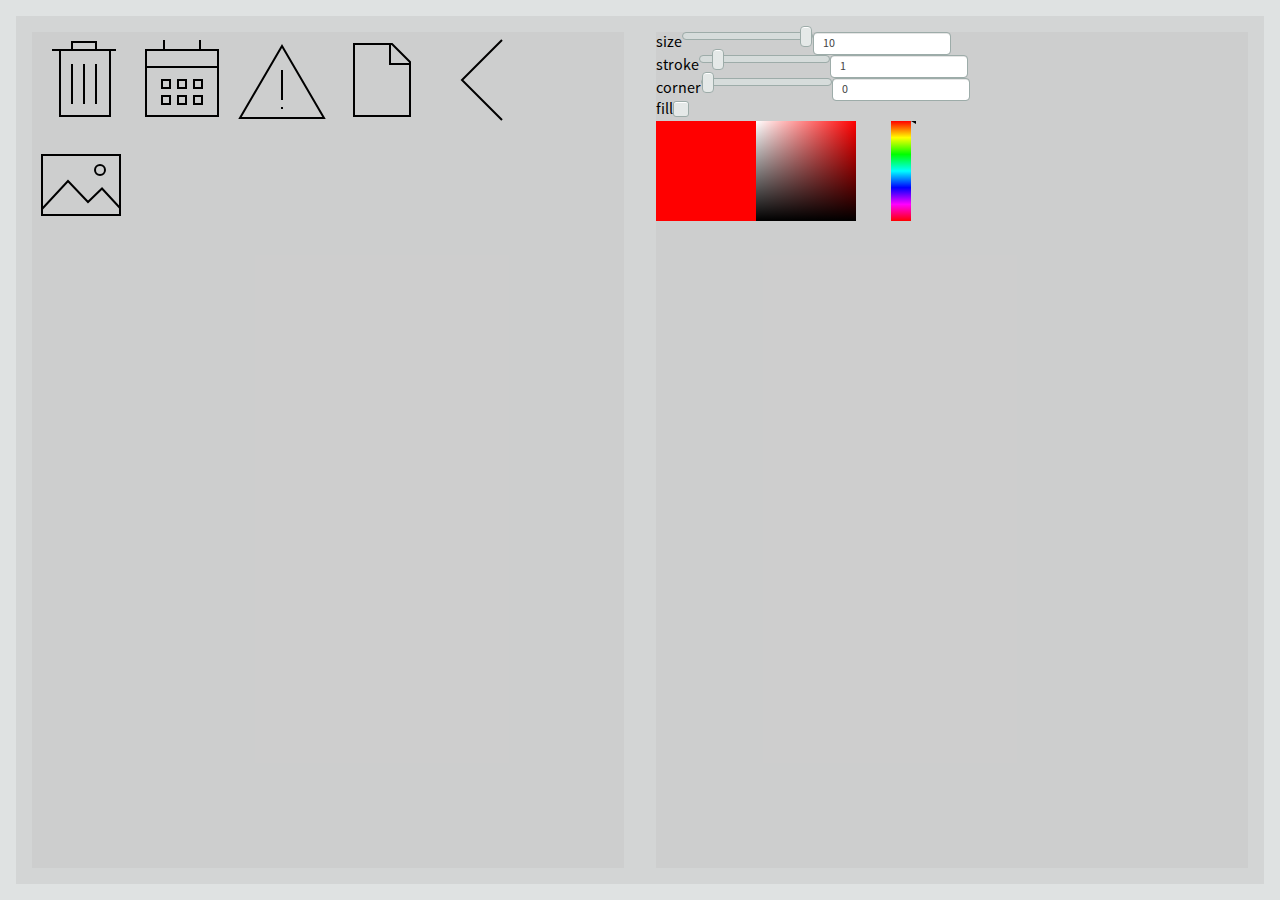
==== index.html @ 00be1177 "color picker tweaks" ====
<!doctype html>
<html>
<head>
<title>Icon Look Book</title>
<meta charset="utf-8">
<link rel="stylesheet" type="text/css" href="resources/topcoat-0.8.0/css/topcoat-desktop-light.css" />
<style>
html, body, .app {
    width: 100%;
    height: 100%;
    margin: 0;
}
.app {
    display: flex;
}
.preview {
    flex: 1;
    height: 100%;
}
.toolbar {
    flex: 1;
    height: 100%;
}
.app, .preview, .toolbar {
    box-sizing: border-box;
    background-clip: content-box;
    background-color: rgba(200, 200, 200, .5);
    padding: 1em;
}
svg {
    width: 100px;
    height: 100px;
}
</style>

<script src="resources/jqueryv2.1.1.min.js"></script>
<script src="resources/react-0.12.0/build/react.js"></script>
<script src="resources/react-0.12.0/build/JSXTransformer.js"></script>

</head>
<body>
<script src="path-utils.js"></script>
<script type="text/jsx;harmony=true" src="react-app.js"></script>
</body>
</html>
---- resources/topcoat-0.8.0/css/topcoat-desktop-light.css ----
/**
*
* Copyright 2012 Adobe Systems Inc.;
*
* Licensed under the Apache License, Version 2.0 (the "License");
* you may not use this file except in compliance with the License.
* You may obtain a copy of the License at
*
* http://www.apache.org/licenses/LICENSE-2.0
*
* Unless required by applicable law or agreed to in writing, software
* distributed under the License is distributed on an "AS IS" BASIS,
* WITHOUT WARRANTIES OR CONDITIONS OF ANY KIND, either express or implied.
* See the License for the specific language governing permissions and
* limitations under the License.
*
*/

.button-bar {
  display: table;
  table-layout: fixed;
  white-space: nowrap;
  margin: 0;
  padding: 0;
}

.button-bar__item {
  display: table-cell;
  width: auto;
  border-radius: 0;
}

.button-bar__item > input {
  position: absolute;
  overflow: hidden;
  padding: 0;
  border: 0;
  opacity: 0.001;
  z-index: 1;
  vertical-align: top;
  outline: none;
}

.button-bar__button {
  border-radius: inherit;
}

.button-bar__item:disabled {
  opacity: 0.3;
  cursor: default;
  pointer-events: none;
}

/**
*
* Copyright 2012 Adobe Systems Inc.;
*
* Licensed under the Apache License, Version 2.0 (the "License");
* you may not use this file except in compliance with the License.
* You may obtain a copy of the License at
*
* http://www.apache.org/licenses/LICENSE-2.0
*
* Unless required by applicable law or agreed to in writing, software
* distributed under the License is distributed on an "AS IS" BASIS,
* WITHOUT WARRANTIES OR CONDITIONS OF ANY KIND, either express or implied.
* See the License for the specific language governing permissions and
* limitations under the License.
*
*/

/**
*
* Copyright 2012 Adobe Systems Inc.;
*
* Licensed under the Apache License, Version 2.0 (the "License");
* you may not use this file except in compliance with the License.
* You may obtain a copy of the License at
*
* http://www.apache.org/licenses/LICENSE-2.0
*
* Unless required by applicable law or agreed to in writing, software
* distributed under the License is distributed on an "AS IS" BASIS,
* WITHOUT WARRANTIES OR CONDITIONS OF ANY KIND, either express or implied.
* See the License for the specific language governing permissions and
* limitations under the License.
*
*/

/**
*
* Copyright 2012 Adobe Systems Inc.;
*
* Licensed under the Apache License, Version 2.0 (the "License");
* you may not use this file except in compliance with the License.
* You may obtain a copy of the License at
*
* http://www.apache.org/licenses/LICENSE-2.0
*
* Unless required by applicable law or agreed to in writing, software
* distributed under the License is distributed on an "AS IS" BASIS,
* WITHOUT WARRANTIES OR CONDITIONS OF ANY KIND, either express or implied.
* See the License for the specific language governing permissions and
* limitations under the License.
*
*/

.button,
.topcoat-button,
.topcoat-button--quiet,
.topcoat-button--large,
.topcoat-button--large--quiet,
.topcoat-button--cta,
.topcoat-button--large--cta,
.topcoat-button-bar__button,
.topcoat-button-bar__button--large {
  position: relative;
  display: inline-block;
  vertical-align: top;
  -moz-box-sizing: border-box;
  box-sizing: border-box;
  background-clip: padding-box;
  padding: 0;
  margin: 0;
  font: inherit;
  color: inherit;
  background: transparent;
  border: none;
  cursor: default;
  -webkit-user-select: none;
  -moz-user-select: none;
  -ms-user-select: none;
  user-select: none;
  text-overflow: ellipsis;
  white-space: nowrap;
  overflow: hidden;
  text-decoration: none;
}

.button--quiet {
  background: transparent;
  border: 1px solid transparent;
  box-shadow: none;
}

.button--disabled,
.topcoat-button:disabled,
.topcoat-button--quiet:disabled,
.topcoat-button--large:disabled,
.topcoat-button--large--quiet:disabled,
.topcoat-button--cta:disabled,
.topcoat-button--large--cta:disabled,
.topcoat-button-bar__button:disabled,
.topcoat-button-bar__button--large:disabled {
  opacity: 0.3;
  cursor: default;
  pointer-events: none;
}

.topcoat-button,
.topcoat-button--quiet,
.topcoat-button--large,
.topcoat-button--large--quiet,
.topcoat-button--cta,
.topcoat-button--large--cta,
.topcoat-button-bar__button,
.topcoat-button-bar__button--large {
  padding: 0 0.563rem;
  font-size: 12px;
  line-height: 1.313rem;
  letter-spacing: 0;
  color: #454545;
  text-shadow: 0 1px #fff;
  vertical-align: top;
  background-color: #e5e9e8;
  box-shadow: inset 0 1px #fff;
  border: 1px solid #9daca9;
  border-radius: 4px;
}

.topcoat-button:hover,
.topcoat-button--quiet:hover,
.topcoat-button--large:hover,
.topcoat-button--large--quiet:hover,
.topcoat-button-bar__button:hover,
.topcoat-button-bar__button--large:hover {
  background-color: #eff1f1;
}

.topcoat-button:focus,
.topcoat-button--quiet:focus,
.topcoat-button--quiet:hover:focus,
.topcoat-button--large:focus,
.topcoat-button--large--quiet:focus,
.topcoat-button--large--quiet:hover:focus,
.topcoat-button--cta:focus,
.topcoat-button--large--cta:focus,
.topcoat-button-bar__button:focus,
.topcoat-button-bar__button--large:focus {
  border: 1px solid #0036ff;
  box-shadow: inset 0 1px rgba(255,255,255,0.36), 0 0 0 2px #6fb5f1;
  outline: 0;
}

.topcoat-button:active,
.topcoat-button--large:active,
.topcoat-button-bar__button:active,
.topcoat-button-bar__button--large:active,
:checked + .topcoat-button-bar__button {
  border: 1px solid #9daca9;
  background-color: #d2d6d6;
  box-shadow: inset 0 1px rgba(0,0,0,0.1);
}

.topcoat-button--quiet {
  background: transparent;
  border: 1px solid transparent;
  box-shadow: none;
}

.topcoat-button--quiet:hover,
.topcoat-button--large--quiet:hover {
  text-shadow: 0 1px #fff;
  border: 1px solid #9daca9;
  box-shadow: inset 0 1px #fff;
}

.topcoat-button--quiet:active,
.topcoat-button--quiet:focus:active,
.topcoat-button--large--quiet:active,
.topcoat-button--large--quiet:focus:active {
  color: #454545;
  text-shadow: 0 1px #fff;
  background-color: #d2d6d6;
  border: 1px solid #9daca9;
  box-shadow: inset 0 1px rgba(0,0,0,0.1);
}

.topcoat-button--large,
.topcoat-button--large--quiet,
.topcoat-button-bar__button--large {
  font-size: 0.875rem;
  font-weight: 600;
  line-height: 1.688rem;
  padding: 0 0.875rem;
}

.topcoat-button--large--quiet {
  background: transparent;
  border: 1px solid transparent;
  box-shadow: none;
}

.topcoat-button--cta,
.topcoat-button--large--cta {
  border: 1px solid #134f7f;
  background-color: #288edf;
  box-shadow: inset 0 1px rgba(255,255,255,0.36);
  color: #fff;
  font-weight: 500;
  text-shadow: 0 -1px rgba(0,0,0,0.36);
}

.topcoat-button--cta:hover,
.topcoat-button--large--cta:hover {
  background-color: #4ca1e4;
}

.topcoat-button--cta:active,
.topcoat-button--large--cta:active {
  background-color: #1e7dc8;
  box-shadow: inset 0 1px rgba(0,0,0,0.12);
}

.topcoat-button--large--cta {
  font-size: 0.875rem;
  font-weight: 600;
  line-height: 1.688rem;
  padding: 0 0.875rem;
}

.button-bar,
.topcoat-button-bar {
  display: table;
  table-layout: fixed;
  white-space: nowrap;
  margin: 0;
  padding: 0;
}

.button-bar__item,
.topcoat-button-bar__item {
  display: table-cell;
  width: auto;
  border-radius: 0;
}

.button-bar__item > input,
.topcoat-button-bar__item > input {
  position: absolute;
  overflow: hidden;
  padding: 0;
  border: 0;
  opacity: 0.001;
  z-index: 1;
  vertical-align: top;
  outline: none;
}

.button-bar__button {
  border-radius: inherit;
}

.button-bar__item:disabled {
  opacity: 0.3;
  cursor: default;
  pointer-events: none;
}

/* topdoc
  name: Button Bar
  description: Component of grouped buttons
  modifiers:
    :disabled: Disabled state
  markup:
    <div class="topcoat-button-bar">
      <div class="topcoat-button-bar__item">
        <button class="topcoat-button-bar__button">One</button>
      </div>
      <div class="topcoat-button-bar__item">
        <button class="topcoat-button-bar__button">Two</button>
      </div>
      <div class="topcoat-button-bar__item">
        <button class="topcoat-button-bar__button">Three</button>
      </div>
    </div>
  examples:
    mobile button bar: http://codepen.io/Topcoat/pen/kdKyg
  tags:
    - desktop
    - light
    - dark
    - mobile
    - button
    - group
    - bar
*/

.topcoat-button-bar > .topcoat-button-bar__item:first-child {
  border-top-left-radius: 4px;
  border-bottom-left-radius: 4px;
}

.topcoat-button-bar > .topcoat-button-bar__item:last-child {
  border-top-right-radius: 4px;
  border-bottom-right-radius: 4px;
}

.topcoat-button-bar__item:first-child > .topcoat-button-bar__button,
.topcoat-button-bar__item:first-child > .topcoat-button-bar__button--large {
  border-right: none;
}

.topcoat-button-bar__item:last-child > .topcoat-button-bar__button,
.topcoat-button-bar__item:last-child > .topcoat-button-bar__button--large {
  border-left: none;
}

.topcoat-button-bar__button {
  border-radius: inherit;
}

.topcoat-button-bar__button:focus,
.topcoat-button-bar__button--large:focus {
  z-index: 1;
}

/* topdoc
  name: Large Button Bar
  description: A button bar, only larger
  modifiers:
    :disabled: Disabled state
  markup:
    <div class="topcoat-button-bar">
      <div class="topcoat-button-bar__item">
        <button class="topcoat-button-bar__button--large">One</button>
      </div>
      <div class="topcoat-button-bar__item">
        <button class="topcoat-button-bar__button--large">Two</button>
      </div>
      <div class="topcoat-button-bar__item">
        <button class="topcoat-button-bar__button--large">Three</button>
      </div>
    </div>
  tags:
    - desktop
    - light
    - dark
    - mobile
    - button
    - group
    - bar
    - large
*/

.topcoat-button-bar__button--large {
  border-radius: inherit;
}

/**
*
* Copyright 2012 Adobe Systems Inc.;
*
* Licensed under the Apache License, Version 2.0 (the "License");
* you may not use this file except in compliance with the License.
* You may obtain a copy of the License at
*
* http://www.apache.org/licenses/LICENSE-2.0
*
* Unless required by applicable law or agreed to in writing, software
* distributed under the License is distributed on an "AS IS" BASIS,
* WITHOUT WARRANTIES OR CONDITIONS OF ANY KIND, either express or implied.
* See the License for the specific language governing permissions and
* limitations under the License.
*
*/

.button {
  position: relative;
  display: inline-block;
  vertical-align: top;
  -moz-box-sizing: border-box;
  box-sizing: border-box;
  background-clip: padding-box;
  padding: 0;
  margin: 0;
  font: inherit;
  color: inherit;
  background: transparent;
  border: none;
  cursor: default;
  -webkit-user-select: none;
  -moz-user-select: none;
  -ms-user-select: none;
  user-select: none;
  text-overflow: ellipsis;
  white-space: nowrap;
  overflow: hidden;
  text-decoration: none;
}

.button--quiet {
  background: transparent;
  border: 1px solid transparent;
  box-shadow: none;
}

.button--disabled {
  opacity: 0.3;
  cursor: default;
  pointer-events: none;
}

/**
*
* Copyright 2012 Adobe Systems Inc.;
*
* Licensed under the Apache License, Version 2.0 (the "License");
* you may not use this file except in compliance with the License.
* You may obtain a copy of the License at
*
* http://www.apache.org/licenses/LICENSE-2.0
*
* Unless required by applicable law or agreed to in writing, software
* distributed under the License is distributed on an "AS IS" BASIS,
* WITHOUT WARRANTIES OR CONDITIONS OF ANY KIND, either express or implied.
* See the License for the specific language governing permissions and
* limitations under the License.
*
*/

/**
*
* Copyright 2012 Adobe Systems Inc.;
*
* Licensed under the Apache License, Version 2.0 (the "License");
* you may not use this file except in compliance with the License.
* You may obtain a copy of the License at
*
* http://www.apache.org/licenses/LICENSE-2.0
*
* Unless required by applicable law or agreed to in writing, software
* distributed under the License is distributed on an "AS IS" BASIS,
* WITHOUT WARRANTIES OR CONDITIONS OF ANY KIND, either express or implied.
* See the License for the specific language governing permissions and
* limitations under the License.
*
*/

/**
*
* Copyright 2012 Adobe Systems Inc.;
*
* Licensed under the Apache License, Version 2.0 (the "License");
* you may not use this file except in compliance with the License.
* You may obtain a copy of the License at
*
* http://www.apache.org/licenses/LICENSE-2.0
*
* Unless required by applicable law or agreed to in writing, software
* distributed under the License is distributed on an "AS IS" BASIS,
* WITHOUT WARRANTIES OR CONDITIONS OF ANY KIND, either express or implied.
* See the License for the specific language governing permissions and
* limitations under the License.
*
*/

.button,
.topcoat-button,
.topcoat-button--quiet,
.topcoat-button--large,
.topcoat-button--large--quiet,
.topcoat-button--cta,
.topcoat-button--large--cta {
  position: relative;
  display: inline-block;
  vertical-align: top;
  -moz-box-sizing: border-box;
  box-sizing: border-box;
  background-clip: padding-box;
  padding: 0;
  margin: 0;
  font: inherit;
  color: inherit;
  background: transparent;
  border: none;
  cursor: default;
  -webkit-user-select: none;
  -moz-user-select: none;
  -ms-user-select: none;
  user-select: none;
  text-overflow: ellipsis;
  white-space: nowrap;
  overflow: hidden;
  text-decoration: none;
}

.button--quiet {
  background: transparent;
  border: 1px solid transparent;
  box-shadow: none;
}

.button--disabled,
.topcoat-button:disabled,
.topcoat-button--quiet:disabled,
.topcoat-button--large:disabled,
.topcoat-button--large--quiet:disabled,
.topcoat-button--cta:disabled,
.topcoat-button--large--cta:disabled {
  opacity: 0.3;
  cursor: default;
  pointer-events: none;
}

/* topdoc
  name: Button
  description: A simple button
  modifiers:
    :active: Active state
    :disabled: Disabled state
    :hover: Hover state
    :focus: Focused
  markup:
    <button class="topcoat-button">Button</button>
    <button class="topcoat-button" disabled>Button</button>
  examples:
    mobile button: http://codepen.io/Topcoat/pen/DpKtf
  tags:
    - desktop
    - light
    - mobile
    - button
*/

.topcoat-button,
.topcoat-button--quiet,
.topcoat-button--large,
.topcoat-button--large--quiet,
.topcoat-button--cta,
.topcoat-button--large--cta {
  padding: 0 0.563rem;
  font-size: 12px;
  line-height: 1.313rem;
  letter-spacing: 0;
  color: #454545;
  text-shadow: 0 1px #fff;
  vertical-align: top;
  background-color: #e5e9e8;
  box-shadow: inset 0 1px #fff;
  border: 1px solid #9daca9;
  border-radius: 4px;
}

.topcoat-button:hover,
.topcoat-button--quiet:hover,
.topcoat-button--large:hover,
.topcoat-button--large--quiet:hover {
  background-color: #eff1f1;
}

.topcoat-button:focus,
.topcoat-button--quiet:focus,
.topcoat-button--quiet:hover:focus,
.topcoat-button--large:focus,
.topcoat-button--large--quiet:focus,
.topcoat-button--large--quiet:hover:focus,
.topcoat-button--cta:focus,
.topcoat-button--large--cta:focus {
  border: 1px solid #0036ff;
  box-shadow: inset 0 1px rgba(255,255,255,0.36), 0 0 0 2px #6fb5f1;
  outline: 0;
}

.topcoat-button:active,
.topcoat-button--large:active {
  border: 1px solid #9daca9;
  background-color: #d2d6d6;
  box-shadow: inset 0 1px rgba(0,0,0,0.1);
}

/* topdoc
  name: Quiet Button
  description: A simple, yet quiet button
  modifiers:
    :active: Quiet button active state
    :disabled: Disabled state
    :hover: Hover state
    :focus: Focused
  markup:
    <button class="topcoat-button--quiet">Button</button>
    <button class="topcoat-button--quiet" disabled>Button</button>
  tags:
    - desktop
    - light
    - mobile
    - button
    - quiet
*/

.topcoat-button--quiet {
  background: transparent;
  border: 1px solid transparent;
  box-shadow: none;
}

.topcoat-button--quiet:hover,
.topcoat-button--large--quiet:hover {
  text-shadow: 0 1px #fff;
  border: 1px solid #9daca9;
  box-shadow: inset 0 1px #fff;
}

.topcoat-button--quiet:active,
.topcoat-button--quiet:focus:active,
.topcoat-button--large--quiet:active,
.topcoat-button--large--quiet:focus:active {
  color: #454545;
  text-shadow: 0 1px #fff;
  background-color: #d2d6d6;
  border: 1px solid #9daca9;
  box-shadow: inset 0 1px rgba(0,0,0,0.1);
}

/* topdoc
  name: Large Button
  description: A big ol button
  modifiers:
    :active: Active state
    :disabled: Disabled state
    :hover: Hover state
    :focus: Focused
  markup:
    <button class="topcoat-button--large" >Button</button>
    <button class="topcoat-button--large" disabled>Button</button>
  tags:
    - desktop
    - light
    - mobile
    - button
    - large
*/

.topcoat-button--large,
.topcoat-button--large--quiet {
  font-size: 0.875rem;
  font-weight: 600;
  line-height: 1.688rem;
  padding: 0 0.875rem;
}

/* topdoc
  name: Large Quiet Button
  description: A large, yet quiet button
  modifiers:
    :active: Active state
    :disabled: Disabled state
    :hover: Hover state
    :focus: Focused
  markup:
    <button class="topcoat-button--large--quiet" >Button</button>
    <button class="topcoat-button--large--quiet" disabled>Button</button>
  tags:
    - desktop
    - light
    - mobile
    - button
    - large
    - quiet
*/

.topcoat-button--large--quiet {
  background: transparent;
  border: 1px solid transparent;
  box-shadow: none;
}

/* topdoc
  name: Call To Action Button
  description: A CALL TO ARMS, er, ACTION!
  modifiers:
    :active: Active state
    :disabled: Disabled state
    :hover: Hover state
    :focus: Focused
  markup:
    <button class="topcoat-button--cta" >Button</button>
    <button class="topcoat-button--cta" disabled>Button</button>
  tags:
    - desktop
    - light
    - mobile
    - button
    - call to action
*/

.topcoat-button--cta,
.topcoat-button--large--cta {
  border: 1px solid #134f7f;
  background-color: #288edf;
  box-shadow: inset 0 1px rgba(255,255,255,0.36);
  color: #fff;
  font-weight: 500;
  text-shadow: 0 -1px rgba(0,0,0,0.36);
}

.topcoat-button--cta:hover,
.topcoat-button--large--cta:hover {
  background-color: #4ca1e4;
}

.topcoat-button--cta:active,
.topcoat-button--large--cta:active {
  background-color: #1e7dc8;
  box-shadow: inset 0 1px rgba(0,0,0,0.12);
}

/* topdoc
  name: Large Call To Action Button
  description: Like call to action, but bigger
  modifiers:
    :active: Active state
    :disabled: Disabled state
    :hover: Hover state
    :focus: Focused
  markup:
    <button class="topcoat-button--large--cta" >Button</button>
    <button class="topcoat-button--large--cta" disabled>Button</button>
  tags:
    - desktop
    - light
    - mobile
    - button
    - large
    - call to action
*/

.topcoat-button--large--cta {
  font-size: 0.875rem;
  font-weight: 600;
  line-height: 1.688rem;
  padding: 0 0.875rem;
}

/**
*
* Copyright 2012 Adobe Systems Inc.;
*
* Licensed under the Apache License, Version 2.0 (the "License");
* you may not use this file except in compliance with the License.
* You may obtain a copy of the License at
*
* http://www.apache.org/licenses/LICENSE-2.0
*
* Unless required by applicable law or agreed to in writing, software
* distributed under the License is distributed on an "AS IS" BASIS,
* WITHOUT WARRANTIES OR CONDITIONS OF ANY KIND, either express or implied.
* See the License for the specific language governing permissions and
* limitations under the License.
*
*/

input[type="checkbox"] {
  position: absolute;
  overflow: hidden;
  padding: 0;
  border: 0;
  opacity: 0.001;
  z-index: 1;
  vertical-align: top;
  outline: none;
}

.checkbox {
  -moz-box-sizing: border-box;
  box-sizing: border-box;
  background-clip: padding-box;
  position: relative;
  display: inline-block;
  vertical-align: top;
  cursor: default;
  -webkit-user-select: none;
  -moz-user-select: none;
  -ms-user-select: none;
  user-select: none;
}

.checkbox__label {
  position: relative;
  display: inline-block;
  vertical-align: top;
  cursor: default;
  -webkit-user-select: none;
  -moz-user-select: none;
  -ms-user-select: none;
  user-select: none;
}

.checkbox--disabled {
  opacity: 0.3;
  cursor: default;
  pointer-events: none;
}

.checkbox:before,
.checkbox:after {
  content: '';
  position: absolute;
}

.checkbox:before {
  -moz-box-sizing: border-box;
  box-sizing: border-box;
  background-clip: padding-box;
}

/**
*
* Copyright 2012 Adobe Systems Inc.;
*
* Licensed under the Apache License, Version 2.0 (the "License");
* you may not use this file except in compliance with the License.
* You may obtain a copy of the License at
*
* http://www.apache.org/licenses/LICENSE-2.0
*
* Unless required by applicable law or agreed to in writing, software
* distributed under the License is distributed on an "AS IS" BASIS,
* WITHOUT WARRANTIES OR CONDITIONS OF ANY KIND, either express or implied.
* See the License for the specific language governing permissions and
* limitations under the License.
*
*/

/**
*
* Copyright 2012 Adobe Systems Inc.;
*
* Licensed under the Apache License, Version 2.0 (the "License");
* you may not use this file except in compliance with the License.
* You may obtain a copy of the License at
*
* http://www.apache.org/licenses/LICENSE-2.0
*
* Unless required by applicable law or agreed to in writing, software
* distributed under the License is distributed on an "AS IS" BASIS,
* WITHOUT WARRANTIES OR CONDITIONS OF ANY KIND, either express or implied.
* See the License for the specific language governing permissions and
* limitations under the License.
*
*/

/**
*
* Copyright 2012 Adobe Systems Inc.;
*
* Licensed under the Apache License, Version 2.0 (the "License");
* you may not use this file except in compliance with the License.
* You may obtain a copy of the License at
*
* http://www.apache.org/licenses/LICENSE-2.0
*
* Unless required by applicable law or agreed to in writing, software
* distributed under the License is distributed on an "AS IS" BASIS,
* WITHOUT WARRANTIES OR CONDITIONS OF ANY KIND, either express or implied.
* See the License for the specific language governing permissions and
* limitations under the License.
*
*/

input[type="checkbox"] {
  position: absolute;
  overflow: hidden;
  padding: 0;
  border: 0;
  opacity: 0.001;
  z-index: 1;
  vertical-align: top;
  outline: none;
}

.checkbox,
.topcoat-checkbox__checkmark {
  -moz-box-sizing: border-box;
  box-sizing: border-box;
  background-clip: padding-box;
  position: relative;
  display: inline-block;
  vertical-align: top;
  cursor: default;
  -webkit-user-select: none;
  -moz-user-select: none;
  -ms-user-select: none;
  user-select: none;
}

.checkbox__label,
.topcoat-checkbox {
  position: relative;
  display: inline-block;
  vertical-align: top;
  cursor: default;
  -webkit-user-select: none;
  -moz-user-select: none;
  -ms-user-select: none;
  user-select: none;
}

.checkbox--disabled,
input[type="checkbox"]:disabled + .topcoat-checkbox__checkmark {
  opacity: 0.3;
  cursor: default;
  pointer-events: none;
}

.checkbox:before,
.checkbox:after,
.topcoat-checkbox__checkmark:before,
.topcoat-checkbox__checkmark:after {
  content: '';
  position: absolute;
}

.checkbox:before,
.topcoat-checkbox__checkmark:before {
  -moz-box-sizing: border-box;
  box-sizing: border-box;
  background-clip: padding-box;
}

/* topdoc
  name: Checkbox
  description: Default skin for Topcoat checkbox
  modifiers:
    :focus: Focus state
    :disabled: Disabled state
  markup:
    <label class="topcoat-checkbox">
      <input type="checkbox">
      <div class="topcoat-checkbox__checkmark"></div>
      Default
    </label>
    <br>
    <br>
    <label class="topcoat-checkbox">
      <input type="checkbox" disabled>
      <div class="topcoat-checkbox__checkmark"></div>
      Disabled
    </label>
  examples:
    mobile checkbox: http://codepen.io/Topcoat/pen/piHcs
  tags:
    - desktop
    - light
    - mobile
    - checkbox
*/

.topcoat-checkbox__checkmark {
  height: 1rem;
}

input[type="checkbox"] {
  height: 1rem;
  width: 1rem;
  margin-top: 0;
  margin-right: -1rem;
  margin-bottom: -1rem;
  margin-left: 0;
}

input[type="checkbox"]:checked + .topcoat-checkbox__checkmark:after {
  opacity: 1;
}

.topcoat-checkbox {
  line-height: 1rem;
}

.topcoat-checkbox__checkmark:before {
  width: 1rem;
  height: 1rem;
  background: #e5e9e8;
  border: 1px solid #9daca9;
  border-radius: 3px;
  box-shadow: inset 0 1px #fff;
}

.topcoat-checkbox__checkmark {
  width: 1rem;
  height: 1rem;
}

.topcoat-checkbox__checkmark:after {
  top: 2px;
  left: 1px;
  opacity: 0;
  width: 14px;
  height: 4px;
  background: transparent;
  border: 7px solid #454545;
  border-width: 3px;
  border-top: none;
  border-right: none;
  border-radius: 1px;
  -webkit-transform: rotate(-50deg);
  -ms-transform: rotate(-50deg);
  transform: rotate(-50deg);
}

input[type="checkbox"]:focus + .topcoat-checkbox__checkmark:before {
  border: 1px solid #0036ff;
  box-shadow: inset 0 1px rgba(255,255,255,0.36), 0 0 0 2px #6fb5f1;
}

input[type="checkbox"]:active + .topcoat-checkbox__checkmark:before {
  border: 1px solid #9daca9;
  background-color: #d2d6d6;
  box-shadow: inset 0 1px rgba(0,0,0,0.1);
}

input[type="checkbox"]:disabled:active + .topcoat-checkbox__checkmark:before {
  border: 1px solid #9daca9;
  background: #e5e9e8;
  box-shadow: inset 0 1px #fff;
}

/**
*
* Copyright 2012 Adobe Systems Inc.;
*
* Licensed under the Apache License, Version 2.0 (the "License");
* you may not use this file except in compliance with the License.
* You may obtain a copy of the License at
*
* http://www.apache.org/licenses/LICENSE-2.0
*
* Unless required by applicable law or agreed to in writing, software
* distributed under the License is distributed on an "AS IS" BASIS,
* WITHOUT WARRANTIES OR CONDITIONS OF ANY KIND, either express or implied.
* See the License for the specific language governing permissions and
* limitations under the License.
*
*/

/**
*
* Copyright 2012 Adobe Systems Inc.;
*
* Licensed under the Apache License, Version 2.0 (the "License");
* you may not use this file except in compliance with the License.
* You may obtain a copy of the License at
*
* http://www.apache.org/licenses/LICENSE-2.0
*
* Unless required by applicable law or agreed to in writing, software
* distributed under the License is distributed on an "AS IS" BASIS,
* WITHOUT WARRANTIES OR CONDITIONS OF ANY KIND, either express or implied.
* See the License for the specific language governing permissions and
* limitations under the License.
*
*/

.button,
.topcoat-icon-button,
.topcoat-icon-button--quiet,
.topcoat-icon-button--large,
.topcoat-icon-button--large--quiet {
  position: relative;
  display: inline-block;
  vertical-align: top;
  -moz-box-sizing: border-box;
  box-sizing: border-box;
  background-clip: padding-box;
  padding: 0;
  margin: 0;
  font: inherit;
  color: inherit;
  background: transparent;
  border: none;
  cursor: default;
  -webkit-user-select: none;
  -moz-user-select: none;
  -ms-user-select: none;
  user-select: none;
  text-overflow: ellipsis;
  white-space: nowrap;
  overflow: hidden;
  text-decoration: none;
}

.button--quiet {
  background: transparent;
  border: 1px solid transparent;
  box-shadow: none;
}

.button--disabled,
.topcoat-icon-button:disabled,
.topcoat-icon-button--quiet:disabled,
.topcoat-icon-button--large:disabled,
.topcoat-icon-button--large--quiet:disabled {
  opacity: 0.3;
  cursor: default;
  pointer-events: none;
}

/* topdoc
  name: Icon Button
  description: Like button, but it has an icon.
  modifiers:
    :active: Active state
    :disabled: Disabled state
    :hover: Hover state
    :focus: Focused
  markup:
    <button class="topcoat-icon-button">
      <span class="topcoat-icon" style="background-color:#A5A7A7;"></span>
    </button>
    <button class="topcoat-icon-button" disabled>
      <span class="topcoat-icon" style="background-color:#A5A7A7;"></span>
    </button>
  tags:
    - desktop
    - light
    - mobile
    - button
    - icon
*/

.topcoat-icon-button,
.topcoat-icon-button--quiet,
.topcoat-icon-button--large,
.topcoat-icon-button--large--quiet {
  padding: 0 0.25rem;
  line-height: 1.313rem;
  letter-spacing: 0;
  color: #454545;
  text-shadow: 0 1px #fff;
  vertical-align: baseline;
  background-color: #e5e9e8;
  box-shadow: inset 0 1px #fff;
  border: 1px solid #9daca9;
  border-radius: 4px;
}

.topcoat-icon-button:hover,
.topcoat-icon-button--quiet:hover,
.topcoat-icon-button--large:hover,
.topcoat-icon-button--large--quiet:hover {
  background-color: #eff1f1;
}

.topcoat-icon-button:focus,
.topcoat-icon-button--quiet:focus,
.topcoat-icon-button--quiet:hover:focus,
.topcoat-icon-button--large:focus,
.topcoat-icon-button--large--quiet:focus,
.topcoat-icon-button--large--quiet:hover:focus {
  border: 1px solid #0036ff;
  box-shadow: inset 0 1px rgba(255,255,255,0.36), 0 0 0 2px #6fb5f1;
  outline: 0;
}

.topcoat-icon-button:active,
.topcoat-icon-button--large:active {
  border: 1px solid #9daca9;
  background-color: #d2d6d6;
  box-shadow: inset 0 1px rgba(0,0,0,0.1);
}

/* topdoc
  name: Quiet Icon Button
  description: Like quiet button, but it has an icon.
  modifiers:
    :active: Active state
    :disabled: Disabled state
    :hover: Hover state
    :focus: Focused
  markup:
    <button class="topcoat-icon-button--quiet">
      <span class="topcoat-icon" style="background-color:#A5A7A7;"></span>
    </button>
    <button class="topcoat-icon-button--quiet" disabled>
      <span class="topcoat-icon" style="background-color:#A5A7A7;"></span>
    </button>
  tags:
    - desktop
    - light
    - mobile
    - button
    - icon
    - quiet
*/

.topcoat-icon-button--quiet {
  background: transparent;
  border: 1px solid transparent;
  box-shadow: none;
}

.topcoat-icon-button--quiet:hover,
.topcoat-icon-button--large--quiet:hover {
  text-shadow: 0 1px #fff;
  border: 1px solid #9daca9;
  box-shadow: inset 0 1px #fff;
}

.topcoat-icon-button--quiet:active,
.topcoat-icon-button--quiet:focus:active,
.topcoat-icon-button--large--quiet:active,
.topcoat-icon-button--large--quiet:focus:active {
  color: #454545;
  text-shadow: 0 1px #fff;
  background-color: #d2d6d6;
  border: 1px solid #9daca9;
  box-shadow: inset 0 1px rgba(0,0,0,0.1);
}

/* topdoc
  name: Large Icon Button
  description: Like large button, but it has an icon.
  modifiers:
    :active: Active state
    :disabled: Disabled state
    :hover: Hover state
    :focus: Focused
  markup:
    <button class="topcoat-icon-button--large">
      <span class="topcoat-icon--large" style="background-color:#A5A7A7;"></span>
    </button>
    <button class="topcoat-icon-button--large" disabled>
      <span class="topcoat-icon--large" style="background-color:#A5A7A7;"></span>
    </button>
  tags:
    - desktop
    - light
    - mobile
    - button
    - icon
    - large
*/

.topcoat-icon-button--large,
.topcoat-icon-button--large--quiet {
  width: 1.688rem;
  height: 1.688rem;
  line-height: 1.688rem;
}

/* topdoc
  name: Large Quiet Icon Button
  description: Like large button, but it has an icon and this one is quiet.
  modifiers:
    :active: Active state
    :disabled: Disabled state
    :hover: Hover state
  markup:
    <button class="topcoat-icon-button--large--quiet">
      <span class="topcoat-icon--large" style="background-color:#A5A7A7;"></span>
    </button>
    <button class="topcoat-icon-button--large--quiet" disabled>
      <span class="topcoat-icon--large" style="background-color:#A5A7A7;"></span>
    </button>
  tags:
    - desktop
    - light
    - mobile
    - button
    - icon
    - large
    - quiet
*/

.topcoat-icon-button--large--quiet {
  background: transparent;
  border: 1px solid transparent;
  box-shadow: none;
}

.topcoat-icon,
.topcoat-icon--large {
  position: relative;
  display: inline-block;
  vertical-align: top;
  overflow: hidden;
  width: 0.81406rem;
  height: 0.81406rem;
  vertical-align: middle;
  top: -1px;
}

.topcoat-icon--large {
  width: 1.06344rem;
  height: 1.06344rem;
  top: -2px;
}

/**
*
* Copyright 2012 Adobe Systems Inc.;
*
* Licensed under the Apache License, Version 2.0 (the "License");
* you may not use this file except in compliance with the License.
* You may obtain a copy of the License at
*
* http://www.apache.org/licenses/LICENSE-2.0
*
* Unless required by applicable law or agreed to in writing, software
* distributed under the License is distributed on an "AS IS" BASIS,
* WITHOUT WARRANTIES OR CONDITIONS OF ANY KIND, either express or implied.
* See the License for the specific language governing permissions and
* limitations under the License.
*
*/

/**
*
* Copyright 2012 Adobe Systems Inc.;
*
* Licensed under the Apache License, Version 2.0 (the "License");
* you may not use this file except in compliance with the License.
* You may obtain a copy of the License at
*
* http://www.apache.org/licenses/LICENSE-2.0
*
* Unless required by applicable law or agreed to in writing, software
* distributed under the License is distributed on an "AS IS" BASIS,
* WITHOUT WARRANTIES OR CONDITIONS OF ANY KIND, either express or implied.
* See the License for the specific language governing permissions and
* limitations under the License.
*
*/

.input {
  padding: 0;
  margin: 0;
  font: inherit;
  color: inherit;
  background: transparent;
  border: none;
  -moz-box-sizing: border-box;
  box-sizing: border-box;
  background-clip: padding-box;
  vertical-align: top;
  outline: none;
}

.input:disabled {
  opacity: 0.3;
  cursor: default;
  pointer-events: none;
}

/**
*
* Copyright 2012 Adobe Systems Inc.;
*
* Licensed under the Apache License, Version 2.0 (the "License");
* you may not use this file except in compliance with the License.
* You may obtain a copy of the License at
*
* http://www.apache.org/licenses/LICENSE-2.0
*
* Unless required by applicable law or agreed to in writing, software
* distributed under the License is distributed on an "AS IS" BASIS,
* WITHOUT WARRANTIES OR CONDITIONS OF ANY KIND, either express or implied.
* See the License for the specific language governing permissions and
* limitations under the License.
*
*/

/**
*
* Copyright 2012 Adobe Systems Inc.;
*
* Licensed under the Apache License, Version 2.0 (the "License");
* you may not use this file except in compliance with the License.
* You may obtain a copy of the License at
*
* http://www.apache.org/licenses/LICENSE-2.0
*
* Unless required by applicable law or agreed to in writing, software
* distributed under the License is distributed on an "AS IS" BASIS,
* WITHOUT WARRANTIES OR CONDITIONS OF ANY KIND, either express or implied.
* See the License for the specific language governing permissions and
* limitations under the License.
*
*/

.list {
  padding: 0;
  margin: 0;
  font: inherit;
  color: inherit;
  background: transparent;
  border: none;
  cursor: default;
  -webkit-user-select: none;
  -moz-user-select: none;
  -ms-user-select: none;
  user-select: none;
  overflow: auto;
  -webkit-overflow-scrolling: touch;
}

.list__header {
  margin: 0;
}

.list__container {
  padding: 0;
  margin: 0;
  list-style-type: none;
}

.list__item {
  margin: 0;
  padding: 0;
}

/**
*
* Copyright 2012 Adobe Systems Inc.;
*
* Licensed under the Apache License, Version 2.0 (the "License");
* you may not use this file except in compliance with the License.
* You may obtain a copy of the License at
*
* http://www.apache.org/licenses/LICENSE-2.0
*
* Unless required by applicable law or agreed to in writing, software
* distributed under the License is distributed on an "AS IS" BASIS,
* WITHOUT WARRANTIES OR CONDITIONS OF ANY KIND, either express or implied.
* See the License for the specific language governing permissions and
* limitations under the License.
*
*/

/**
*
* Copyright 2012 Adobe Systems Inc.;
*
* Licensed under the Apache License, Version 2.0 (the "License");
* you may not use this file except in compliance with the License.
* You may obtain a copy of the License at
*
* http://www.apache.org/licenses/LICENSE-2.0
*
* Unless required by applicable law or agreed to in writing, software
* distributed under the License is distributed on an "AS IS" BASIS,
* WITHOUT WARRANTIES OR CONDITIONS OF ANY KIND, either express or implied.
* See the License for the specific language governing permissions and
* limitations under the License.
*
*/

.navigation-bar {
  -moz-box-sizing: border-box;
  box-sizing: border-box;
  background-clip: padding-box;
  white-space: nowrap;
  overflow: hidden;
  word-spacing: 0;
  padding: 0;
  margin: 0;
  font: inherit;
  color: inherit;
  background: transparent;
  border: none;
  cursor: default;
  -webkit-user-select: none;
  -moz-user-select: none;
  -ms-user-select: none;
  user-select: none;
}

.navigation-bar__item {
  -moz-box-sizing: border-box;
  box-sizing: border-box;
  background-clip: padding-box;
  position: relative;
  display: inline-block;
  vertical-align: top;
  padding: 0;
  margin: 0;
  font: inherit;
  color: inherit;
  background: transparent;
  border: none;
}

.navigation-bar__title {
  padding: 0;
  margin: 0;
  font: inherit;
  color: inherit;
  background: transparent;
  border: none;
  text-overflow: ellipsis;
  white-space: nowrap;
  overflow: hidden;
}

/*
Copyright 2012 Adobe Systems Inc.;
Licensed under the Apache License, Version 2.0 (the "License");
you may not use this file except in compliance with the License.
You may obtain a copy of the License at

http://www.apache.org/licenses/LICENSE-2.0

Unless required by applicable law or agreed to in writing, software
distributed under the License is distributed on an "AS IS" BASIS,
WITHOUT WARRANTIES OR CONDITIONS OF ANY KIND, either express or implied.
See the License for the specific language governing permissions and
limitations under the License.
*/

/**
*
* Copyright 2012 Adobe Systems Inc.;
*
* Licensed under the Apache License, Version 2.0 (the "License");
* you may not use this file except in compliance with the License.
* You may obtain a copy of the License at
*
* http://www.apache.org/licenses/LICENSE-2.0
*
* Unless required by applicable law or agreed to in writing, software
* distributed under the License is distributed on an "AS IS" BASIS,
* WITHOUT WARRANTIES OR CONDITIONS OF ANY KIND, either express or implied.
* See the License for the specific language governing permissions and
* limitations under the License.
*
*/

.notification {
  position: relative;
  display: inline-block;
  vertical-align: top;
  -moz-box-sizing: border-box;
  box-sizing: border-box;
  background-clip: padding-box;
  padding: 0;
  margin: 0;
  font: inherit;
  color: inherit;
  background: transparent;
  border: none;
  cursor: default;
  -webkit-user-select: none;
  -moz-user-select: none;
  -ms-user-select: none;
  user-select: none;
  text-overflow: ellipsis;
  white-space: nowrap;
  overflow: hidden;
  text-decoration: none;
}

/*
Copyright 2012 Adobe Systems Inc.;
Licensed under the Apache License, Version 2.0 (the "License");
you may not use this file except in compliance with the License.
You may obtain a copy of the License at

http://www.apache.org/licenses/LICENSE-2.0

Unless required by applicable law or agreed to in writing, software
distributed under the License is distributed on an "AS IS" BASIS,
WITHOUT WARRANTIES OR CONDITIONS OF ANY KIND, either express or implied.
See the License for the specific language governing permissions and
limitations under the License.
*/

/**
*
* Copyright 2012 Adobe Systems Inc.;
*
* Licensed under the Apache License, Version 2.0 (the "License");
* you may not use this file except in compliance with the License.
* You may obtain a copy of the License at
*
* http://www.apache.org/licenses/LICENSE-2.0
*
* Unless required by applicable law or agreed to in writing, software
* distributed under the License is distributed on an "AS IS" BASIS,
* WITHOUT WARRANTIES OR CONDITIONS OF ANY KIND, either express or implied.
* See the License for the specific language governing permissions and
* limitations under the License.
*
*/

.notification,
.topcoat-notification {
  position: relative;
  display: inline-block;
  vertical-align: top;
  -moz-box-sizing: border-box;
  box-sizing: border-box;
  background-clip: padding-box;
  padding: 0;
  margin: 0;
  font: inherit;
  color: inherit;
  background: transparent;
  border: none;
  cursor: default;
  -webkit-user-select: none;
  -moz-user-select: none;
  -ms-user-select: none;
  user-select: none;
  text-overflow: ellipsis;
  white-space: nowrap;
  overflow: hidden;
  text-decoration: none;
}

/* topdoc
  name: Notification
  description: Notification badge
  markup:
    <span class="topcoat-notification">1</span>
  tags:
    - desktop
    - light
    - mobile
    - notification
*/

.topcoat-notification {
  padding: 0.15em 0.5em 0.2em;
  border-radius: 2px;
  background-color: #ec514e;
  color: #fff;
}

/**
*
* Copyright 2012 Adobe Systems Inc.;
*
* Licensed under the Apache License, Version 2.0 (the "License");
* you may not use this file except in compliance with the License.
* You may obtain a copy of the License at
*
* http://www.apache.org/licenses/LICENSE-2.0
*
* Unless required by applicable law or agreed to in writing, software
* distributed under the License is distributed on an "AS IS" BASIS,
* WITHOUT WARRANTIES OR CONDITIONS OF ANY KIND, either express or implied.
* See the License for the specific language governing permissions and
* limitations under the License.
*
*/

/**
*
* Copyright 2012 Adobe Systems Inc.;
*
* Licensed under the Apache License, Version 2.0 (the "License");
* you may not use this file except in compliance with the License.
* You may obtain a copy of the License at
*
* http://www.apache.org/licenses/LICENSE-2.0
*
* Unless required by applicable law or agreed to in writing, software
* distributed under the License is distributed on an "AS IS" BASIS,
* WITHOUT WARRANTIES OR CONDITIONS OF ANY KIND, either express or implied.
* See the License for the specific language governing permissions and
* limitations under the License.
*
*/

input[type="radio"] {
  position: absolute;
  overflow: hidden;
  padding: 0;
  border: 0;
  opacity: 0.001;
  z-index: 1;
  vertical-align: top;
  outline: none;
}

.radio-button {
  -moz-box-sizing: border-box;
  box-sizing: border-box;
  background-clip: padding-box;
  position: relative;
  display: inline-block;
  vertical-align: top;
  cursor: default;
  -webkit-user-select: none;
  -moz-user-select: none;
  -ms-user-select: none;
  user-select: none;
}

.radio-button__label {
  position: relative;
  display: inline-block;
  vertical-align: top;
  cursor: default;
  -webkit-user-select: none;
  -moz-user-select: none;
  -ms-user-select: none;
  user-select: none;
}

.radio-button:before,
.radio-button:after {
  content: '';
  position: absolute;
  border-radius: 100%;
}

.radio-button:after {
  top: 50%;
  left: 50%;
  -webkit-transform: translate(-50%, -50%);
  -ms-transform: translate(-50%, -50%);
  transform: translate(-50%, -50%);
}

.radio-button:before {
  -moz-box-sizing: border-box;
  box-sizing: border-box;
  background-clip: padding-box;
}

.radio-button--disabled {
  opacity: 0.3;
  cursor: default;
  pointer-events: none;
}

/**
*
* Copyright 2012 Adobe Systems Inc.;
*
* Licensed under the Apache License, Version 2.0 (the "License");
* you may not use this file except in compliance with the License.
* You may obtain a copy of the License at
*
* http://www.apache.org/licenses/LICENSE-2.0
*
* Unless required by applicable law or agreed to in writing, software
* distributed under the License is distributed on an "AS IS" BASIS,
* WITHOUT WARRANTIES OR CONDITIONS OF ANY KIND, either express or implied.
* See the License for the specific language governing permissions and
* limitations under the License.
*
*/

/**
*
* Copyright 2012 Adobe Systems Inc.;
*
* Licensed under the Apache License, Version 2.0 (the "License");
* you may not use this file except in compliance with the License.
* You may obtain a copy of the License at
*
* http://www.apache.org/licenses/LICENSE-2.0
*
* Unless required by applicable law or agreed to in writing, software
* distributed under the License is distributed on an "AS IS" BASIS,
* WITHOUT WARRANTIES OR CONDITIONS OF ANY KIND, either express or implied.
* See the License for the specific language governing permissions and
* limitations under the License.
*
*/

input[type="radio"] {
  position: absolute;
  overflow: hidden;
  padding: 0;
  border: 0;
  opacity: 0.001;
  z-index: 1;
  vertical-align: top;
  outline: none;
}

.radio-button,
.topcoat-radio-button__checkmark {
  -moz-box-sizing: border-box;
  box-sizing: border-box;
  background-clip: padding-box;
  position: relative;
  display: inline-block;
  vertical-align: top;
  cursor: default;
  -webkit-user-select: none;
  -moz-user-select: none;
  -ms-user-select: none;
  user-select: none;
}

.radio-button__label,
.topcoat-radio-button {
  position: relative;
  display: inline-block;
  vertical-align: top;
  cursor: default;
  -webkit-user-select: none;
  -moz-user-select: none;
  -ms-user-select: none;
  user-select: none;
}

.radio-button:before,
.radio-button:after,
.topcoat-radio-button__checkmark:before,
.topcoat-radio-button__checkmark:after {
  content: '';
  position: absolute;
  border-radius: 100%;
}

.radio-button:after,
.topcoat-radio-button__checkmark:after {
  top: 50%;
  left: 50%;
  -webkit-transform: translate(-50%, -50%);
  -ms-transform: translate(-50%, -50%);
  transform: translate(-50%, -50%);
}

.radio-button:before,
.topcoat-radio-button__checkmark:before {
  -moz-box-sizing: border-box;
  box-sizing: border-box;
  background-clip: padding-box;
}

.radio-button--disabled,
input[type="radio"]:disabled + .topcoat-radio-button__checkmark {
  opacity: 0.3;
  cursor: default;
  pointer-events: none;
}

/* topdoc
  name: Radio Button
  description: A button that can play music, but usually just plays ads.
  modifiers:
  markup:
    <!-- NO LABEL -->
    <label class="topcoat-radio-button">
      <input type="radio" name="topcoat">
      <div class="topcoat-radio-button__checkmark"></div>
    </label>
    <br>
    <br>
    <!-- LEFT LABEL -->
    <label class="topcoat-radio-button">
      Left label
      <input type="radio" name="topcoat">
      <div class="topcoat-radio-button__checkmark"></div>
    </label>
    <br>
    <br>
    <!-- RIGHT LABEL -->
    <label class="topcoat-radio-button">
      <input type="radio" name="topcoat">
      <div class="topcoat-radio-button__checkmark"></div>
      Right label
    </label>
    <br>
    <br>
    <!-- DISABLED -->
    <label class="topcoat-radio-button">
      <input type="radio" name="topcoat" Disabled>
      <div class="topcoat-radio-button__checkmark"></div>
      Disabled
    </label>
  examples:
    Mobile Radio Button: http://codepen.io/Topcoat/pen/HDcJj
  tags:
    - desktop
    - light
    - mobile
    - Radio
*/

input[type="radio"] {
  height: 1.063rem;
  width: 1.063rem;
  margin-top: 0;
  margin-right: -1.063rem;
  margin-bottom: -1.063rem;
  margin-left: 0;
}

input[type="radio"]:checked + .topcoat-radio-button__checkmark:after {
  opacity: 1;
}

.topcoat-radio-button {
  color: #454545;
  line-height: 1.063rem;
}

.topcoat-radio-button__checkmark:before {
  width: 1.063rem;
  height: 1.063rem;
  background: #e5e9e8;
  border: 1px solid #9daca9;
  box-shadow: inset 0 1px #fff;
}

.topcoat-radio-button__checkmark {
  position: relative;
  width: 1.063rem;
  height: 1.063rem;
}

.topcoat-radio-button__checkmark:after {
  opacity: 0;
  width: 0.313rem;
  height: 0.313rem;
  background: #454545;
  border: 1px solid rgba(0,0,0,0.1);
  box-shadow: 0 1px rgba(255,255,255,0.5);
  -webkit-transform: none;
  -ms-transform: none;
  transform: none;
  top: 0.313rem;
  left: 0.313rem;
}

input[type="radio"]:focus + .topcoat-radio-button__checkmark:before {
  border: 1px solid #0036ff;
  box-shadow: inset 0 1px rgba(255,255,255,0.36), 0 0 0 2px #6fb5f1;
}

input[type="radio"]:active + .topcoat-radio-button__checkmark:before {
  border: 1px solid #9daca9;
  background-color: #d2d6d6;
  box-shadow: inset 0 1px rgba(0,0,0,0.1);
}

input[type="radio"]:disabled:active + .topcoat-radio-button__checkmark:before {
  border: 1px solid #9daca9;
  background: #e5e9e8;
  box-shadow: inset 0 1px #fff;
}

/*
Copyright 2012 Adobe Systems Inc.;
Licensed under the Apache License, Version 2.0 (the "License");
you may not use this file except in compliance with the License.
You may obtain a copy of the License at

http://www.apache.org/licenses/LICENSE-2.0

Unless required by applicable law or agreed to in writing, software
distributed under the License is distributed on an "AS IS" BASIS,
WITHOUT WARRANTIES OR CONDITIONS OF ANY KIND, either express or implied.
See the License for the specific language governing permissions and
limitations under the License.
*/

/*
Copyright 2012 Adobe Systems Inc.;
Licensed under the Apache License, Version 2.0 (the "License");
you may not use this file except in compliance with the License.
You may obtain a copy of the License at

http://www.apache.org/licenses/LICENSE-2.0

Unless required by applicable law or agreed to in writing, software
distributed under the License is distributed on an "AS IS" BASIS,
WITHOUT WARRANTIES OR CONDITIONS OF ANY KIND, either express or implied.
See the License for the specific language governing permissions and
limitations under the License.
*/

.range {
  padding: 0;
  margin: 0;
  font: inherit;
  color: inherit;
  background: transparent;
  border: none;
  -moz-box-sizing: border-box;
  box-sizing: border-box;
  background-clip: padding-box;
  vertical-align: top;
  outline: none;
  -webkit-appearance: none;
}

.range__thumb {
  cursor: pointer;
}

.range__thumb--webkit {
  cursor: pointer;
  -webkit-appearance: none;
}

.range:disabled {
  opacity: 0.3;
  cursor: default;
  pointer-events: none;
}

/*
Copyright 2012 Adobe Systems Inc.;
Licensed under the Apache License, Version 2.0 (the "License");
you may not use this file except in compliance with the License.
You may obtain a copy of the License at

http://www.apache.org/licenses/LICENSE-2.0

Unless required by applicable law or agreed to in writing, software
distributed under the License is distributed on an "AS IS" BASIS,
WITHOUT WARRANTIES OR CONDITIONS OF ANY KIND, either express or implied.
See the License for the specific language governing permissions and
limitations under the License.
*/

/*
Copyright 2012 Adobe Systems Inc.;
Licensed under the Apache License, Version 2.0 (the "License");
you may not use this file except in compliance with the License.
You may obtain a copy of the License at

http://www.apache.org/licenses/LICENSE-2.0

Unless required by applicable law or agreed to in writing, software
distributed under the License is distributed on an "AS IS" BASIS,
WITHOUT WARRANTIES OR CONDITIONS OF ANY KIND, either express or implied.
See the License for the specific language governing permissions and
limitations under the License.
*/

.range,
.topcoat-range {
  padding: 0;
  margin: 0;
  font: inherit;
  color: inherit;
  background: transparent;
  border: none;
  -moz-box-sizing: border-box;
  box-sizing: border-box;
  background-clip: padding-box;
  vertical-align: top;
  outline: none;
  -webkit-appearance: none;
}

.range__thumb,
.topcoat-range::-moz-range-thumb {
  cursor: pointer;
}

.range__thumb--webkit,
.topcoat-range::-webkit-slider-thumb {
  cursor: pointer;
  -webkit-appearance: none;
}

.range:disabled,
.topcoat-range:disabled {
  opacity: 0.3;
  cursor: default;
  pointer-events: none;
}

/* topdoc
  name: Range
  description: Range input
  modifiers:
    :active: Active state
    :disabled: Disabled state
    :hover: Hover state
    :focus: Focused
  markup:
    <input type="range" class="topcoat-range">
    <input type="range" class="topcoat-range" disabled>
  examples:
    mobile range: http://codepen.io/Topcoat/pen/BskEn
  tags:
    - desktop
    - mobile
    - range
*/

.topcoat-range {
  border-radius: 4px;
  border: 1px solid #9daca9;
  background-color: #d6dcdb;
  height: 0.5rem;
  border-radius: 15px;
}

.topcoat-range::-moz-range-track {
  border-radius: 4px;
  border: 1px solid #9daca9;
  background-color: #d6dcdb;
  height: 0.5rem;
  border-radius: 15px;
}

.topcoat-range::-webkit-slider-thumb {
  height: 1.313rem;
  width: 0.75rem;
  background-color: #e5e9e8;
  border: 1px solid #9daca9;
  border-radius: 4px;
  box-shadow: inset 0 1px #fff;
}

.topcoat-range::-moz-range-thumb {
  height: 1.313rem;
  width: 0.75rem;
  background-color: #e5e9e8;
  border: 1px solid #9daca9;
  border-radius: 4px;
  box-shadow: inset 0 1px #fff;
}

.topcoat-range:focus::-webkit-slider-thumb {
  border: 1px solid #0036ff;
  box-shadow: inset 0 1px rgba(255,255,255,0.36), 0 0 0 2px #6fb5f1;
}

.topcoat-range:focus::-moz-range-thumb {
  border: 1px solid #0036ff;
  box-shadow: inset 0 1px rgba(255,255,255,0.36), 0 0 0 2px #6fb5f1;
}

.topcoat-range:active::-webkit-slider-thumb {
  border: 1px solid #9daca9;
  box-shadow: inset 0 1px #fff;
}

.topcoat-range:active::-moz-range-thumb {
  border: 1px solid #9daca9;
  box-shadow: inset 0 1px #fff;
}

/**
*
* Copyright 2012 Adobe Systems Inc.;
*
* Licensed under the Apache License, Version 2.0 (the "License");
* you may not use this file except in compliance with the License.
* You may obtain a copy of the License at
*
* http://www.apache.org/licenses/LICENSE-2.0
*
* Unless required by applicable law or agreed to in writing, software
* distributed under the License is distributed on an "AS IS" BASIS,
* WITHOUT WARRANTIES OR CONDITIONS OF ANY KIND, either express or implied.
* See the License for the specific language governing permissions and
* limitations under the License.
*
*/

/**
*
* Copyright 2012 Adobe Systems Inc.;
*
* Licensed under the Apache License, Version 2.0 (the "License");
* you may not use this file except in compliance with the License.
* You may obtain a copy of the License at
*
* http://www.apache.org/licenses/LICENSE-2.0
*
* Unless required by applicable law or agreed to in writing, software
* distributed under the License is distributed on an "AS IS" BASIS,
* WITHOUT WARRANTIES OR CONDITIONS OF ANY KIND, either express or implied.
* See the License for the specific language governing permissions and
* limitations under the License.
*
*/

.search-input {
  padding: 0;
  margin: 0;
  font: inherit;
  color: inherit;
  background: transparent;
  border: none;
  -moz-box-sizing: border-box;
  box-sizing: border-box;
  background-clip: padding-box;
  vertical-align: top;
  outline: none;
  -webkit-appearance: none;
}

input[type="search"]::-webkit-search-cancel-button {
  -webkit-appearance: none;
}

.search-input:disabled {
  opacity: 0.3;
  cursor: default;
  pointer-events: none;
}

/**
*
* Copyright 2012 Adobe Systems Inc.;
*
* Licensed under the Apache License, Version 2.0 (the "License");
* you may not use this file except in compliance with the License.
* You may obtain a copy of the License at
*
* http://www.apache.org/licenses/LICENSE-2.0
*
* Unless required by applicable law or agreed to in writing, software
* distributed under the License is distributed on an "AS IS" BASIS,
* WITHOUT WARRANTIES OR CONDITIONS OF ANY KIND, either express or implied.
* See the License for the specific language governing permissions and
* limitations under the License.
*
*/

/**
*
* Copyright 2012 Adobe Systems Inc.;
*
* Licensed under the Apache License, Version 2.0 (the "License");
* you may not use this file except in compliance with the License.
* You may obtain a copy of the License at
*
* http://www.apache.org/licenses/LICENSE-2.0
*
* Unless required by applicable law or agreed to in writing, software
* distributed under the License is distributed on an "AS IS" BASIS,
* WITHOUT WARRANTIES OR CONDITIONS OF ANY KIND, either express or implied.
* See the License for the specific language governing permissions and
* limitations under the License.
*
*/

.search-input,
.topcoat-search-input,
.topcoat-search-input--large {
  padding: 0;
  margin: 0;
  font: inherit;
  color: inherit;
  background: transparent;
  border: none;
  -moz-box-sizing: border-box;
  box-sizing: border-box;
  background-clip: padding-box;
  vertical-align: top;
  outline: none;
  -webkit-appearance: none;
}

input[type="search"]::-webkit-search-cancel-button {
  -webkit-appearance: none;
}

.search-input:disabled,
.topcoat-search-input:disabled,
.topcoat-search-input--large:disabled {
  opacity: 0.3;
  cursor: default;
  pointer-events: none;
}

/* topdoc
  name: Search Input
  description: A text input designed for searching.
  modifiers:
    :disabled: Disabled state
  markup:
    <input type="search" value="" placeholder="search" class="topcoat-search-input">
    <input type="search" value="" placeholder="search" class="topcoat-search-input" disabled>
  tags:
    - desktop
    - light
    - mobile
    - text
    - input
    - search
    - form
*/

.topcoat-search-input,
.topcoat-search-input--large {
  line-height: 1.313rem;
  height: 1.313rem;
  font-size: 12px;
  border: 1px solid #9daca9;
  background-color: #fff;
  box-shadow: inset 0 1px 0 rgba(0,0,0,0.23);
  color: #454545;
  padding: 0 0 0 1.3rem;
  border-radius: 15px;
  background-image: url("../img/search.svg");
  background-position: 1rem center;
  background-repeat: no-repeat;
  background-size: 12px;
}

.topcoat-search-input:focus,
.topcoat-search-input--large:focus {
  background-color: #fff;
  color: #454545;
  border: 1px solid #0036ff;
  box-shadow: inset 0 1px 0 rgba(0,0,0,0.23), 0 0 0 2px #6fb5f1;
}

.topcoat-search-input::-webkit-search-cancel-button,
.topcoat-search-input::-webkit-search-decoration,
.topcoat-search-input--large::-webkit-search-cancel-button,
.topcoat-search-input--large::-webkit-search-decoration {
  margin-right: 5px;
}

.topcoat-search-input:focus::-webkit-input-placeholder,
.topcoat-search-input:focus::-webkit-input-placeholder {
  color: #c6c8c8;
}

.topcoat-search-input:disabled::-webkit-input-placeholder {
  color: #454545;
}

.topcoat-search-input:disabled::-moz-placeholder {
  color: #454545;
}

.topcoat-search-input:disabled:-ms-input-placeholder {
  color: #454545;
}

/* topdoc
  name: Large Search Input
  description: A large text input designed for searching.
  modifiers:
    :disabled: Disabled state
  markup:
    <input type="search" value="" placeholder="search" class="topcoat-search-input--large">
    <input type="search" value="" placeholder="search" class="topcoat-search-input--large" disabled>
  tags:
    - desktop
    - light
    - mobile
    - text
    - input
    - search
    - form
    - large
*/

.topcoat-search-input--large {
  line-height: 1.688rem;
  height: 1.688rem;
  font-size: 0.875rem;
  font-weight: 400;
  padding: 0 0 0 1.8rem;
  border-radius: 25px;
  background-position: 1.2rem center;
  background-size: 0.875rem;
}

.topcoat-search-input--large:disabled {
  color: #454545;
}

.topcoat-search-input--large:disabled::-webkit-input-placeholder {
  color: #454545;
}

.topcoat-search-input--large:disabled::-moz-placeholder {
  color: #454545;
}

.topcoat-search-input--large:disabled:-ms-input-placeholder {
  color: #454545;
}

/**
*
* Copyright 2012 Adobe Systems Inc.;
*
* Licensed under the Apache License, Version 2.0 (the "License");
* you may not use this file except in compliance with the License.
* You may obtain a copy of the License at
*
* http://www.apache.org/licenses/LICENSE-2.0
*
* Unless required by applicable law or agreed to in writing, software
* distributed under the License is distributed on an "AS IS" BASIS,
* WITHOUT WARRANTIES OR CONDITIONS OF ANY KIND, either express or implied.
* See the License for the specific language governing permissions and
* limitations under the License.
*
*/

/**
*
* Copyright 2012 Adobe Systems Inc.;
*
* Licensed under the Apache License, Version 2.0 (the "License");
* you may not use this file except in compliance with the License.
* You may obtain a copy of the License at
*
* http://www.apache.org/licenses/LICENSE-2.0
*
* Unless required by applicable law or agreed to in writing, software
* distributed under the License is distributed on an "AS IS" BASIS,
* WITHOUT WARRANTIES OR CONDITIONS OF ANY KIND, either express or implied.
* See the License for the specific language governing permissions and
* limitations under the License.
*
*/

.switch {
  position: relative;
  display: inline-block;
  vertical-align: top;
  -moz-box-sizing: border-box;
  box-sizing: border-box;
  background-clip: padding-box;
}

.switch__input {
  position: absolute;
  overflow: hidden;
  padding: 0;
  border: 0;
  opacity: 0.001;
  z-index: 1;
  vertical-align: top;
  outline: none;
}

.switch__toggle {
  position: relative;
  display: inline-block;
  vertical-align: top;
  -moz-box-sizing: border-box;
  box-sizing: border-box;
  background-clip: padding-box;
  padding: 0;
  margin: 0;
  font: inherit;
  color: inherit;
  background: transparent;
  border: none;
  cursor: default;
  -webkit-user-select: none;
  -moz-user-select: none;
  -ms-user-select: none;
  user-select: none;
}

.switch__toggle:before,
.switch__toggle:after {
  content: '';
  position: absolute;
  z-index: -1;
  -moz-box-sizing: border-box;
  box-sizing: border-box;
  background-clip: padding-box;
}

.switch--disabled {
  opacity: 0.3;
  cursor: default;
  pointer-events: none;
}

/**
*
* Copyright 2012 Adobe Systems Inc.;
*
* Licensed under the Apache License, Version 2.0 (the "License");
* you may not use this file except in compliance with the License.
* You may obtain a copy of the License at
*
* http://www.apache.org/licenses/LICENSE-2.0
*
* Unless required by applicable law or agreed to in writing, software
* distributed under the License is distributed on an "AS IS" BASIS,
* WITHOUT WARRANTIES OR CONDITIONS OF ANY KIND, either express or implied.
* See the License for the specific language governing permissions and
* limitations under the License.
*
*/

/**
*
* Copyright 2012 Adobe Systems Inc.;
*
* Licensed under the Apache License, Version 2.0 (the "License");
* you may not use this file except in compliance with the License.
* You may obtain a copy of the License at
*
* http://www.apache.org/licenses/LICENSE-2.0
*
* Unless required by applicable law or agreed to in writing, software
* distributed under the License is distributed on an "AS IS" BASIS,
* WITHOUT WARRANTIES OR CONDITIONS OF ANY KIND, either express or implied.
* See the License for the specific language governing permissions and
* limitations under the License.
*
*/

.switch,
.topcoat-switch {
  position: relative;
  display: inline-block;
  vertical-align: top;
  -moz-box-sizing: border-box;
  box-sizing: border-box;
  background-clip: padding-box;
}

.switch__input,
.topcoat-switch__input {
  position: absolute;
  overflow: hidden;
  padding: 0;
  border: 0;
  opacity: 0.001;
  z-index: 1;
  vertical-align: top;
  outline: none;
}

.switch__toggle,
.topcoat-switch__toggle {
  position: relative;
  display: inline-block;
  vertical-align: top;
  -moz-box-sizing: border-box;
  box-sizing: border-box;
  background-clip: padding-box;
  padding: 0;
  margin: 0;
  font: inherit;
  color: inherit;
  background: transparent;
  border: none;
  cursor: default;
  -webkit-user-select: none;
  -moz-user-select: none;
  -ms-user-select: none;
  user-select: none;
}

.switch__toggle:before,
.switch__toggle:after,
.topcoat-switch__toggle:before,
.topcoat-switch__toggle:after {
  content: '';
  position: absolute;
  z-index: -1;
  -moz-box-sizing: border-box;
  box-sizing: border-box;
  background-clip: padding-box;
}

.switch--disabled,
.topcoat-switch__input:disabled + .topcoat-switch__toggle {
  opacity: 0.3;
  cursor: default;
  pointer-events: none;
}

/* topdoc
  name: Switch
  description: Default skin for Topcoat switch
  modifiers:
    :focus: Focus state
    :disabled: Disabled state
  markup:
    <label class="topcoat-switch">
      <input type="checkbox" class="topcoat-switch__input">
      <div class="topcoat-switch__toggle"></div>
    </label>
    <br>
    <br>
    <label class="topcoat-switch">
      <input type="checkbox" class="topcoat-switch__input" checked>
      <div class="topcoat-switch__toggle"></div>
    </label>
    <br>
    <br>
    <label class="topcoat-switch">
      <input type="checkbox" class="topcoat-switch__input" disabled>
      <div class="topcoat-switch__toggle"></div>
    </label>
  examples:
    mobile switch: http://codepen.io/Topcoat/pen/upxds
  tags:
    - desktop
    - light
    - mobile
    - switch
*/

.topcoat-switch {
  font-size: 12px;
  padding: 0 0.563rem;
  border-radius: 4px;
  border: 1px solid #9daca9;
  overflow: hidden;
  width: 3.5rem;
}

.topcoat-switch__toggle:before,
.topcoat-switch__toggle:after {
  top: -1px;
  width: 2.6rem;
}

.topcoat-switch__toggle:before {
  content: 'ON';
  color: #288edf;
  background-color: #e5f1fb;
  right: 0.8rem;
  padding-left: 0.75rem;
}

.topcoat-switch__toggle {
  line-height: 1.313rem;
  height: 1.313rem;
  width: 1rem;
  border-radius: 4px;
  color: #454545;
  text-shadow: 0 1px #fff;
  background-color: #e5e9e8;
  border: 1px solid #9daca9;
  margin-left: -0.6rem;
  margin-bottom: -1px;
  margin-top: -1px;
  box-shadow: inset 0 1px #fff;
  -webkit-transition: margin-left 0.05s ease-in-out;
  transition: margin-left 0.05s ease-in-out;
}

.topcoat-switch__toggle:after {
  content: 'OFF';
  background-color: #d2d6d6;
  left: 0.8rem;
  padding-left: 0.6rem;
}

.topcoat-switch__input:checked + .topcoat-switch__toggle {
  margin-left: 1.85rem;
}

.topcoat-switch__input:active + .topcoat-switch__toggle {
  border: 1px solid #9daca9;
  box-shadow: inset 0 1px #fff;
}

.topcoat-switch__input:focus + .topcoat-switch__toggle {
  border: 1px solid #0036ff;
  box-shadow: 0 0 0 2px #6fb5f1;
}

.topcoat-switch__input:disabled + .topcoat-switch__toggle:after,
.topcoat-switch__input:disabled + .topcoat-switch__toggle:before {
  background: transparent;
}

/**
*
* Copyright 2012 Adobe Systems Inc.;
*
* Licensed under the Apache License, Version 2.0 (the "License");
* you may not use this file except in compliance with the License.
* You may obtain a copy of the License at
*
* http://www.apache.org/licenses/LICENSE-2.0
*
* Unless required by applicable law or agreed to in writing, software
* distributed under the License is distributed on an "AS IS" BASIS,
* WITHOUT WARRANTIES OR CONDITIONS OF ANY KIND, either express or implied.
* See the License for the specific language governing permissions and
* limitations under the License.
*
*/

/**
*
* Copyright 2012 Adobe Systems Inc.;
*
* Licensed under the Apache License, Version 2.0 (the "License");
* you may not use this file except in compliance with the License.
* You may obtain a copy of the License at
*
* http://www.apache.org/licenses/LICENSE-2.0
*
* Unless required by applicable law or agreed to in writing, software
* distributed under the License is distributed on an "AS IS" BASIS,
* WITHOUT WARRANTIES OR CONDITIONS OF ANY KIND, either express or implied.
* See the License for the specific language governing permissions and
* limitations under the License.
*
*/

.button,
.topcoat-tab-bar__button {
  position: relative;
  display: inline-block;
  vertical-align: top;
  -moz-box-sizing: border-box;
  box-sizing: border-box;
  background-clip: padding-box;
  padding: 0;
  margin: 0;
  font: inherit;
  color: inherit;
  background: transparent;
  border: none;
  cursor: default;
  -webkit-user-select: none;
  -moz-user-select: none;
  -ms-user-select: none;
  user-select: none;
  text-overflow: ellipsis;
  white-space: nowrap;
  overflow: hidden;
  text-decoration: none;
}

.button--quiet {
  background: transparent;
  border: 1px solid transparent;
  box-shadow: none;
}

.button--disabled,
.topcoat-tab-bar__button:disabled {
  opacity: 0.3;
  cursor: default;
  pointer-events: none;
}

.button-bar,
.topcoat-tab-bar {
  display: table;
  table-layout: fixed;
  white-space: nowrap;
  margin: 0;
  padding: 0;
}

.button-bar__item,
.topcoat-tab-bar__item {
  display: table-cell;
  width: auto;
  border-radius: 0;
}

.button-bar__item > input,
.topcoat-tab-bar__item > input {
  position: absolute;
  overflow: hidden;
  padding: 0;
  border: 0;
  opacity: 0.001;
  z-index: 1;
  vertical-align: top;
  outline: none;
}

.button-bar__button {
  border-radius: inherit;
}

.button-bar__item:disabled {
  opacity: 0.3;
  cursor: default;
  pointer-events: none;
}

/* topdoc
  name: Tab Bar
  description: Component of tab buttons
  modifiers:
    :disabled: Disabled state
  markup:
    <div class="topcoat-tab-bar">
      <label class="topcoat-tab-bar__item">
        <input type="radio" name="tab-bar">
        <button class="topcoat-tab-bar__button">One</button>
      </label>
      <label class="topcoat-tab-bar__item">
        <input type="radio" name="tab-bar">
        <button class="topcoat-tab-bar__button">Two</button>
      </label>
      <label class="topcoat-tab-bar__item">
        <input type="radio" name="tab-bar">
        <button class="topcoat-tab-bar__button">Three</button>
      </label>
    </div>
  examples:
    mobile tab bar: http://codepen.io/Topcoat/pen/rJICF
  tags:
    - desktop
    - light
    - dark
    - mobile
    - tab
    - group
    - bar
*/

.topcoat-tab-bar__button {
  padding: 0 0.563rem;
  height: 1.313rem;
  line-height: 1.313rem;
  letter-spacing: 0;
  color: #454545;
  text-shadow: 0 1px #fff;
  vertical-align: top;
  background-color: #e5e9e8;
  box-shadow: inset 0 1px #fff;
  border-top: 1px solid #9daca9;
}

.topcoat-tab-bar__button:active,
.topcoat-tab-bar__button--large:active,
:checked + .topcoat-tab-bar__button {
  color: #288edf;
  background-color: #e5f1fb;
  box-shadow: inset 0 0 1px rgba(0,0,0,0.1);
}

.topcoat-tab-bar__button:focus,
.topcoat-tab-bar__button--large:focus {
  z-index: 1;
  box-shadow: inset 0 1px rgba(255,255,255,0.36), 0 0 0 2px #6fb5f1;
  outline: 0;
}

/**
*
* Copyright 2012 Adobe Systems Inc.;
*
* Licensed under the Apache License, Version 2.0 (the "License");
* you may not use this file except in compliance with the License.
* You may obtain a copy of the License at
*
* http://www.apache.org/licenses/LICENSE-2.0
*
* Unless required by applicable law or agreed to in writing, software
* distributed under the License is distributed on an "AS IS" BASIS,
* WITHOUT WARRANTIES OR CONDITIONS OF ANY KIND, either express or implied.
* See the License for the specific language governing permissions and
* limitations under the License.
*
*/

/**
*
* Copyright 2012 Adobe Systems Inc.;
*
* Licensed under the Apache License, Version 2.0 (the "License");
* you may not use this file except in compliance with the License.
* You may obtain a copy of the License at
*
* http://www.apache.org/licenses/LICENSE-2.0
*
* Unless required by applicable law or agreed to in writing, software
* distributed under the License is distributed on an "AS IS" BASIS,
* WITHOUT WARRANTIES OR CONDITIONS OF ANY KIND, either express or implied.
* See the License for the specific language governing permissions and
* limitations under the License.
*
*/

.input,
.topcoat-text-input,
.topcoat-text-input--large {
  padding: 0;
  margin: 0;
  font: inherit;
  color: inherit;
  background: transparent;
  border: none;
  -moz-box-sizing: border-box;
  box-sizing: border-box;
  background-clip: padding-box;
  vertical-align: top;
  outline: none;
}

.input:disabled,
.topcoat-text-input:disabled,
.topcoat-text-input--large:disabled {
  opacity: 0.3;
  cursor: default;
  pointer-events: none;
}

/* topdoc
  name: Text input
  description: Topdoc text input
  modifiers:
    :disabled: Disabled state
    :focus: Focused
    :invalid: Hover state
  markup:
    <input type="text" class="topcoat-text-input" placeholder="text" value="">
    <br>
    <br>
    <input type="text" class="topcoat-text-input" placeholder="text" value="" disabled>
    <br>
    <br>
    <input type="text" class="topcoat-text-input" placeholder="text" value="fail" pattern="not-fail">
  tags:
    - desktop
    - mobile
    - text
    - input
*/

.topcoat-text-input,
.topcoat-text-input--large {
  line-height: 1.313rem;
  font-size: 12px;
  letter-spacing: 0;
  padding: 0 0.563rem;
  border: 1px solid #9daca9;
  border-radius: 4px;
  background-color: #fff;
  box-shadow: inset 0 1px rgba(0,0,0,0.1);
  color: #454545;
  vertical-align: top;
}

.topcoat-text-input:focus,
.topcoat-text-input--large:focus {
  background-color: #fff;
  color: #454545;
  border: 1px solid #0036ff;
  box-shadow: 0 0 0 2px #6fb5f1;
}

.topcoat-text-input:disabled::-webkit-input-placeholder {
  color: #454545;
}

.topcoat-text-input:disabled::-moz-placeholder {
  color: #454545;
}

.topcoat-text-input:disabled:-ms-input-placeholder {
  color: #454545;
}

.topcoat-text-input:invalid {
  border: 1px solid #ec514e;
}

/* topdoc
  name: Large Text Input
  description: A bigger input, still for text.
  modifiers:
    :disabled: Disabled state
    :focus: Focused
    :invalid: Hover state
  markup:
    <input type="text" class="topcoat-text-input--large" value="" placeholder="text">
    <br>
    <br>
    <input type="text" class="topcoat-text-input--large" value="" placeholder="text" disabled>
    <br>
    <br>
    <input type="text" class="topcoat-text-input--large" placeholder="text" value="fail" pattern="not-fail">
  tags:
    - desktop
    - light
    - mobile
    - form
    - input
    - large
*/

.topcoat-text-input--large {
  line-height: 1.688rem;
  font-size: 0.875rem;
}

.topcoat-text-input--large:disabled {
  color: #454545;
}

.topcoat-text-input--large:disabled::-webkit-input-placeholder {
  color: #454545;
}

.topcoat-text-input--large:disabled::-moz-placeholder {
  color: #454545;
}

.topcoat-text-input--large:disabled:-ms-input-placeholder {
  color: #454545;
}

.topcoat-text-input--large:invalid {
  border: 1px solid #ec514e;
}

/**
*
* Copyright 2012 Adobe Systems Inc.;
*
* Licensed under the Apache License, Version 2.0 (the "License");
* you may not use this file except in compliance with the License.
* You may obtain a copy of the License at
*
* http://www.apache.org/licenses/LICENSE-2.0
*
* Unless required by applicable law or agreed to in writing, software
* distributed under the License is distributed on an "AS IS" BASIS,
* WITHOUT WARRANTIES OR CONDITIONS OF ANY KIND, either express or implied.
* See the License for the specific language governing permissions and
* limitations under the License.
*
*/

/**
*
* Copyright 2012 Adobe Systems Inc.;
*
* Licensed under the Apache License, Version 2.0 (the "License");
* you may not use this file except in compliance with the License.
* You may obtain a copy of the License at
*
* http://www.apache.org/licenses/LICENSE-2.0
*
* Unless required by applicable law or agreed to in writing, software
* distributed under the License is distributed on an "AS IS" BASIS,
* WITHOUT WARRANTIES OR CONDITIONS OF ANY KIND, either express or implied.
* See the License for the specific language governing permissions and
* limitations under the License.
*
*/

.textarea {
  -moz-box-sizing: border-box;
  box-sizing: border-box;
  background-clip: padding-box;
  padding: 0;
  margin: 0;
  font: inherit;
  color: inherit;
  background: transparent;
  border: none;
  vertical-align: top;
  resize: none;
  outline: none;
}

.textarea:disabled {
  opacity: 0.3;
  cursor: default;
  pointer-events: none;
}

/**
*
* Copyright 2012 Adobe Systems Inc.;
*
* Licensed under the Apache License, Version 2.0 (the "License");
* you may not use this file except in compliance with the License.
* You may obtain a copy of the License at
*
* http://www.apache.org/licenses/LICENSE-2.0
*
* Unless required by applicable law or agreed to in writing, software
* distributed under the License is distributed on an "AS IS" BASIS,
* WITHOUT WARRANTIES OR CONDITIONS OF ANY KIND, either express or implied.
* See the License for the specific language governing permissions and
* limitations under the License.
*
*/

/**
*
* Copyright 2012 Adobe Systems Inc.;
*
* Licensed under the Apache License, Version 2.0 (the "License");
* you may not use this file except in compliance with the License.
* You may obtain a copy of the License at
*
* http://www.apache.org/licenses/LICENSE-2.0
*
* Unless required by applicable law or agreed to in writing, software
* distributed under the License is distributed on an "AS IS" BASIS,
* WITHOUT WARRANTIES OR CONDITIONS OF ANY KIND, either express or implied.
* See the License for the specific language governing permissions and
* limitations under the License.
*
*/

.textarea,
.topcoat-textarea,
.topcoat-textarea--large {
  -moz-box-sizing: border-box;
  box-sizing: border-box;
  background-clip: padding-box;
  padding: 0;
  margin: 0;
  font: inherit;
  color: inherit;
  background: transparent;
  border: none;
  vertical-align: top;
  resize: none;
  outline: none;
}

.textarea:disabled,
.topcoat-textarea:disabled,
.topcoat-textarea--large:disabled {
  opacity: 0.3;
  cursor: default;
  pointer-events: none;
}

/* topdoc
  name: Textarea
  description: A whole area, just for text.
  modifiers:
    :disabled: Disabled state
  markup:
    <textarea class="topcoat-textarea" rows="6" cols="36" placeholder="Textarea"></textarea>
    <br>
    <br>
    <textarea class="topcoat-textarea" rows="6" cols="36" placeholder="Textarea" disabled></textarea>
  tags:
    - desktop
    - light
    - mobile
    - form
    - input
    - textarea
*/

.topcoat-textarea,
.topcoat-textarea--large {
  padding: 1rem;
  font-size: 1rem;
  font-weight: 400;
  border-radius: 4px;
  line-height: 1.313rem;
  border: 1px solid #9daca9;
  background-color: #fff;
  box-shadow: inset 0 1px rgba(0,0,0,0.1);
  color: #454545;
  letter-spacing: 0;
}

.topcoat-textarea:focus,
.topcoat-textarea--large:focus {
  background-color: #fff;
  color: #454545;
  border: 1px solid #0036ff;
  box-shadow: 0 0 0 2px #6fb5f1;
}

.topcoat-textarea:disabled::-webkit-input-placeholder {
  color: #454545;
}

.topcoat-textarea:disabled::-moz-placeholder {
  color: #454545;
}

.topcoat-textarea:disabled:-ms-input-placeholder {
  color: #454545;
}

/* topdoc
  name: Large Textarea
  description: A whole area, just for text; now available in large.
  modifiers:
    :disabled: Disabled state
  markup:
    <textarea class="topcoat-textarea--large" rows="6" cols="36" placeholder="Textarea"></textarea>
    <br>
    <br>
    <textarea class="topcoat-textarea--large" rows="6" cols="36" placeholder="Textarea" disabled></textarea>
  tags:
    - desktop
    - light
    - mobile
    - form
    - input
    - textarea
*/

.topcoat-textarea--large {
  font-size: 1.3rem;
  line-height: 1.688rem;
}

.topcoat-textarea--large:disabled {
  color: #454545;
}

.topcoat-textarea--large:disabled::-webkit-input-placeholder {
  color: #454545;
}

.topcoat-textarea--large:disabled::-moz-placeholder {
  color: #454545;
}

.topcoat-textarea--large:disabled:-ms-input-placeholder {
  color: #454545;
}

@font-face {
  font-family: "Source Sans";
  src: url("../font/SourceSansPro-Regular.otf");
}

@font-face {
  font-family: "Source Sans";
  src: url("../font/SourceSansPro-Light.otf");
  font-weight: 200;
}

@font-face {
  font-family: "Source Sans";
  src: url("../font/SourceSansPro-Semibold.otf");
  font-weight: 600;
}

body {
  margin: 0;
  padding: 0;
  background: #dfe2e2;
  color: #000;
  font: 16px "Source Sans", helvetica, arial, sans-serif;
  font-weight: 400;
}

:focus {
  outline-color: transparent;
  outline-style: none;
}

.topcoat-icon--menu-stack {
  background: url("../img/hamburger_dark.svg") no-repeat;
  background-size: cover;
}

.quarter {
  width: 25%;
}

.half {
  width: 50%;
}

.three-quarters {
  width: 75%;
}

.third {
  width: 33.333%;
}

.two-thirds {
  width: 66.666%;
}

.full {
  width: 100%;
}

.left {
  text-align: left;
}

.center {
  text-align: center;
}

.right {
  text-align: right;
}

.reset-ui {
  -moz-box-sizing: border-box;
  box-sizing: border-box;
  background-clip: padding-box;
  position: relative;
  display: inline-block;
  vertical-align: top;
  padding: 0;
  margin: 0;
  font: inherit;
  color: inherit;
  background: transparent;
  border: none;
  cursor: default;
  -webkit-user-select: none;
  -moz-user-select: none;
  -ms-user-select: none;
  user-select: none;
  text-overflow: ellipsis;
  white-space: nowrap;
  overflow: hidden;
}

/* This file should include color and image variables corresponding to the dark theme */

/* ---------- colors ---------- */

/* ---------- darken ---------- */

/* ---------- lighten ---------- */

/* ---------- alphas ---------- */

/* ---------- thickness ---------- */

/* ---------- shadows ---------- */

/* Icons */

/* Navigation Bar */

/* Text Input */

/* List */

/* Overlay */

/* Progress bar */

/* Checkbox */

/* Range input */

/* Radio Button */

/* Tab bar */

/* Switch */

/* Icon Button */

/* Navigation bar */

/* List */

/* Search Input */

/* Textarea */

/* Checkbox */

/* Radio */

/* Range input */

/* Search Input */

/* Switch */

/* This file should include color and image variables corresponding to the light theme */

/* ---------- colors ---------- */

/* ---------- darken ---------- */

/* ---------- lighten ---------- */

/* ---------- alphas ---------- */

/* ---------- thickness ---------- */

/* ---------- shadows ---------- */

/* Secondary colors (based on colors above)

Everything below this line should be calculated using the variables above. This area is for people that want to totally customize everything. Have fun, bros!

*/

/* Icons */

/* Navigation Bar */

/* Text Input */

/* List */

/* Overlay */

/* Progress bar */

/* Checkbox */

/* Range input */

/* Radio Button */

/* Tab bar */

/* Switch */

/* Containers */

/* Icon Button */

/* Navigation bar */

/* List */

/* Search Input */

/* Text Area */

/* Checkbox */

/* Radio */

/* Range input */

/* Search Input */

/* Switch */

/* Call To Action */

/* Text Input */

/* Radio input */

/* Overlay */

/* Textarea */

/* Progress bar container */

/* Progress bar progress */

/* Switch */

/* Notification */

/* Search */
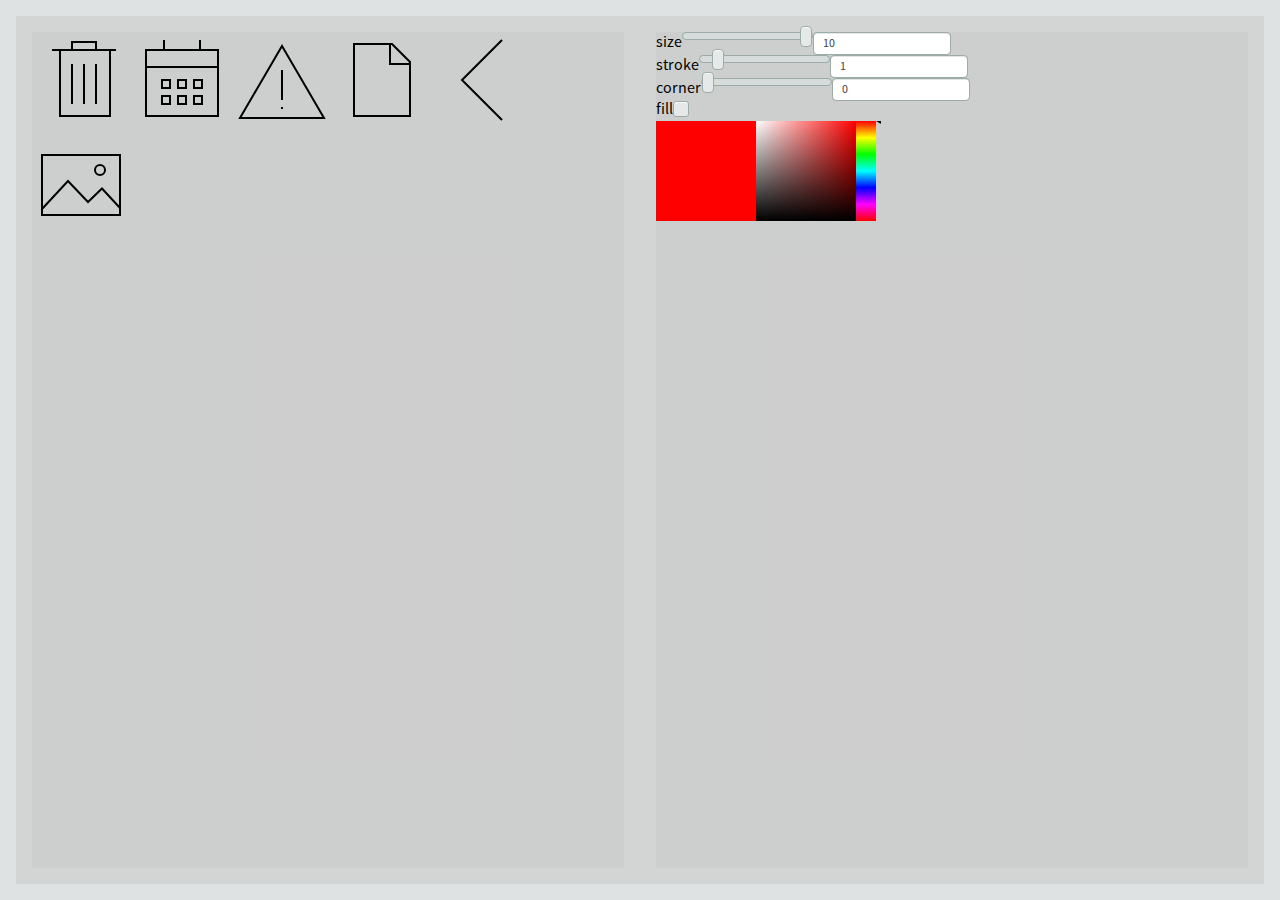
==== commit 5c94c745: "color dragging" ====
--- a/index.html
+++ b/index.html
@@ -27,8 +27,11 @@
     background-color: rgba(200, 200, 200, .5);
     padding: 1em;
 }
-svg {
+.preview svg {
     width: 100px;
+    height: 100px;
+}
+.toolbar svg {
     height: 100px;
 }
 </style>
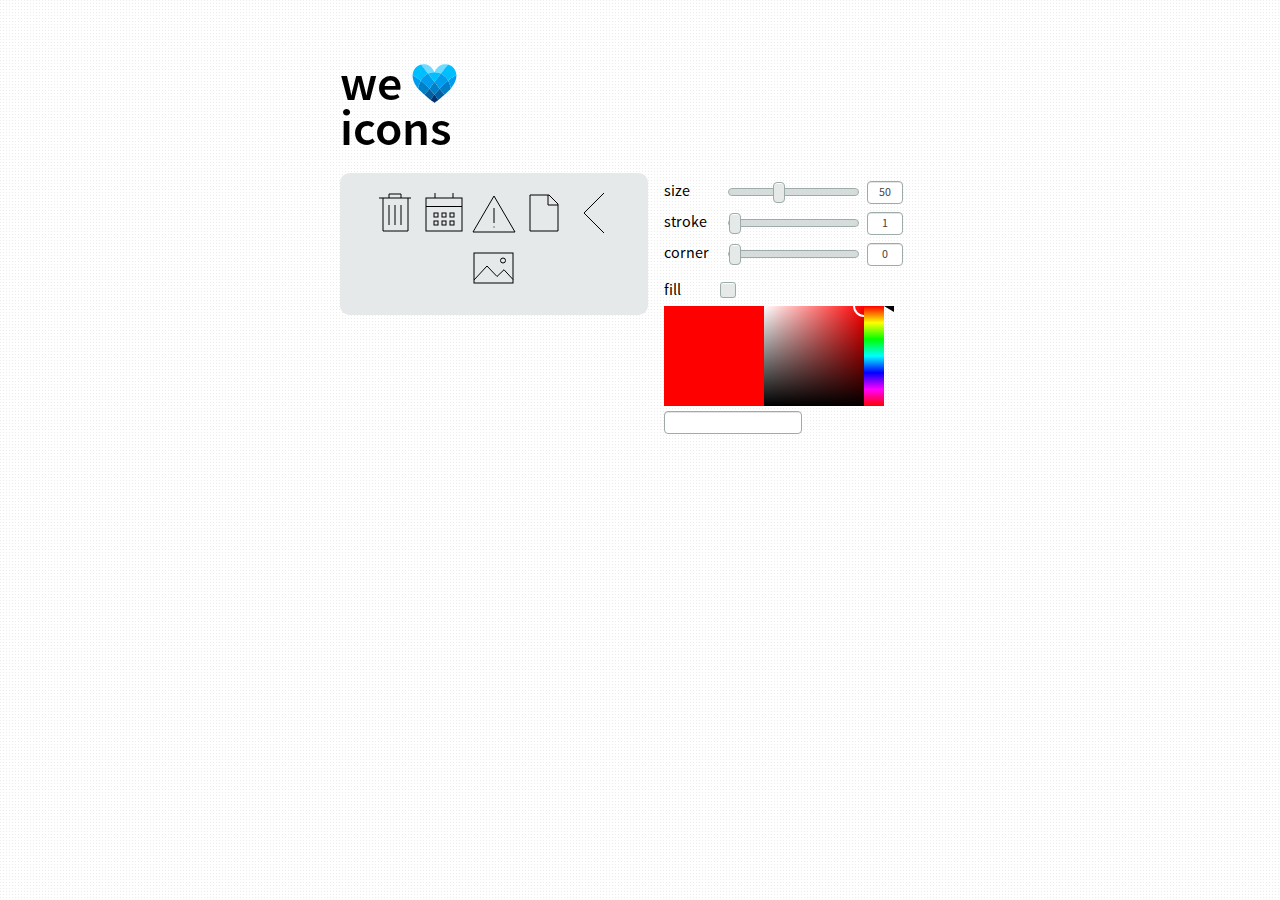
==== commit 3b78cf89: "Skinning prototype" ====
--- a/index.html
+++ b/index.html
@@ -4,36 +4,9 @@
 <title>Icon Look Book</title>
 <meta charset="utf-8">
 <link rel="stylesheet" type="text/css" href="resources/topcoat-0.8.0/css/topcoat-desktop-light.css" />
+<link rel="stylesheet" type="text/css" href="css/main.css" />
 <style>
-html, body, .app {
-    width: 100%;
-    height: 100%;
-    margin: 0;
-}
-.app {
-    display: flex;
-}
-.preview {
-    flex: 1;
-    height: 100%;
-}
-.toolbar {
-    flex: 1;
-    height: 100%;
-}
-.app, .preview, .toolbar {
-    box-sizing: border-box;
-    background-clip: content-box;
-    background-color: rgba(200, 200, 200, .5);
-    padding: 1em;
-}
-.preview svg {
-    width: 100px;
-    height: 100px;
-}
-.toolbar svg {
-    height: 100px;
-}
+
 </style>
 
 <script src="resources/jqueryv2.1.1.min.js"></script>
@@ -42,6 +15,16 @@
 
 </head>
 <body>
+
+<div class='container'>
+    <div class='header'>
+        <h1>we <img class="logo" src="resources/logo.svg" /><br/>
+            icons</h1>
+    </div>
+    <div class='app-container'></div>
+    <div class='footer'></div>
+</div>
+
 <script src="path-utils.js"></script>
 <script type="text/jsx;harmony=true" src="react-app.js"></script>
 </body>
--- a/css/main.css
+++ b/css/main.css
@@ -0,0 +1,71 @@
+html, body {
+  width: 100%;
+  height: 100%;
+  margin: 0;
+  background-color: transparent; }
+
+html {
+  background-image: url(../resources/subtle_dots_@2X.png);
+  background-size: 27px 15px; }
+
+.container {
+  max-width: 600px;
+  height: 100%;
+  margin: auto; }
+
+.header {
+  padding-top: 60px;
+  padding-bottom: 20px; }
+  .header h1 {
+    margin: 0;
+    font-size: 50px;
+    line-height: 0.9;
+    font-weight: regular;
+    font-style: normal; }
+  .header .logo {
+    height: .9em;
+    width: .9em;
+    margin-bottom: -.1em; }
+
+.app-container, .app {
+  width: 100%; }
+
+.app {
+  display: flex; }
+
+.preview, .toolbar {
+  box-sizing: border-box; }
+
+.preview {
+  flex: 1;
+  padding: 1em;
+  border-radius: .6em;
+  height: 100%;
+  text-align: center;
+  background-color: #e5e9e9; }
+  .preview svg {
+    width: 100px;
+    height: 100px; }
+
+.toolbar {
+  flex: 1;
+  margin-left: 1em;
+  height: 100%; }
+  .toolbar svg {
+    height: 100px; }
+
+.slider-widget, .checkbox-widget {
+  margin-top: 0.5em;
+  margin-bottom: 0.5em; }
+  .slider-widget input[type="text"], .checkbox-widget input[type="text"] {
+    width: 3em;
+    text-align: center; }
+  .slider-widget input[type="range"], .checkbox-widget input[type="range"] {
+    vertical-align: middle;
+    margin-left: 0.5em;
+    margin-right: 0.5em; }
+  .slider-widget .label, .checkbox-widget .label {
+    display: inline-block;
+    width: 3.5em; }
+
+/*# sourceMappingURL=main.css.map */
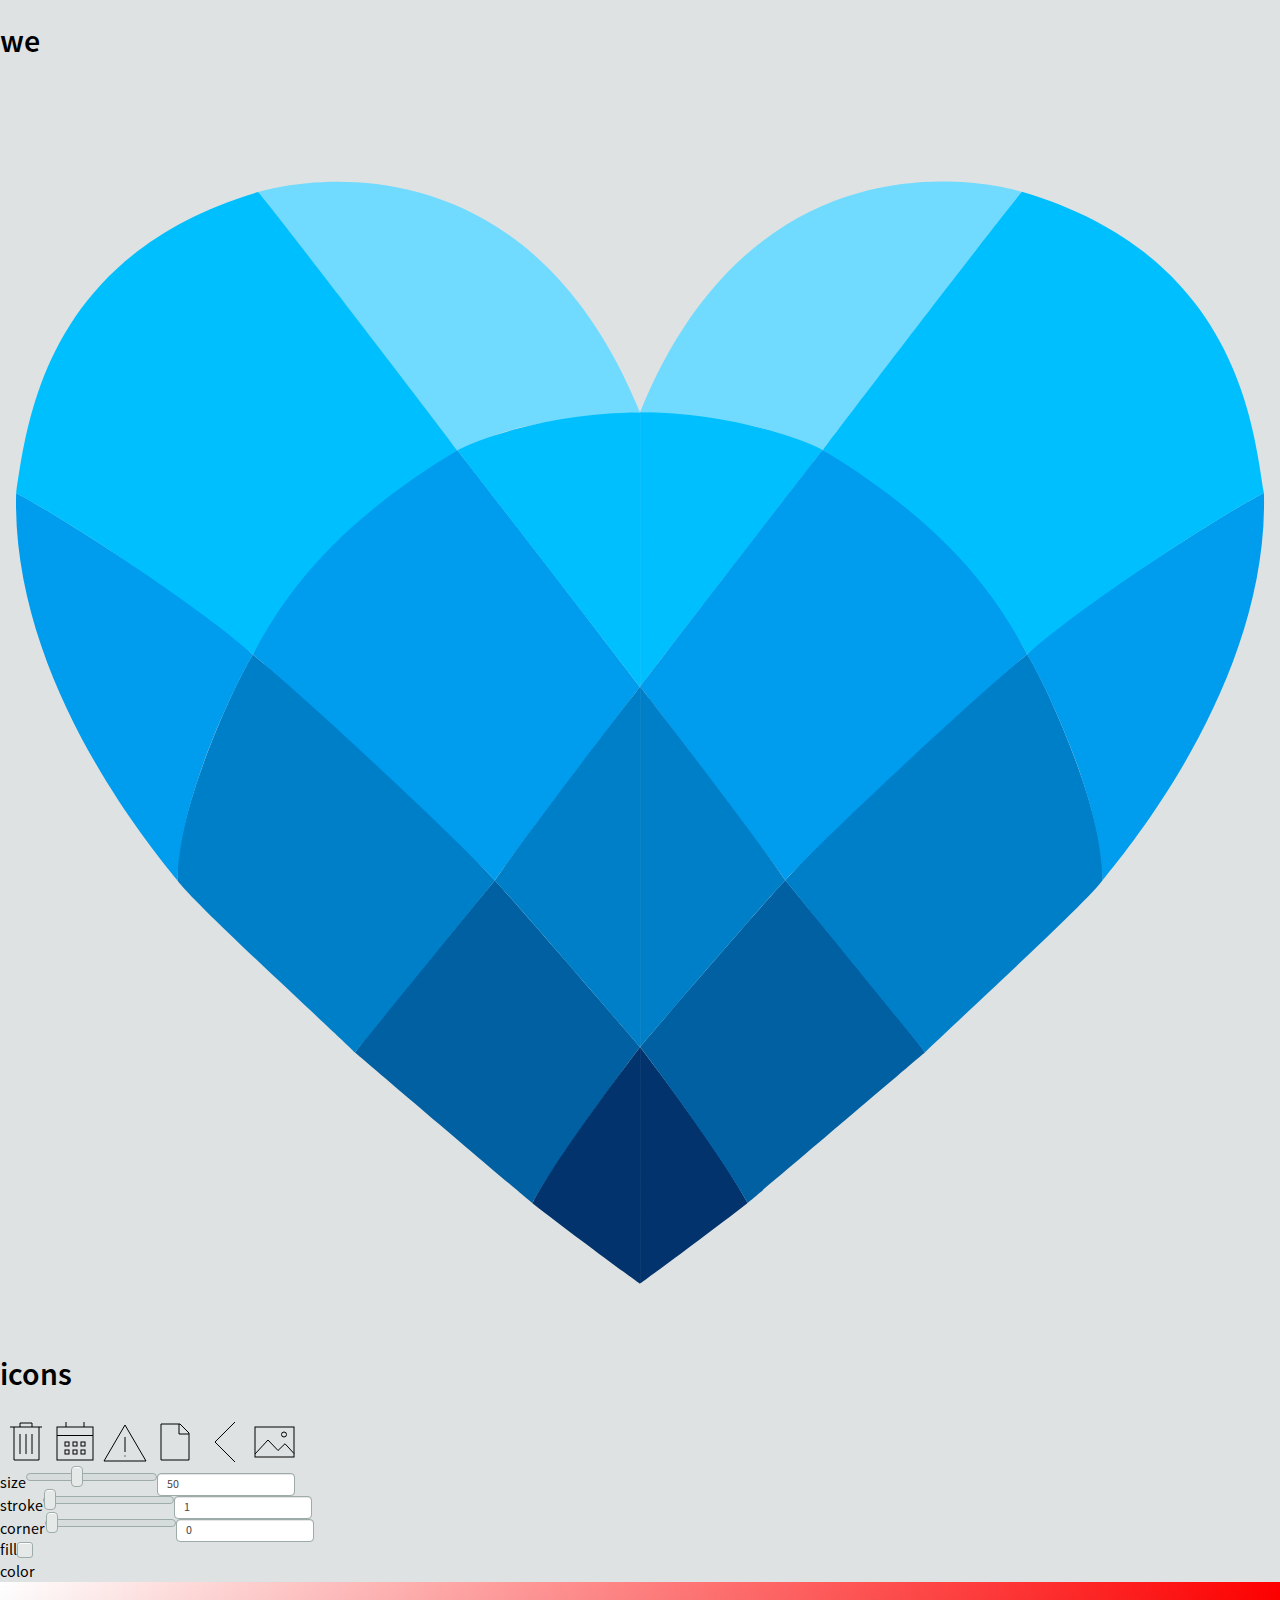
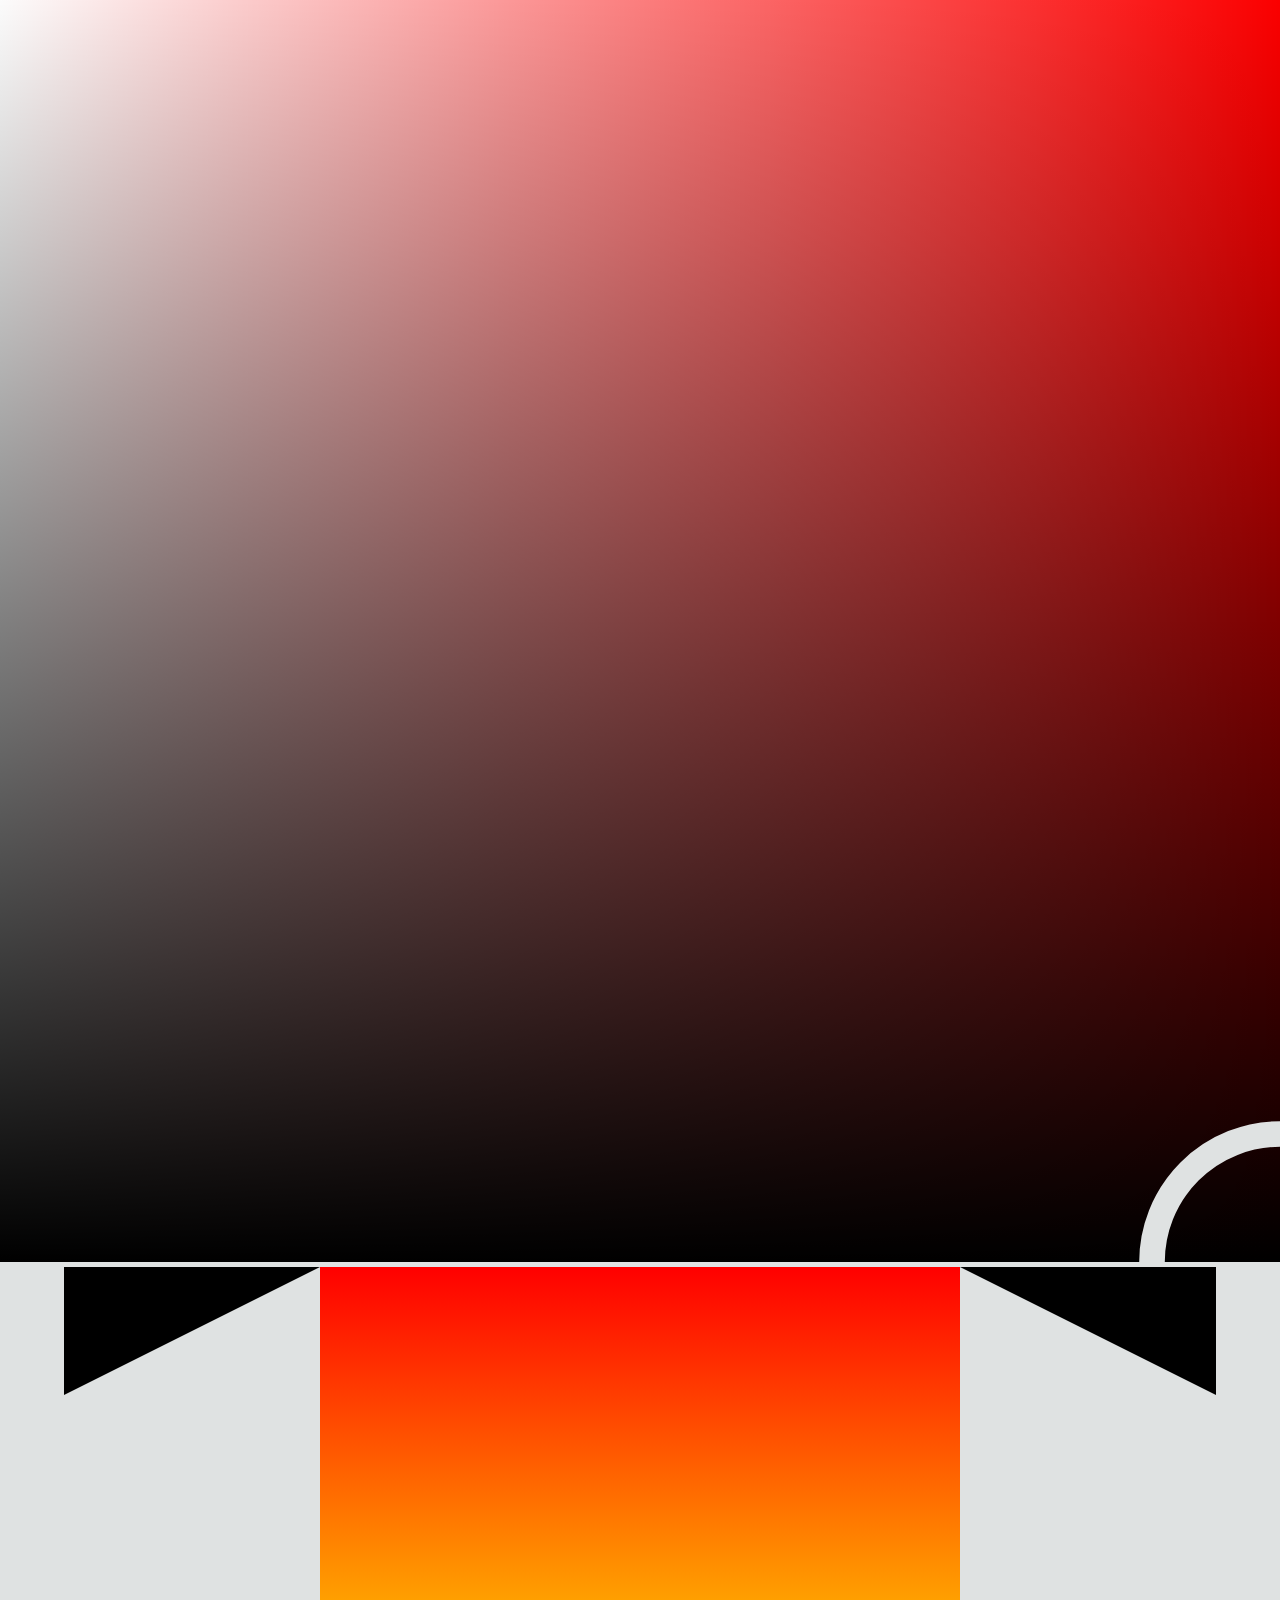
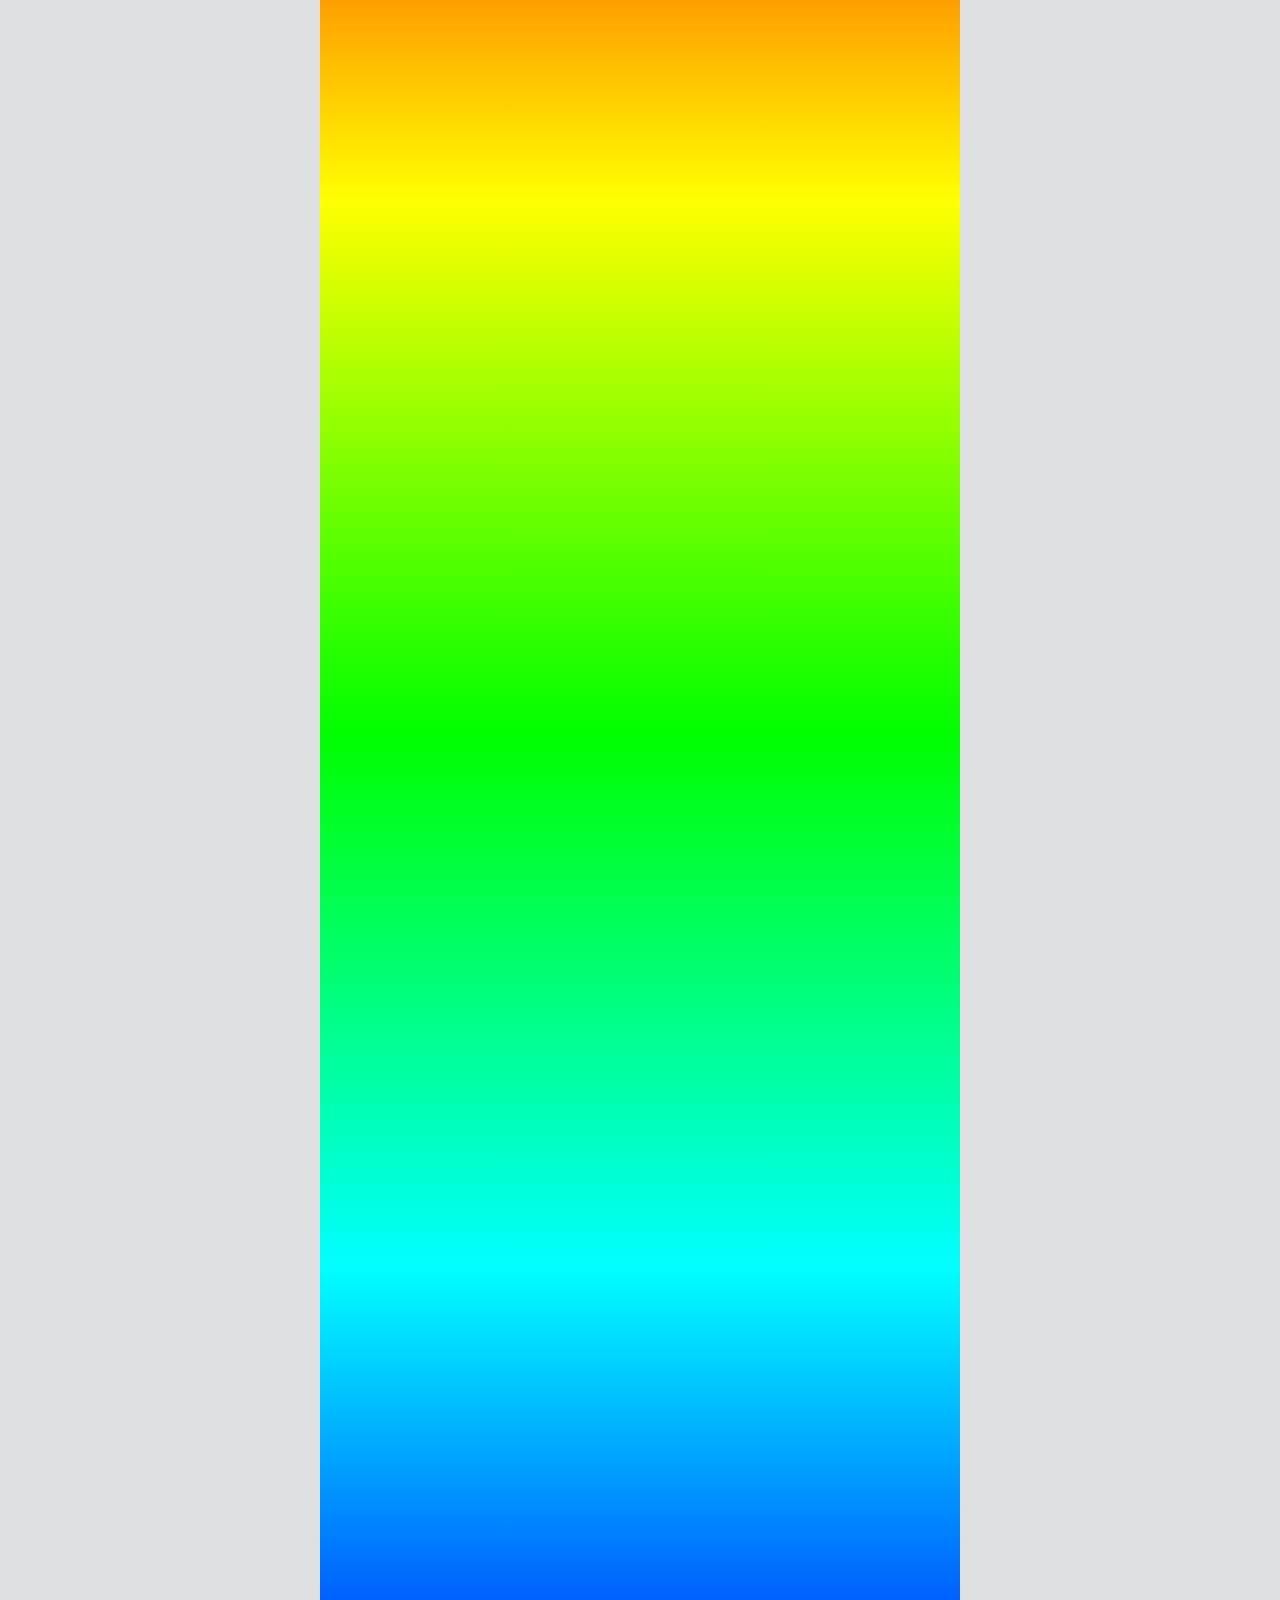
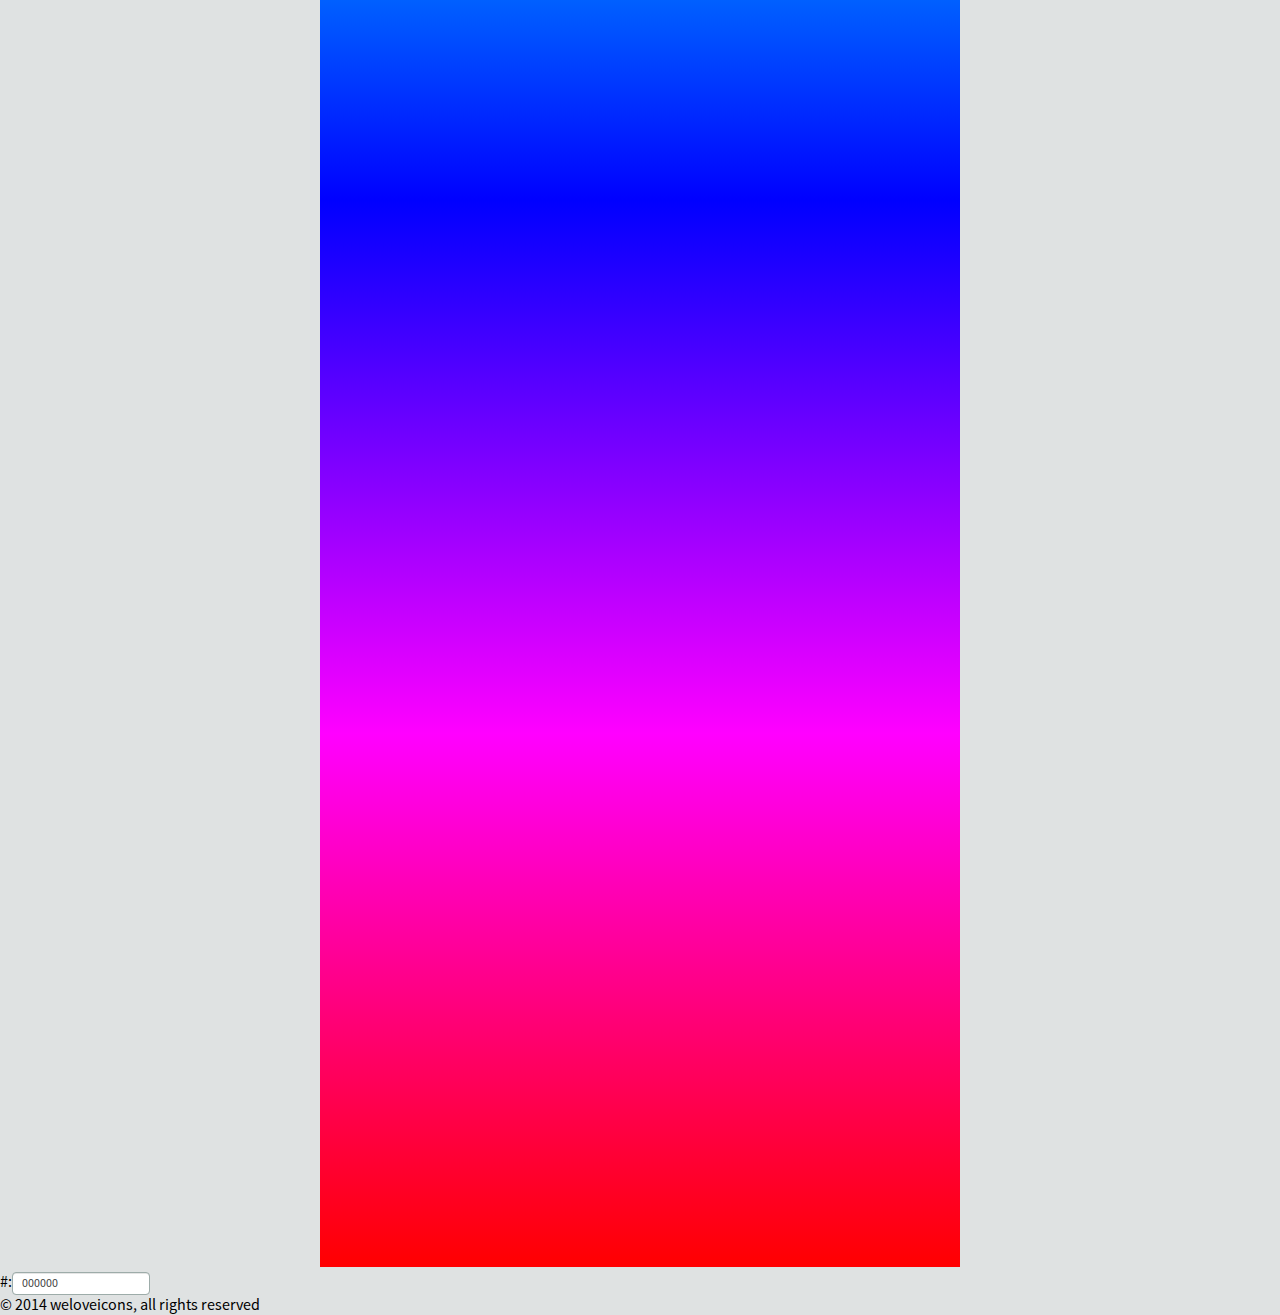
==== commit 740aa110: "fixing color picker" ====
--- a/index.html
+++ b/index.html
@@ -22,8 +22,8 @@
             icons</h1>
     </div>
     <div class='app-container'></div>
-    <div class='footer'></div>
 </div>
+<div class='footer'>&copy; 2014 weloveicons, all rights reserved</div>
 
 <script src="path-utils.js"></script>
 <script type="text/jsx;harmony=true" src="react-app.js"></script>
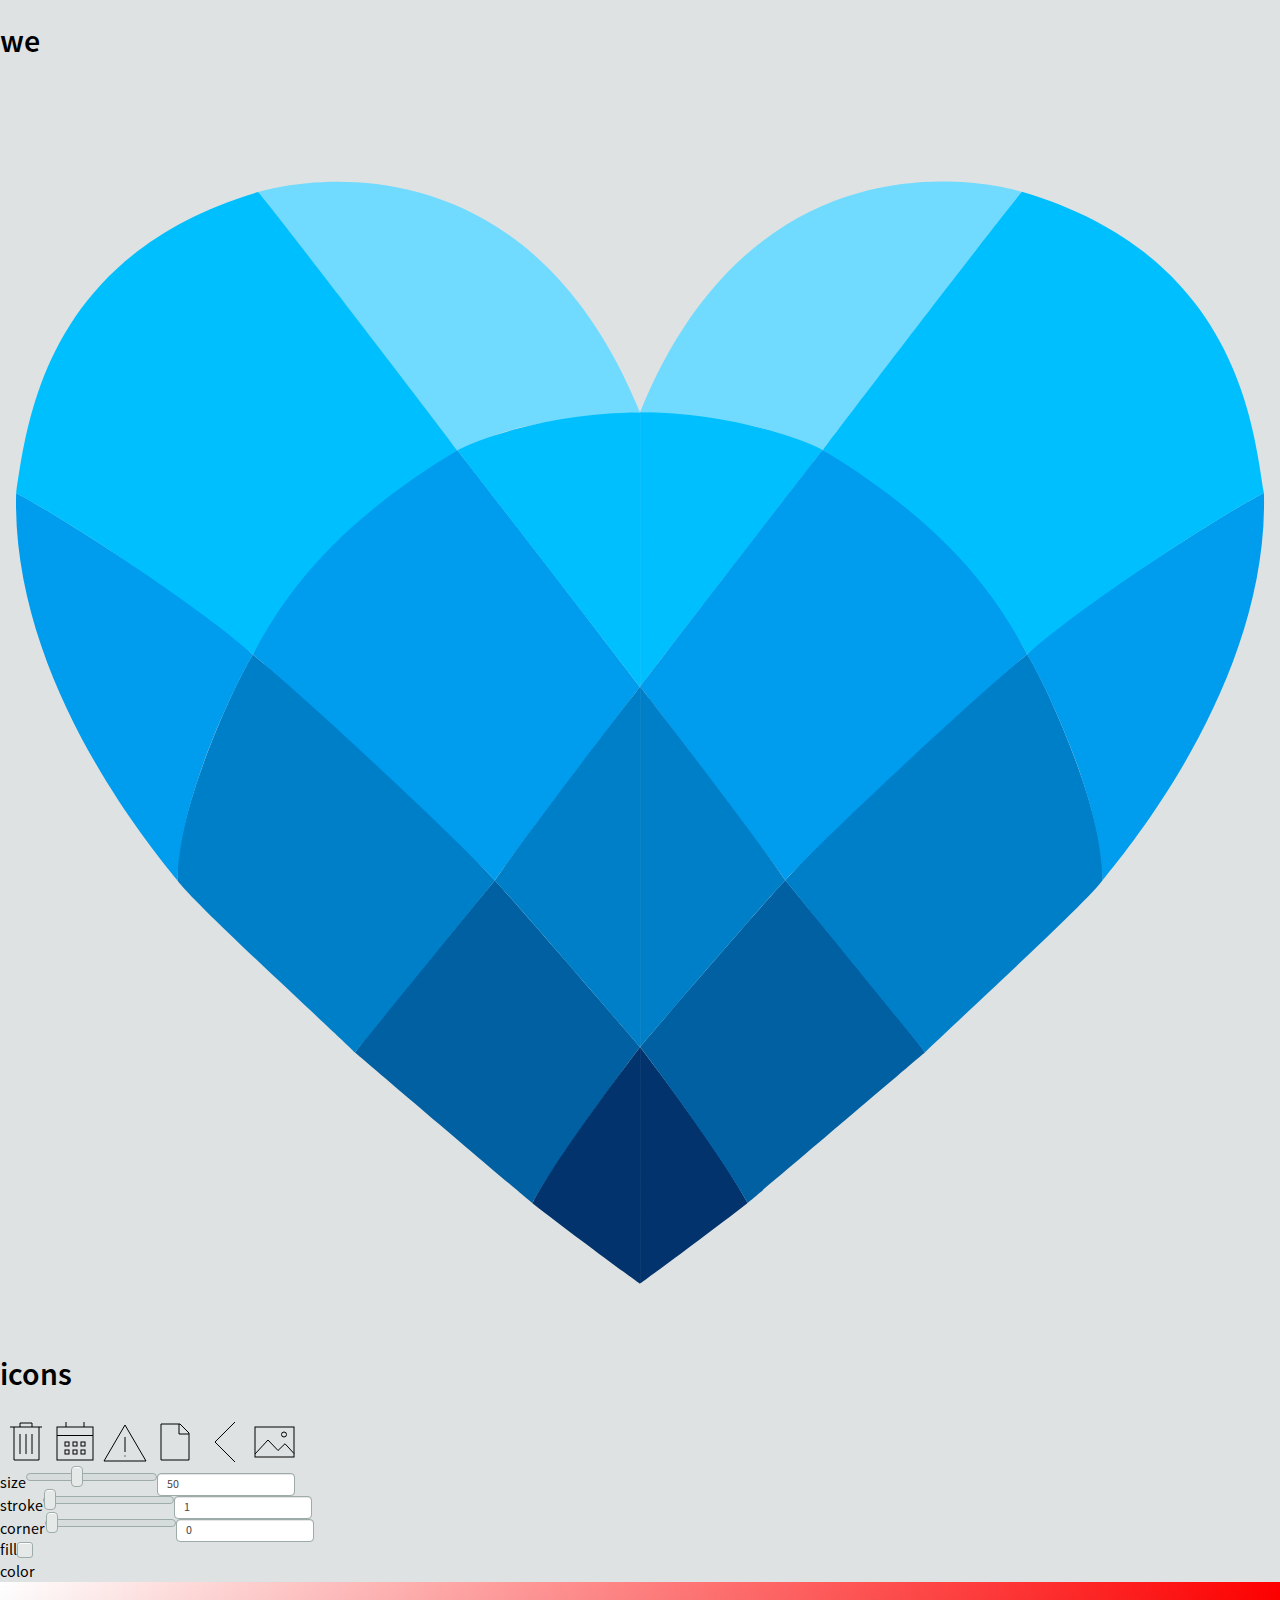
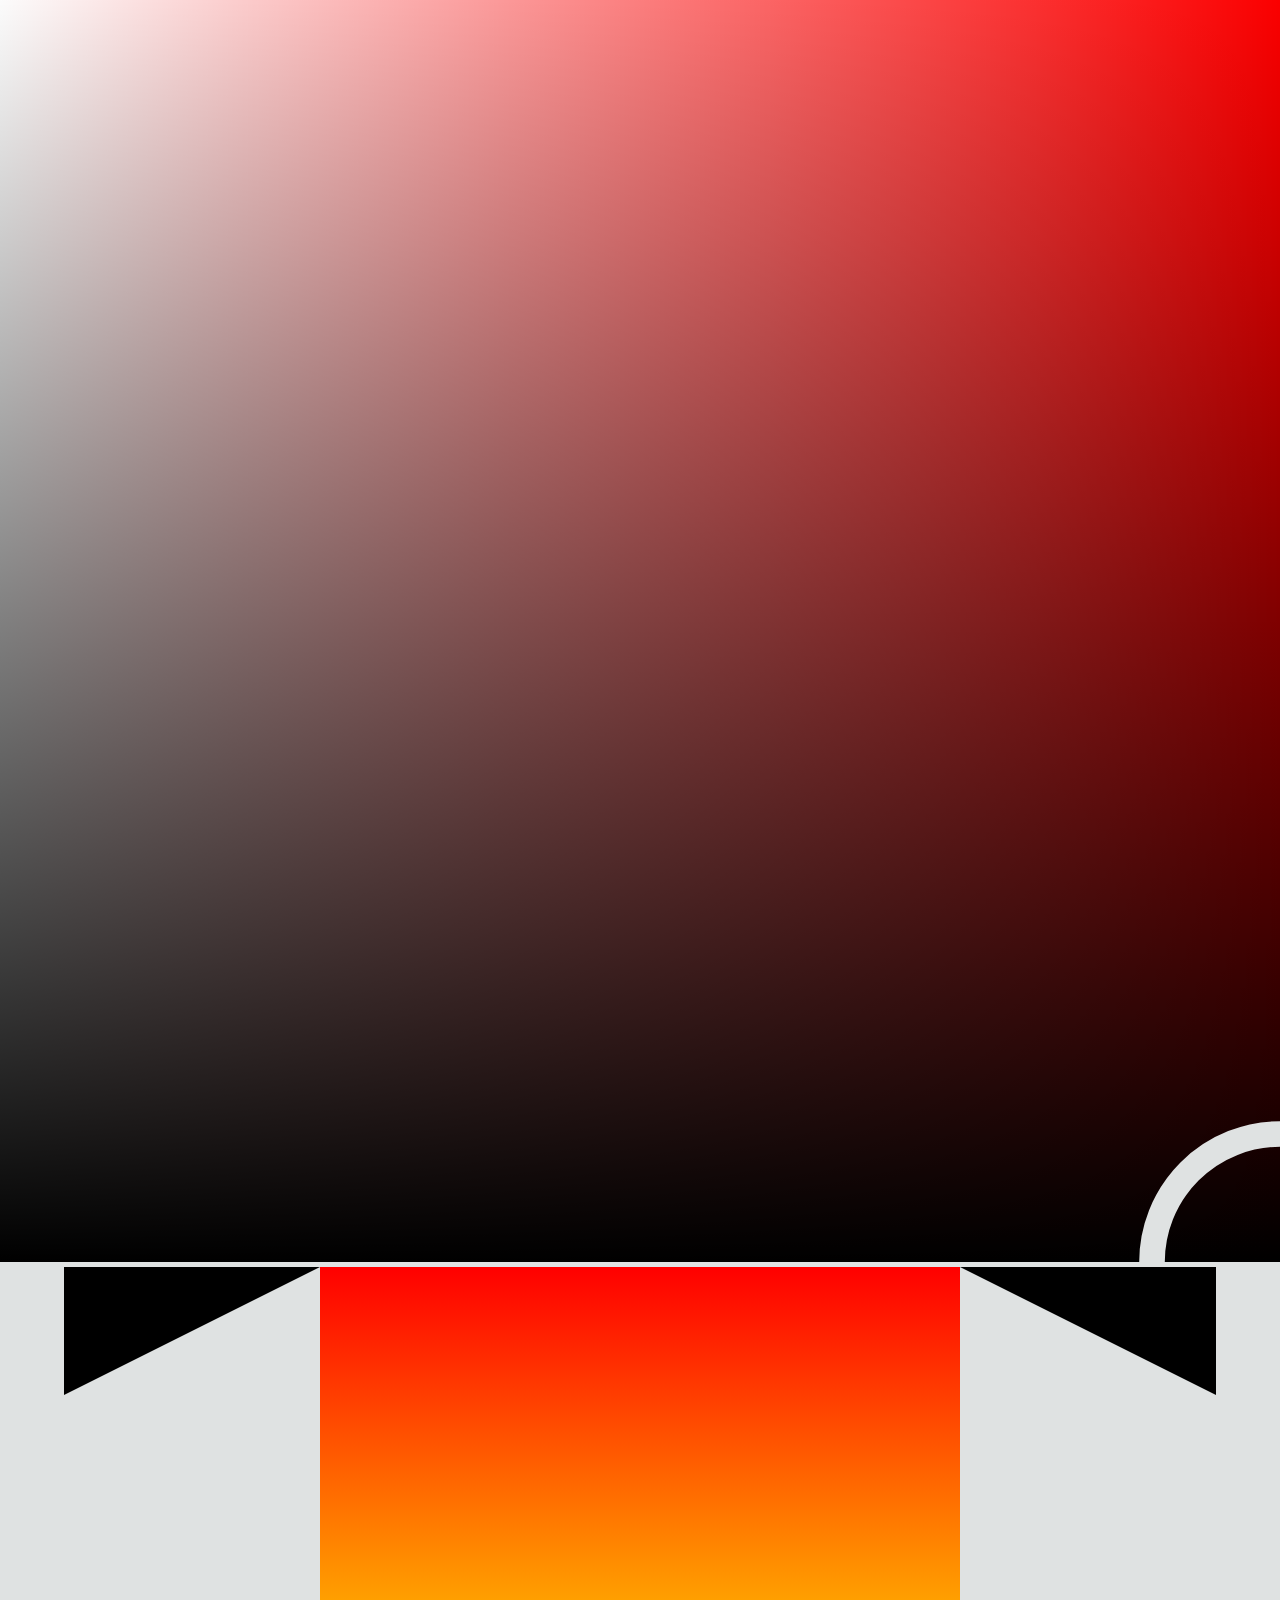
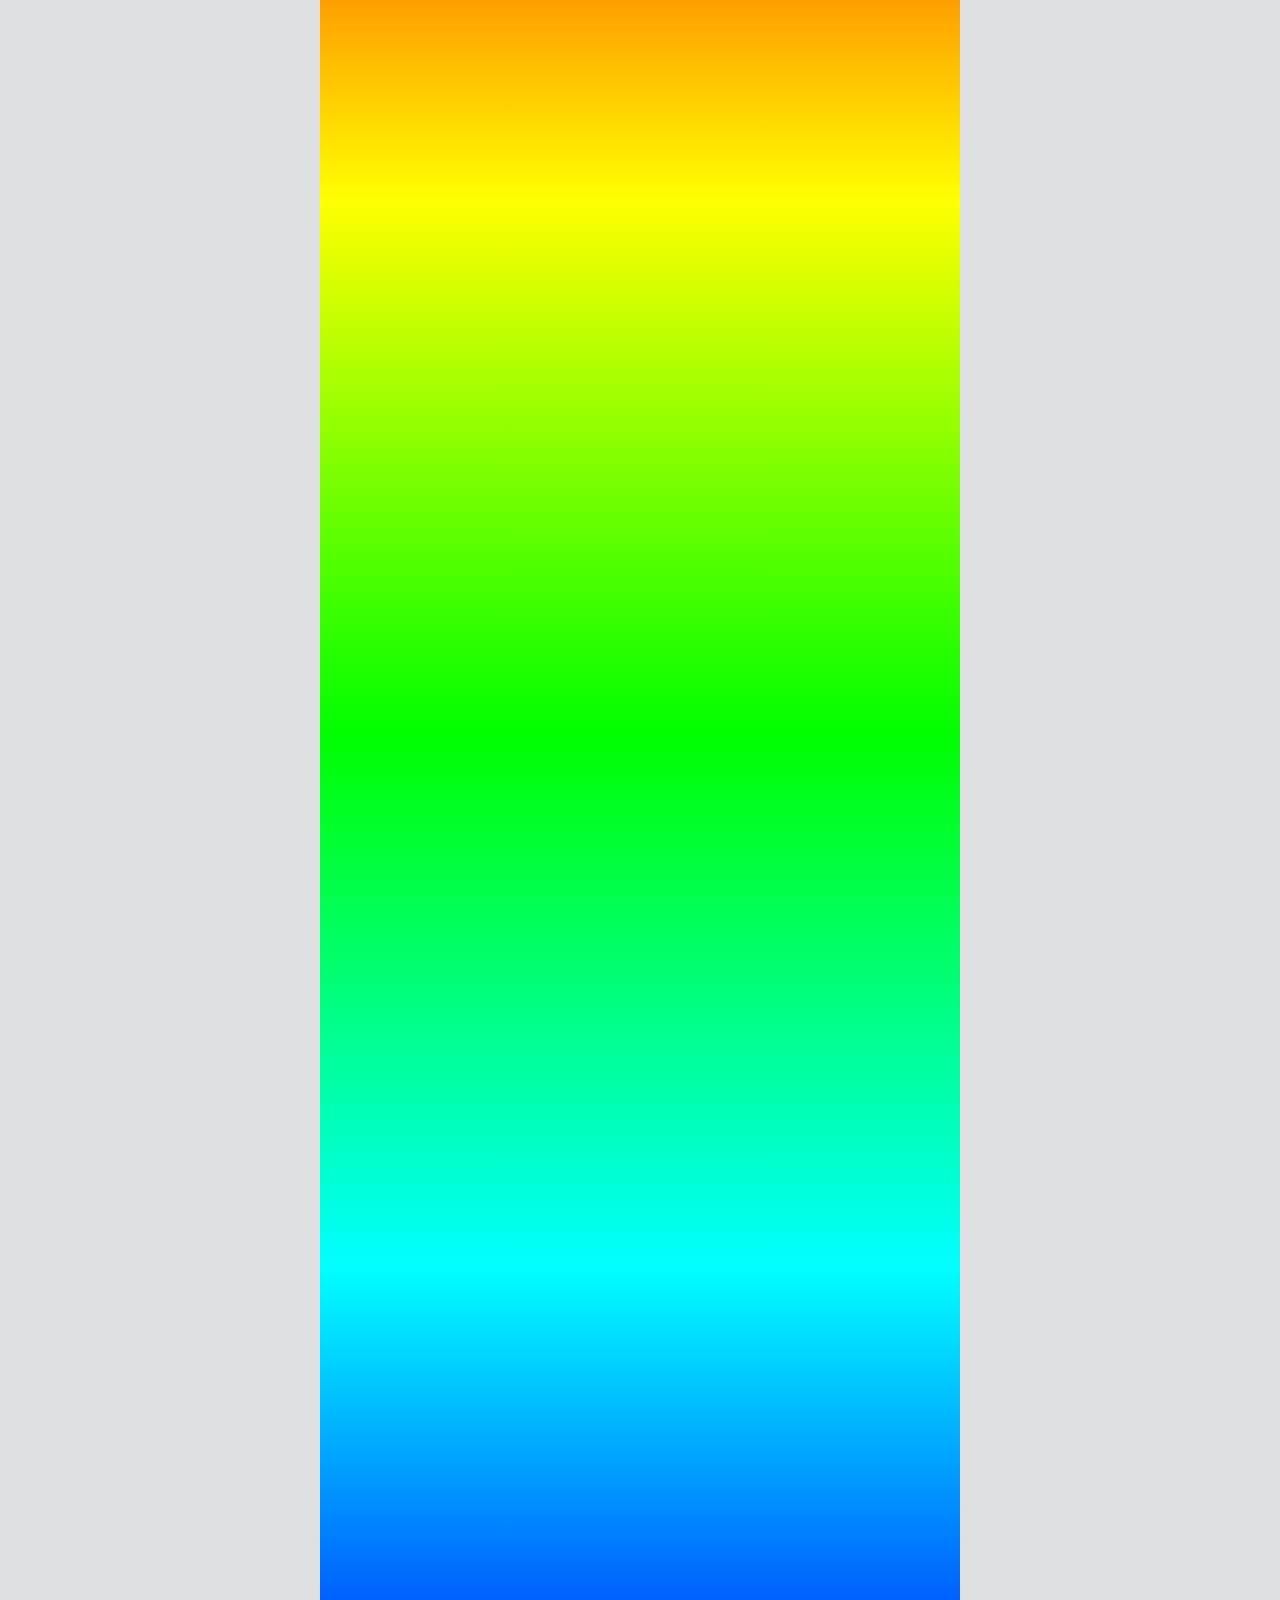
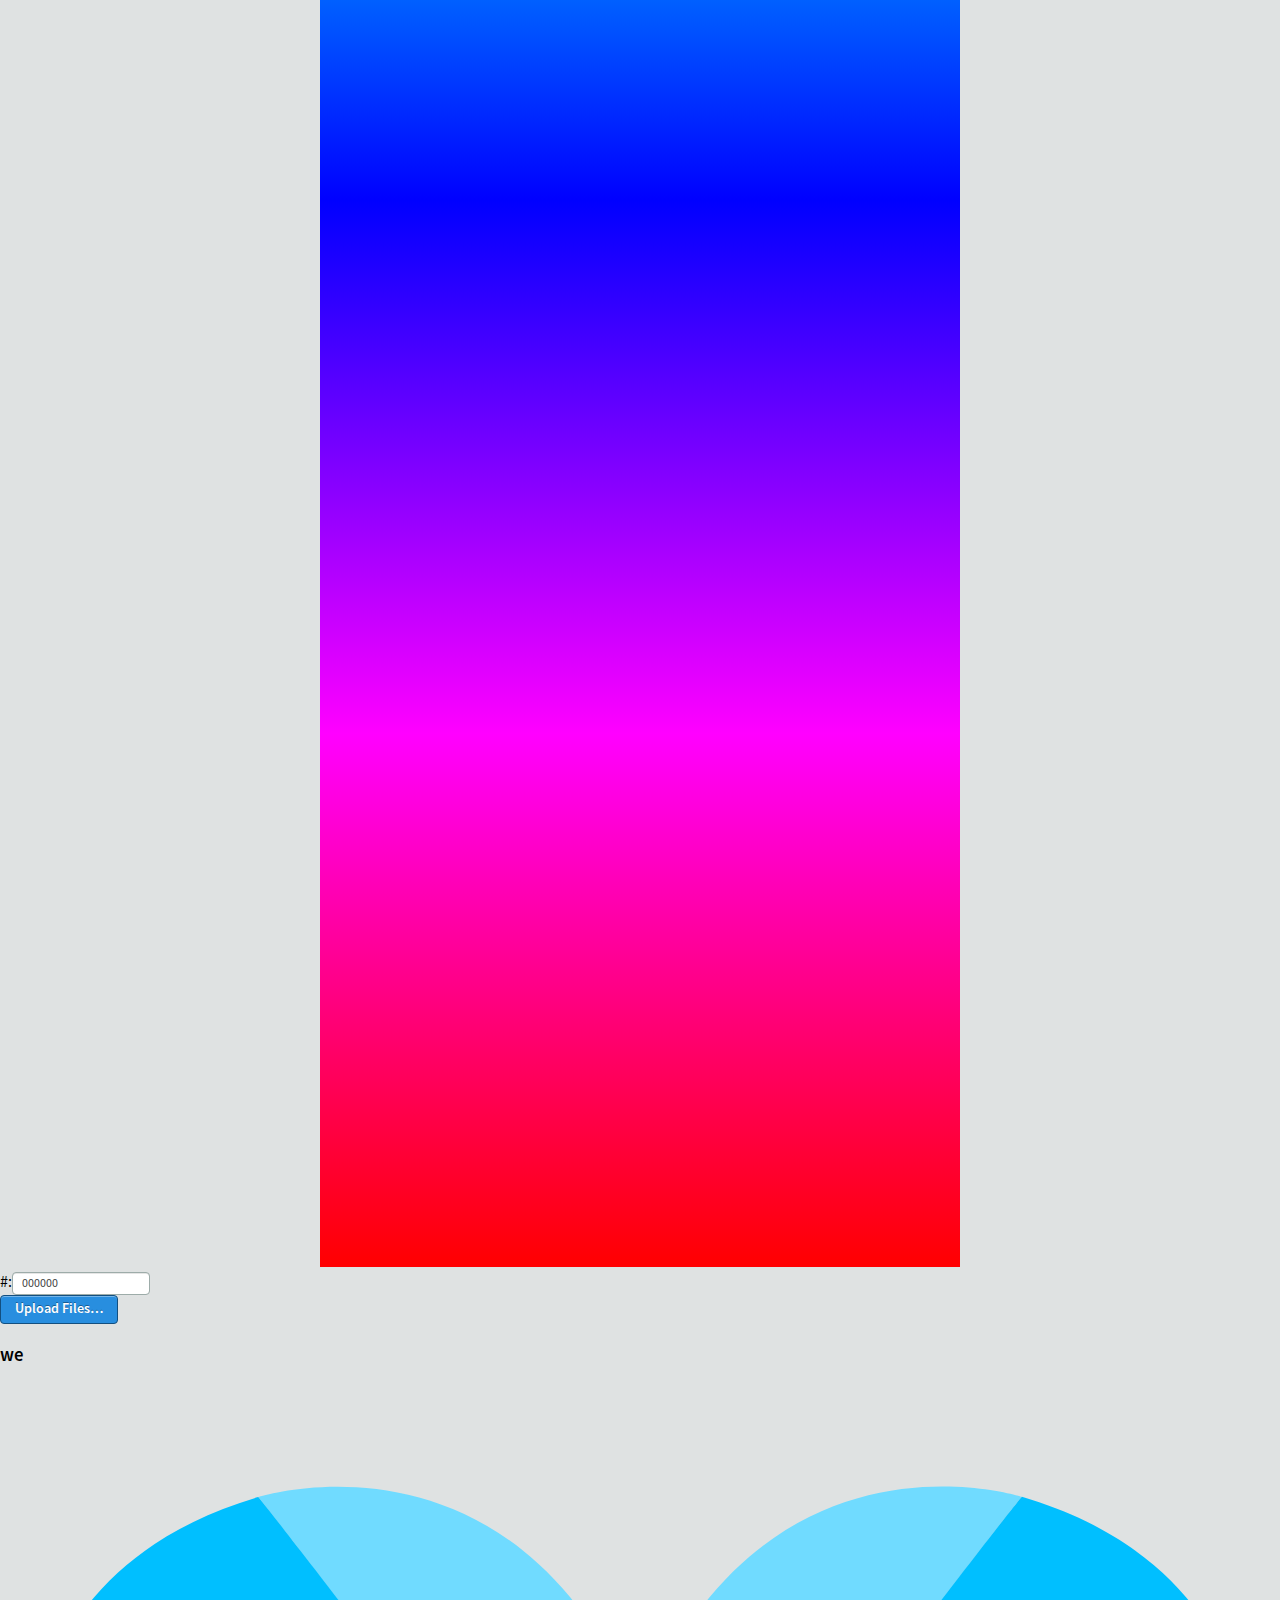
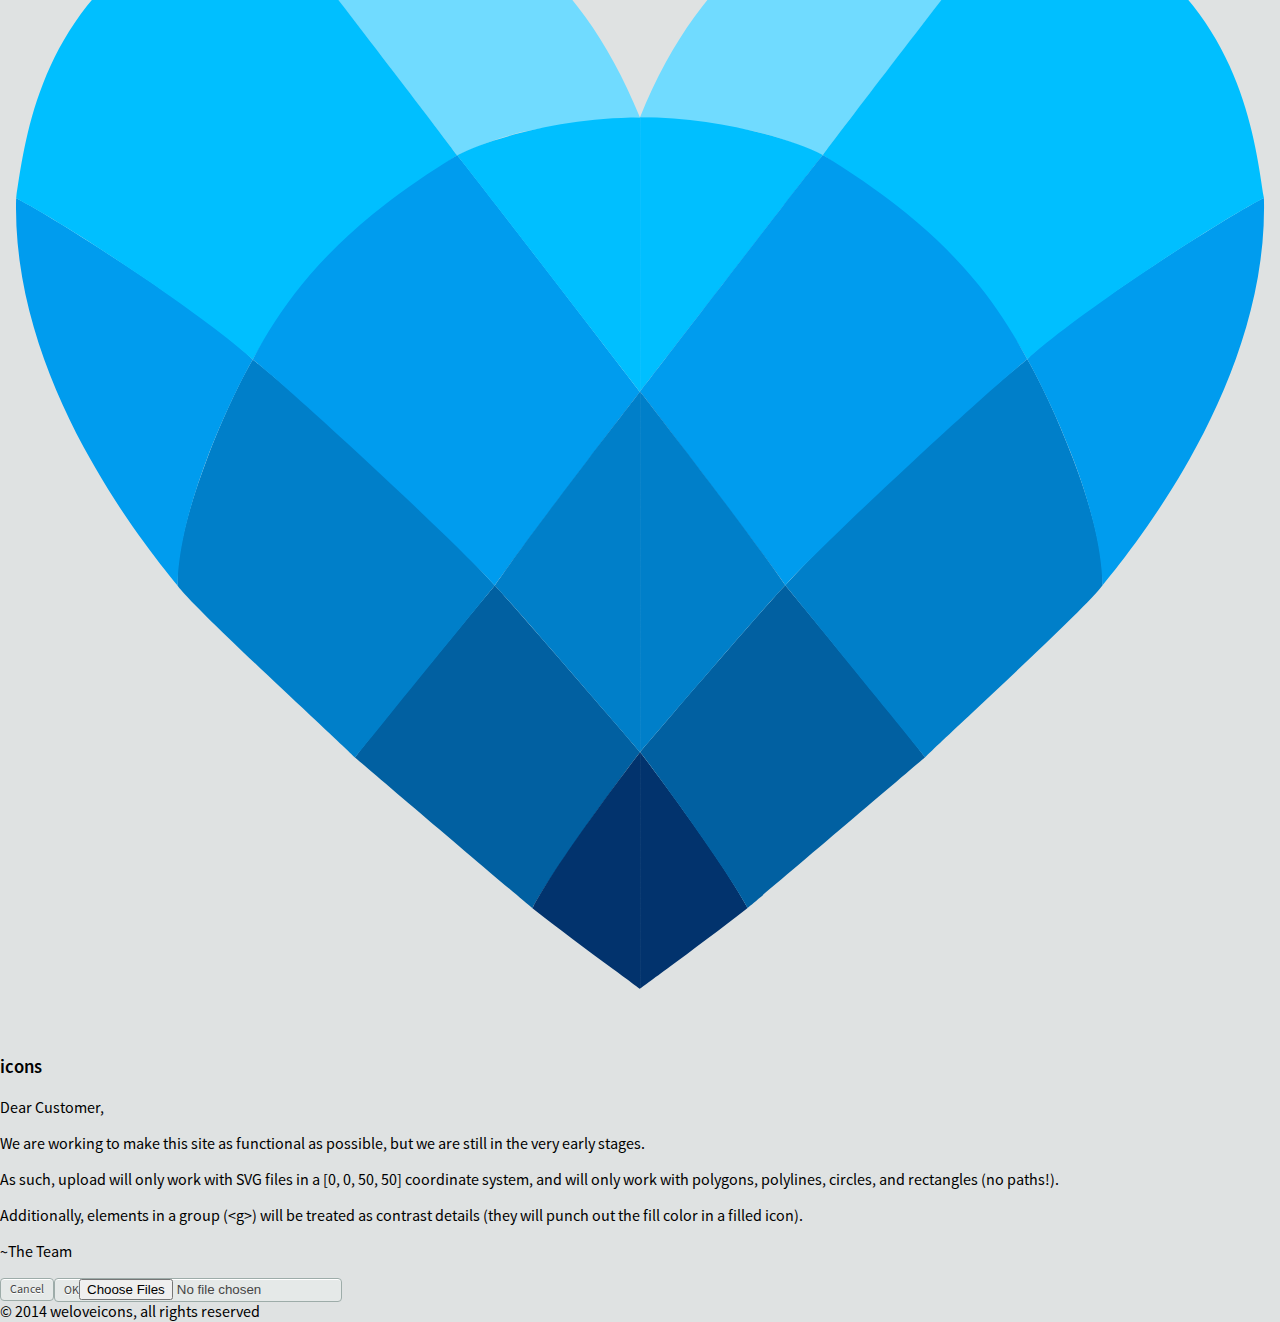
==== commit 6f0af96f: "Adding file upload" ====
--- a/index.html
+++ b/index.html
@@ -11,7 +11,7 @@
 
 <script src="resources/jqueryv2.1.1.min.js"></script>
 <script src="resources/react-0.12.0/build/react.js"></script>
-<script src="resources/react-0.12.0/build/JSXTransformer.js"></script>
+<!-- <script src="resources/react-0.12.0/build/JSXTransformer.js"></script> -->
 
 </head>
 <body>
@@ -26,6 +26,7 @@
 <div class='footer'>&copy; 2014 weloveicons, all rights reserved</div>
 
 <script src="path-utils.js"></script>
-<script type="text/jsx;harmony=true" src="react-app.js"></script>
+<!-- <script type="text/jsx;harmony=true" src="js/jsx/react-app.js"></script> -->
+<script src="js/react-app.js"></script>
 </body>
 </html>
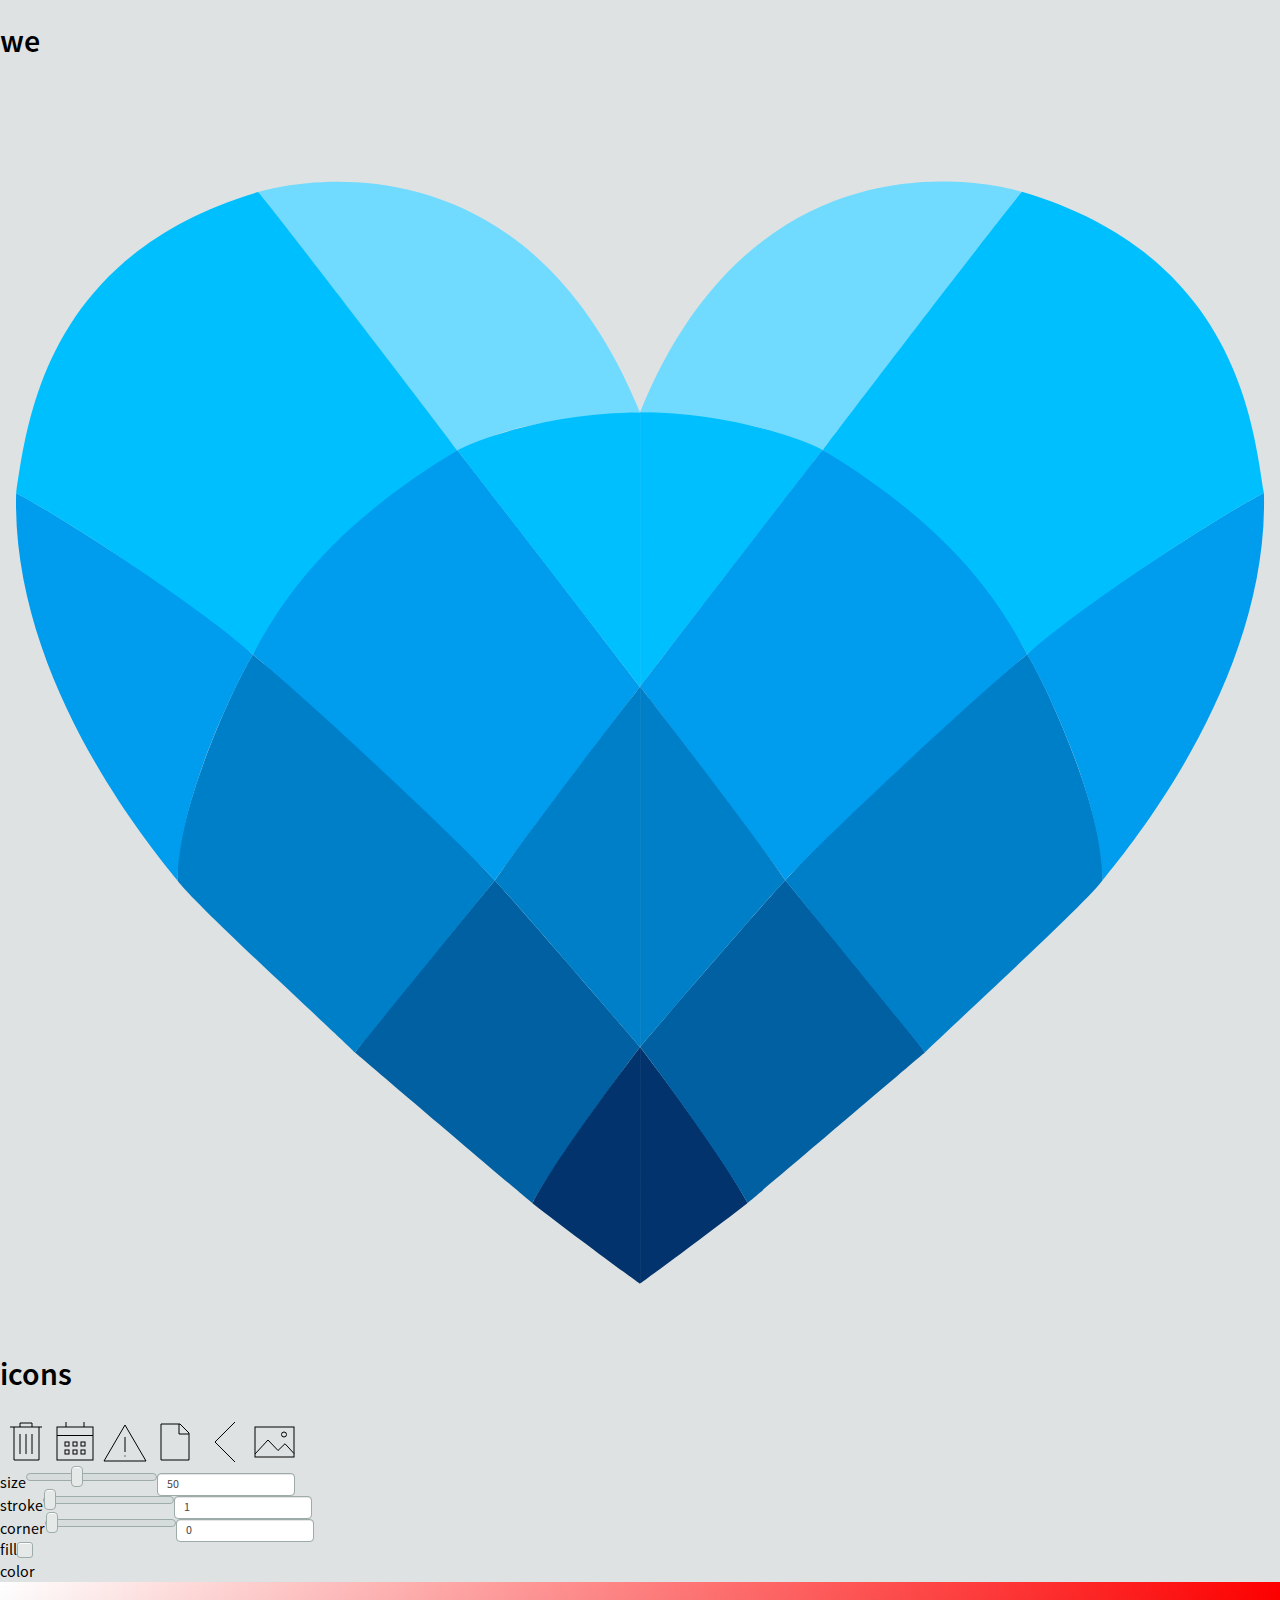
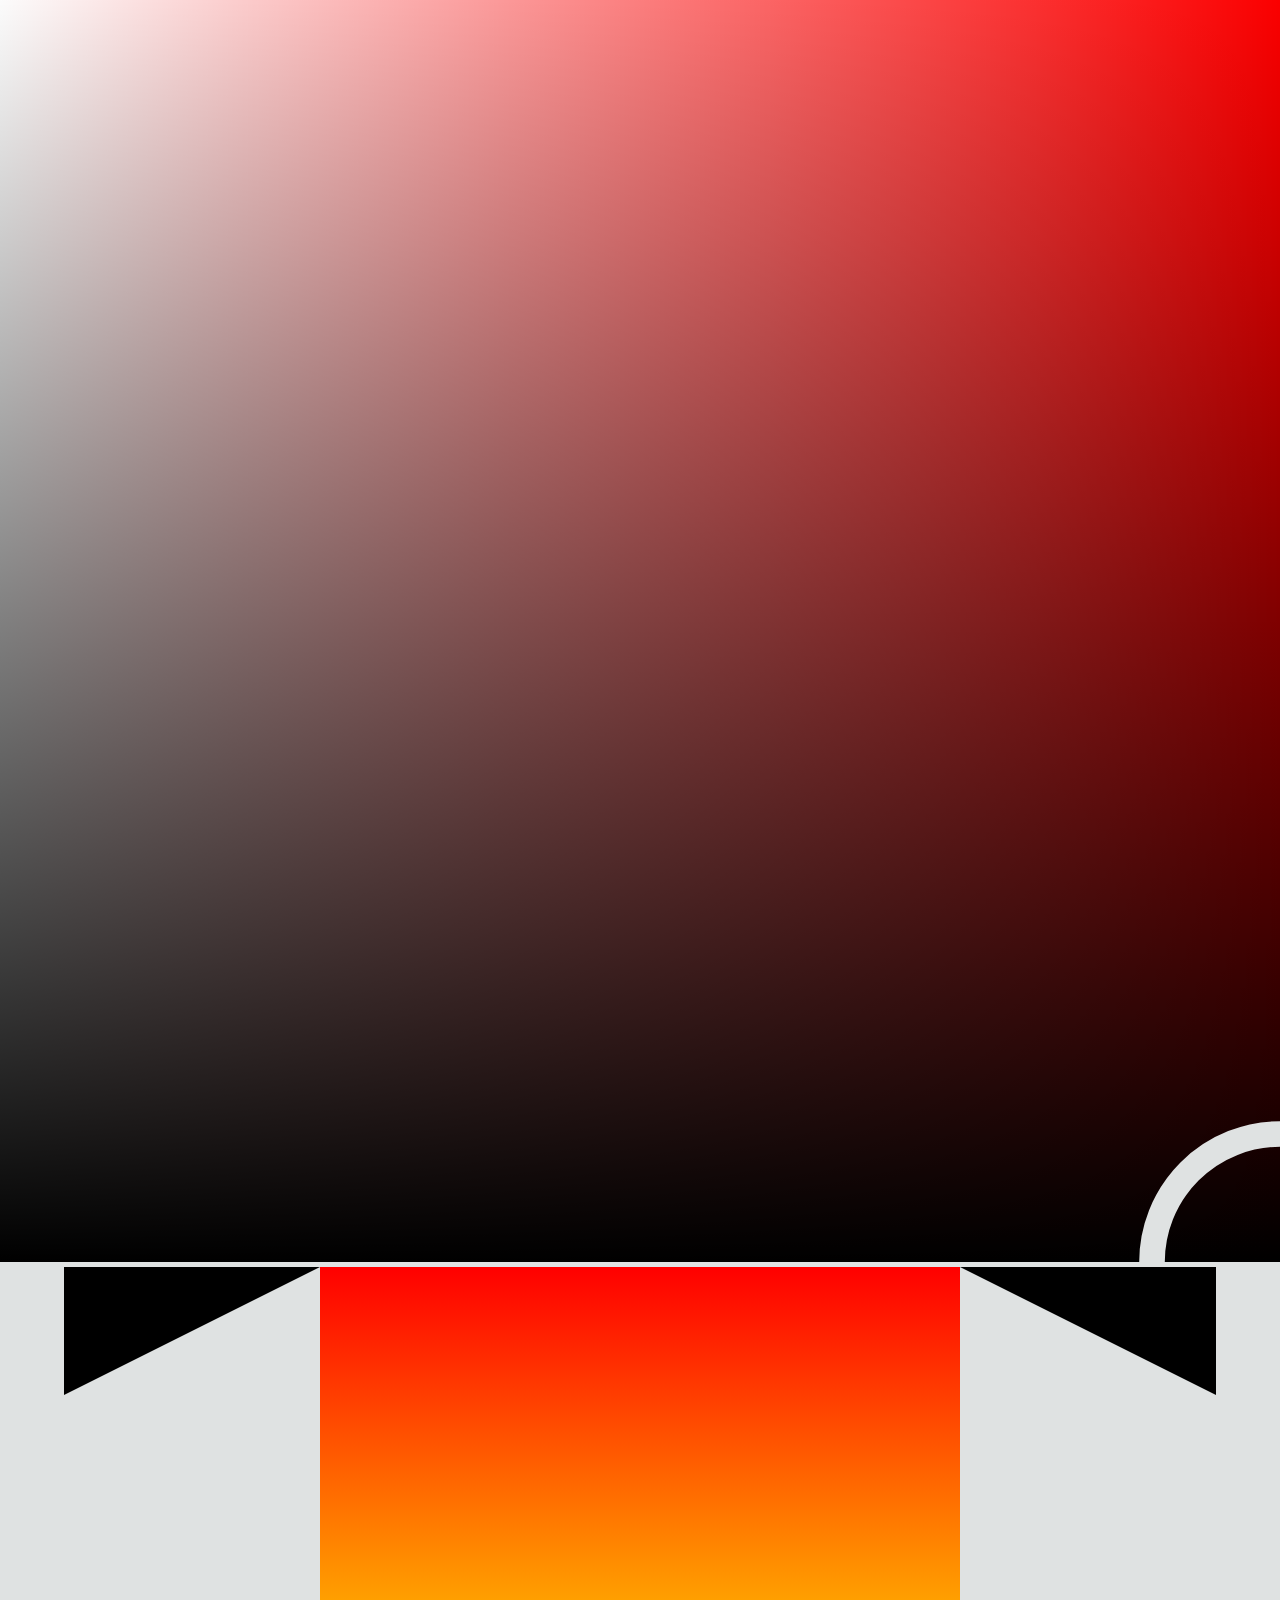
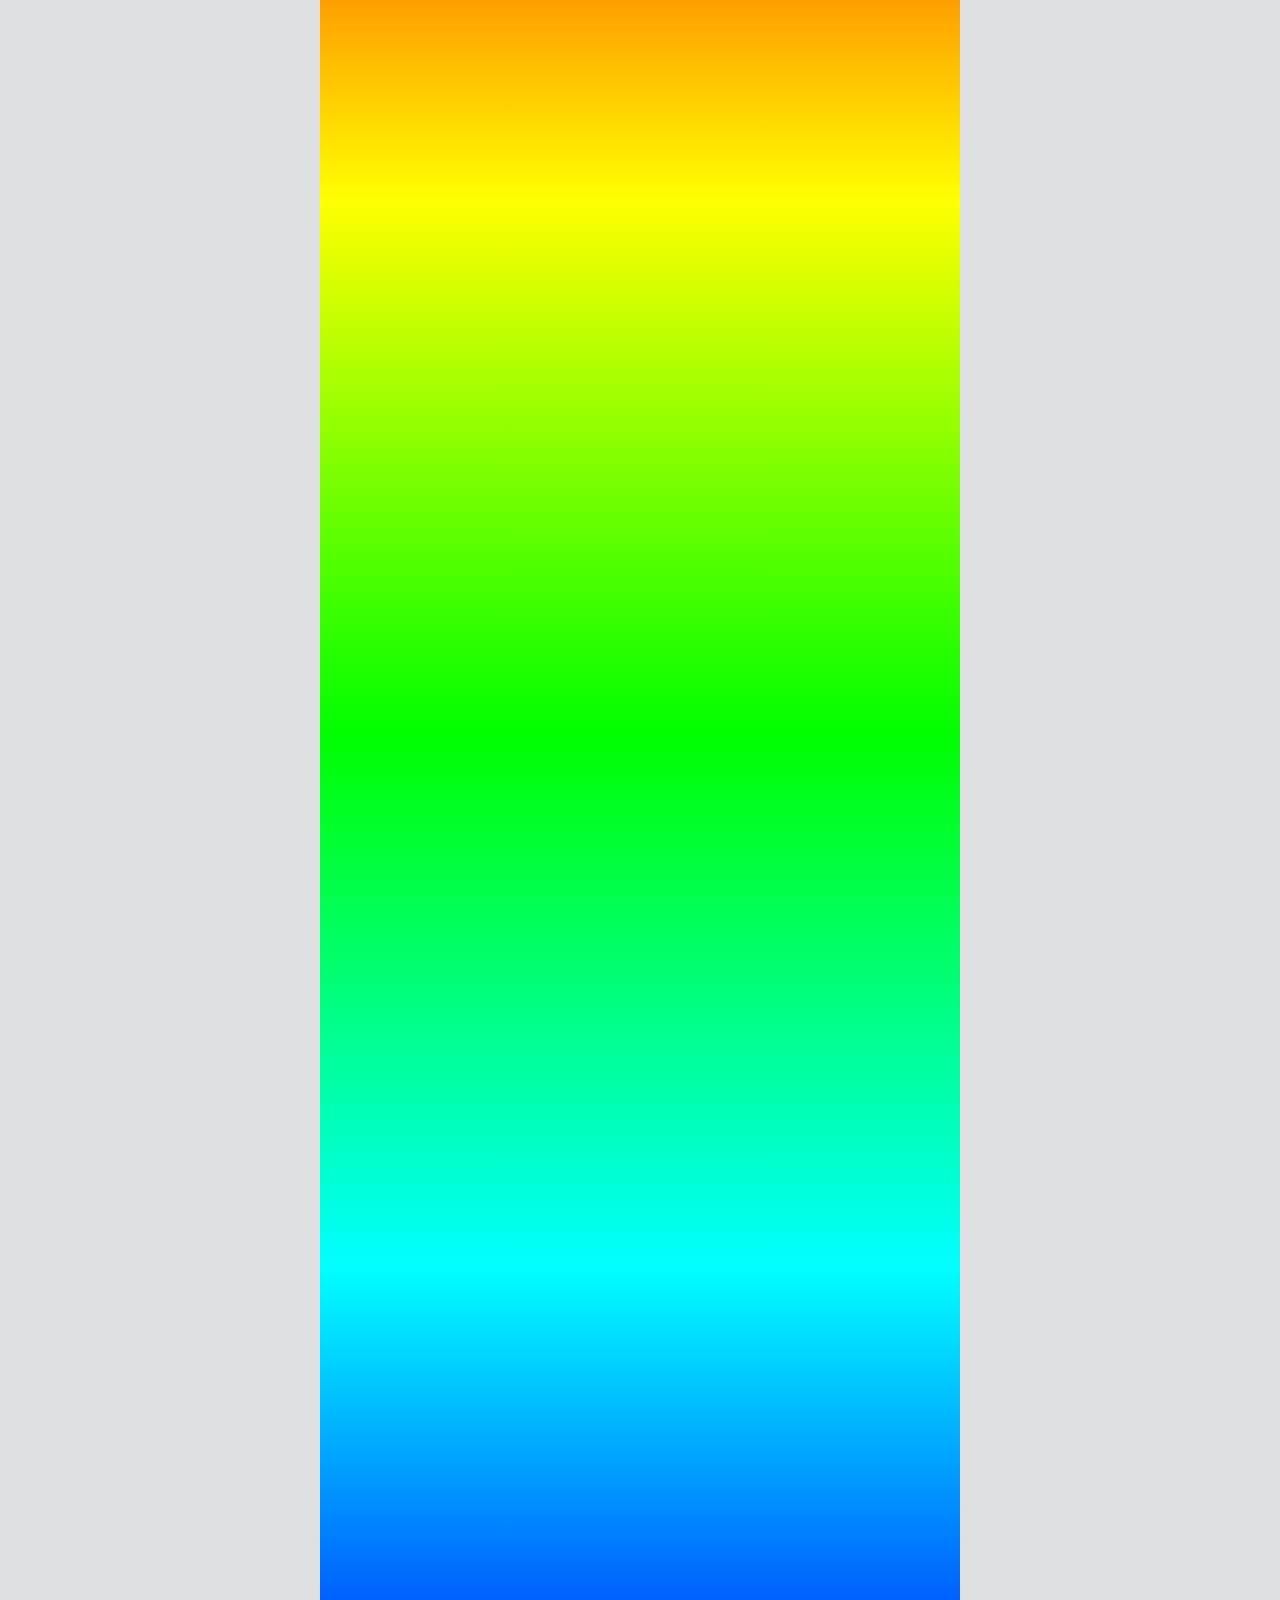
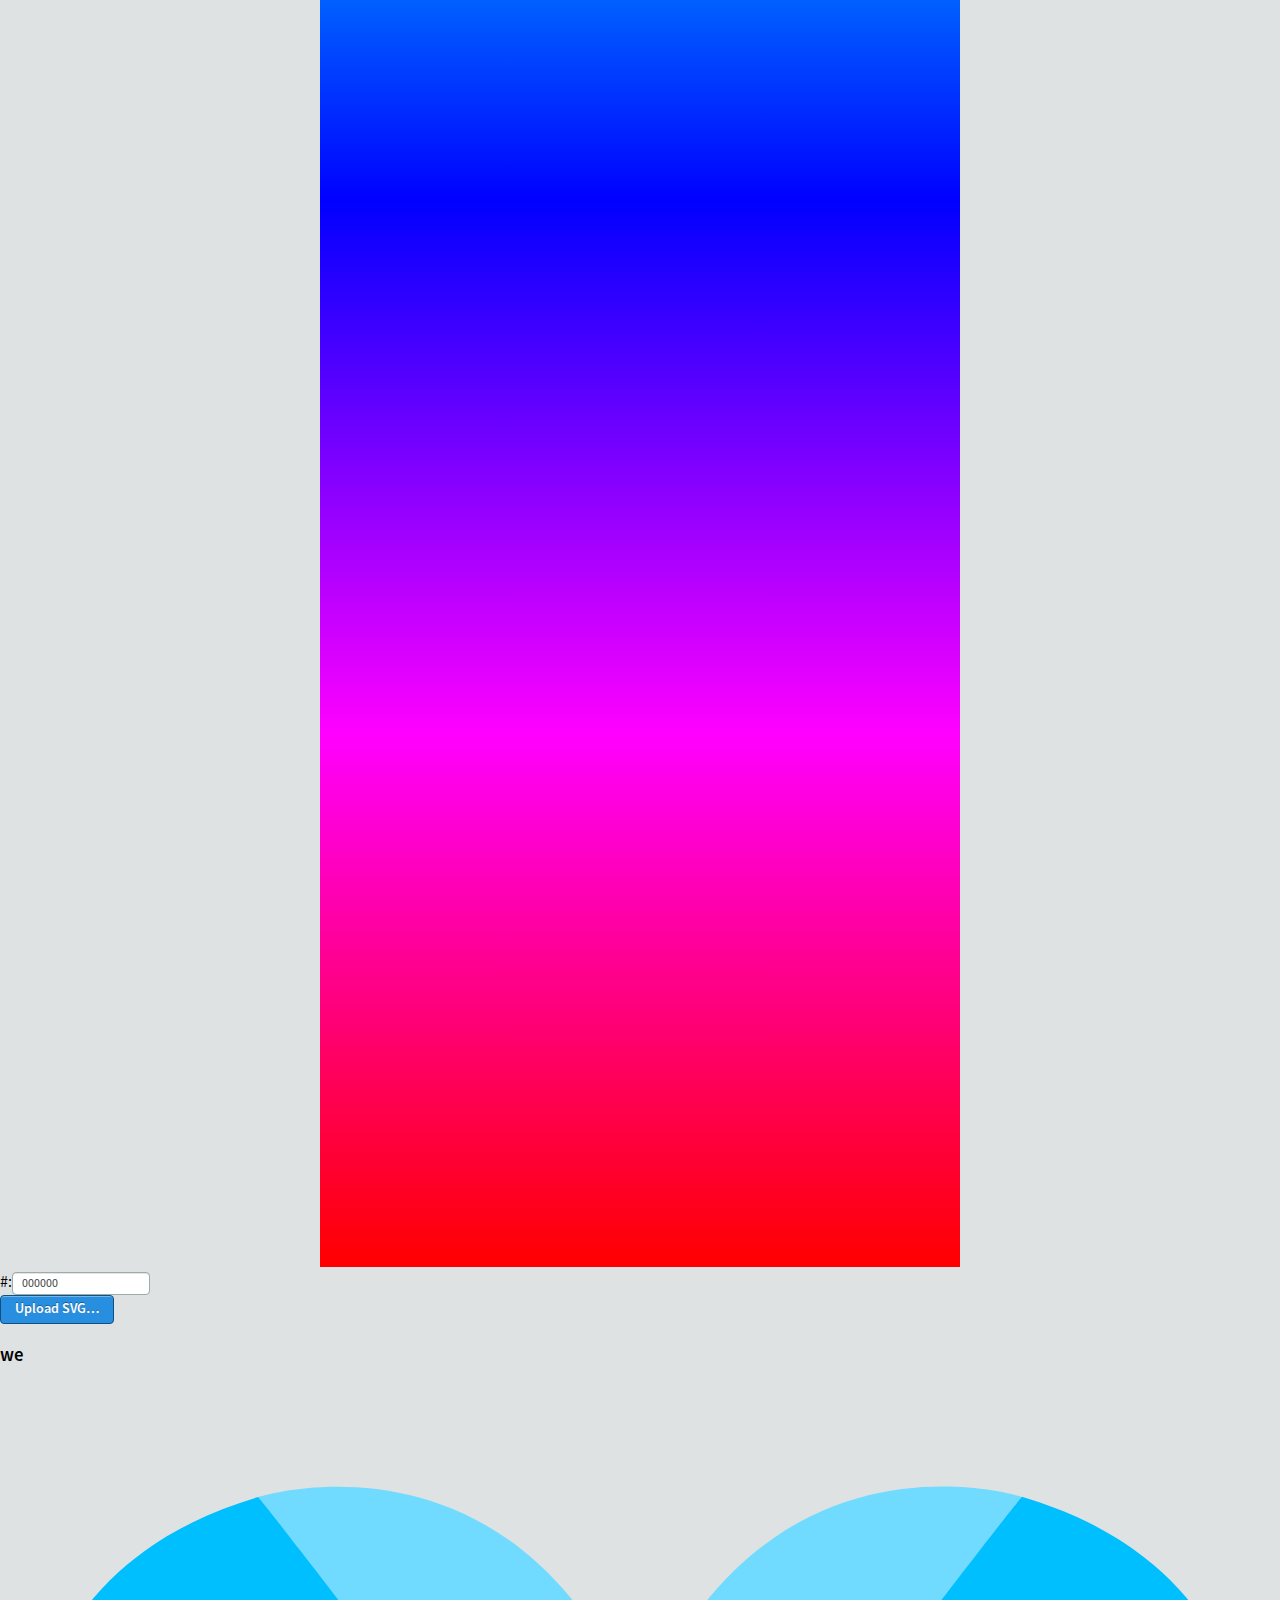
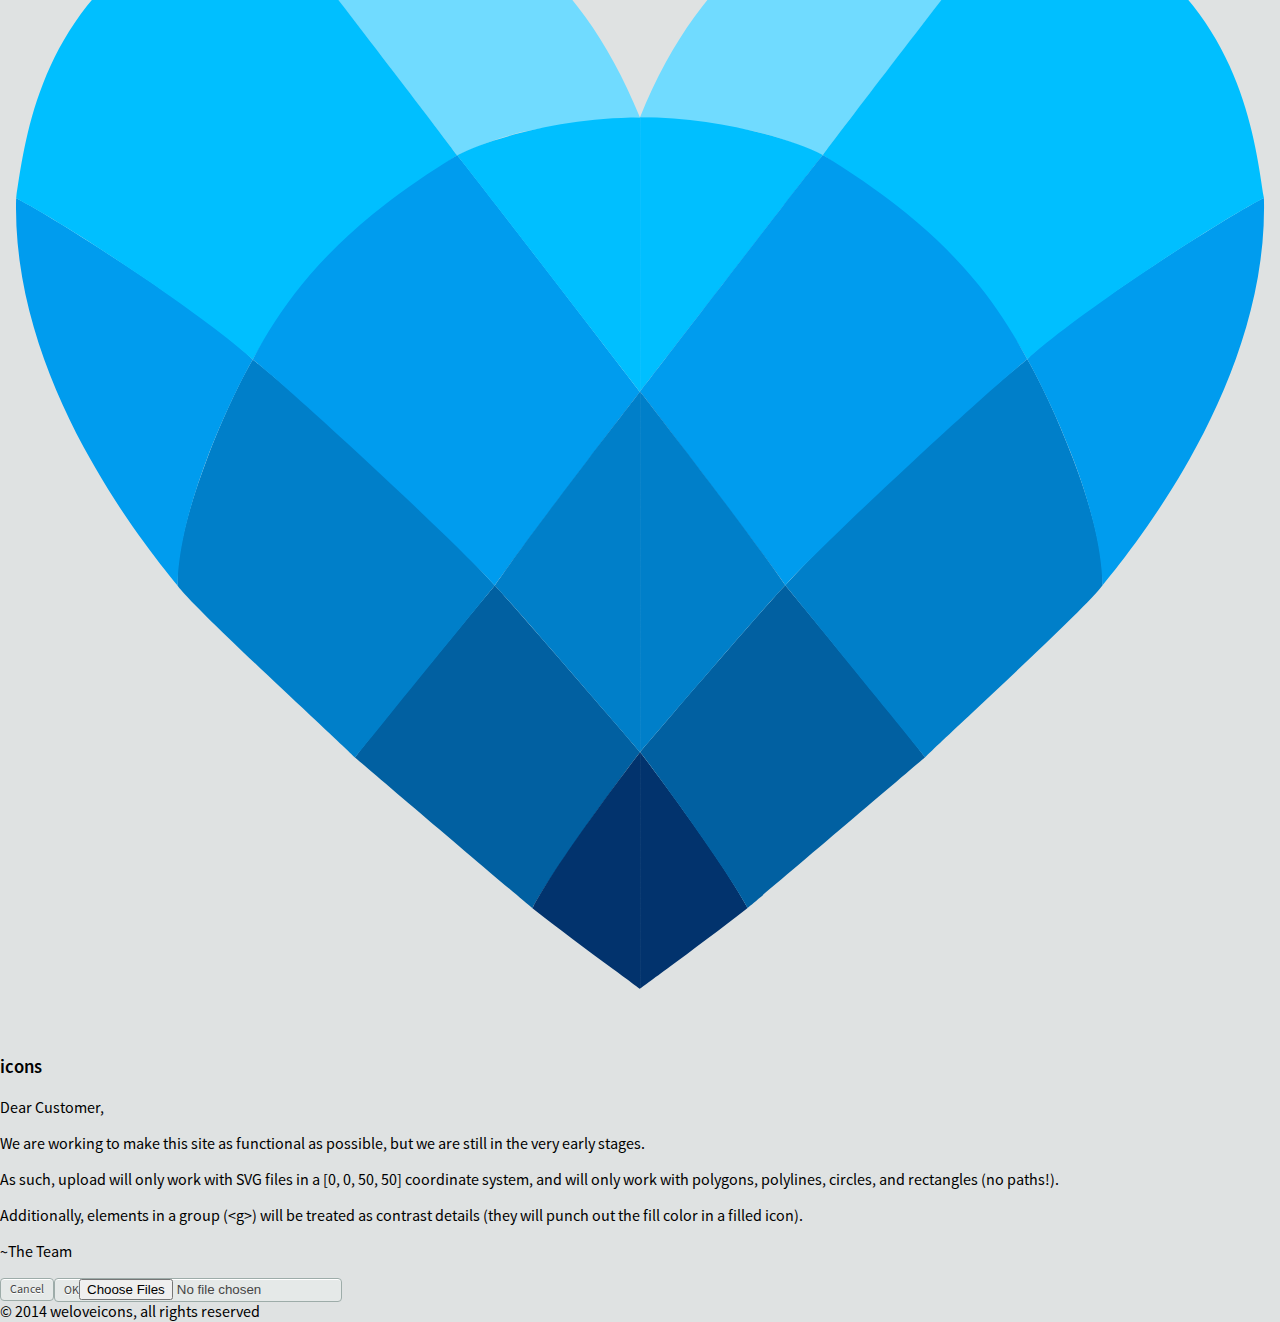
==== commit 2f035229: "GA tracking and file upload bugs" ====
--- a/index.html
+++ b/index.html
@@ -28,5 +28,20 @@
 <script src="path-utils.js"></script>
 <!-- <script type="text/jsx;harmony=true" src="js/jsx/react-app.js"></script> -->
 <script src="js/react-app.js"></script>
+
+<script type="text/javascript">
+
+  var _gaq = _gaq || [];
+  _gaq.push(['_setAccount', 'UA-58716631-1']);
+  _gaq.push(['_trackPageview']);
+
+  (function() {
+    var ga = document.createElement('script'); ga.type = 'text/javascript'; ga.async = true;
+    ga.src = ('https:' == document.location.protocol ? 'https://ssl' : 'http://www') + '.google-analytics.com/ga.js';
+    var s = document.getElementsByTagName('script')[0]; s.parentNode.insertBefore(ga, s);
+  })();
+
+</script>
+
 </body>
 </html>
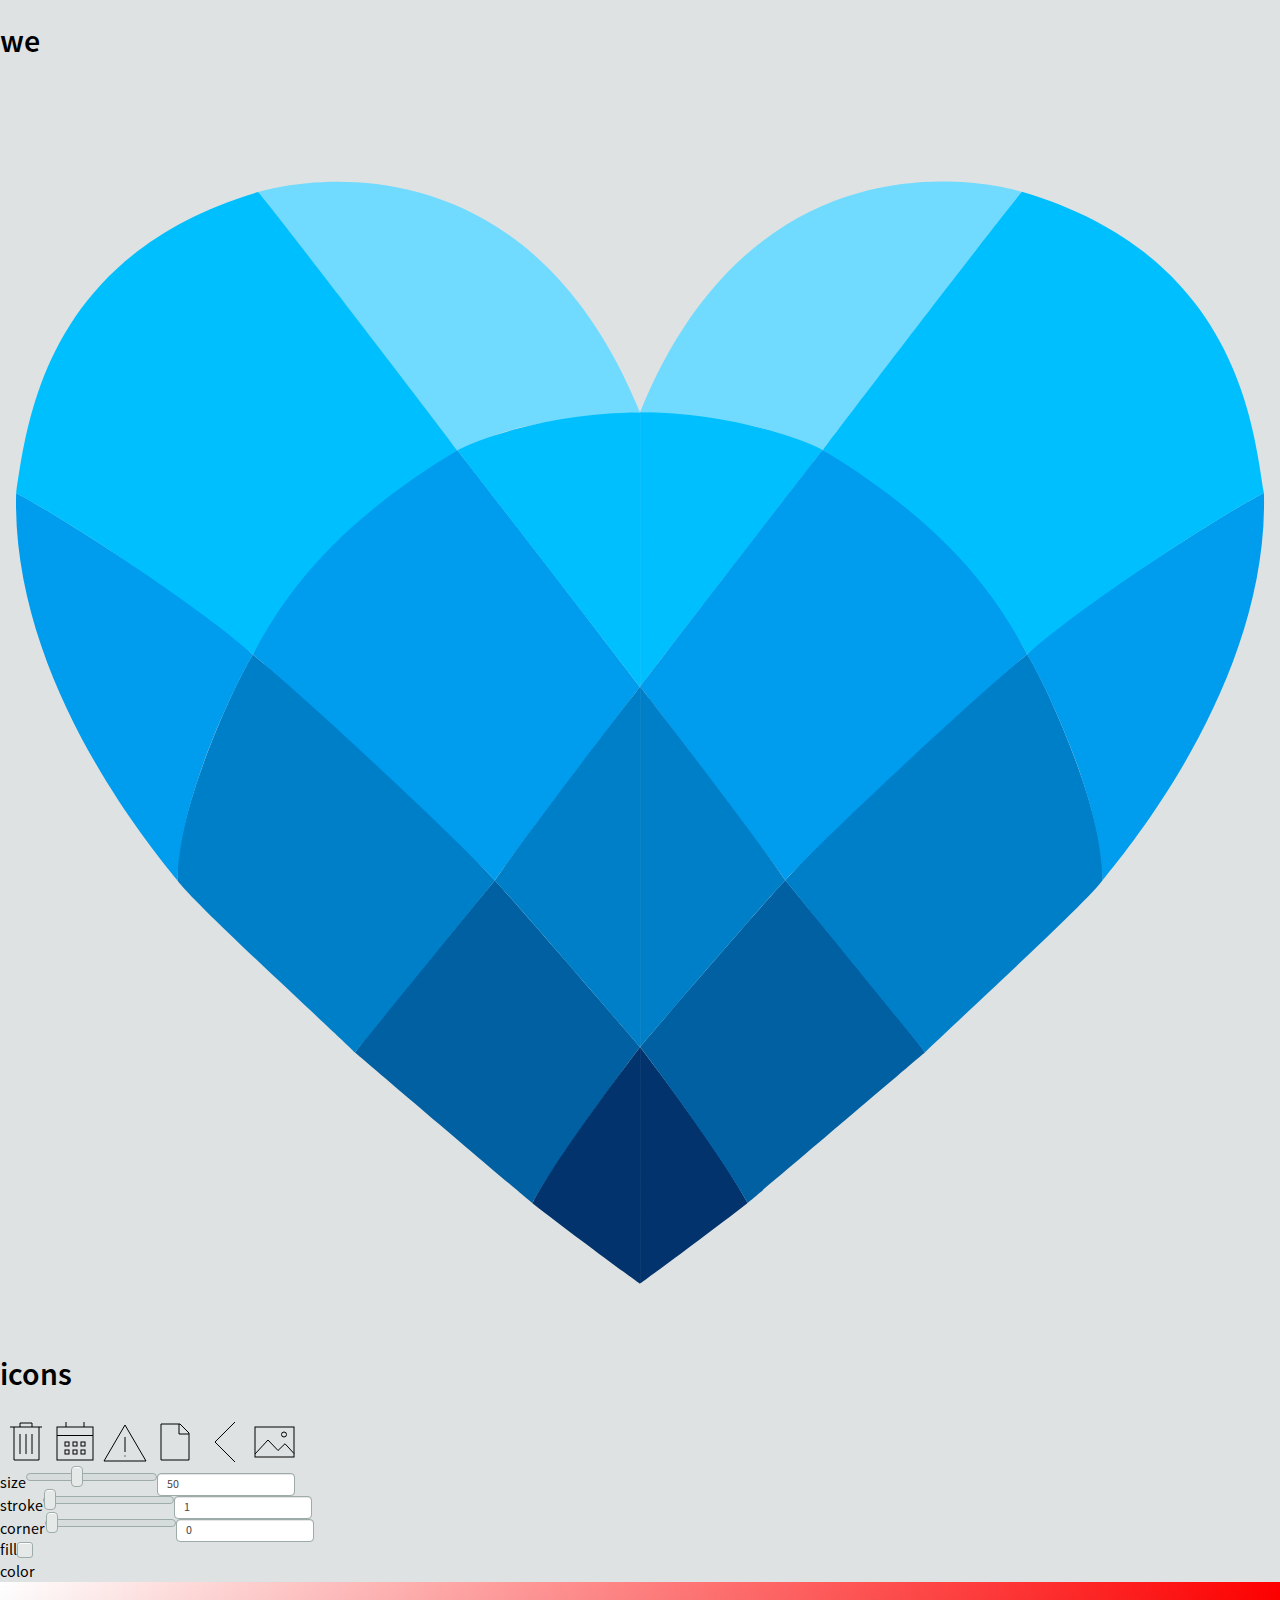
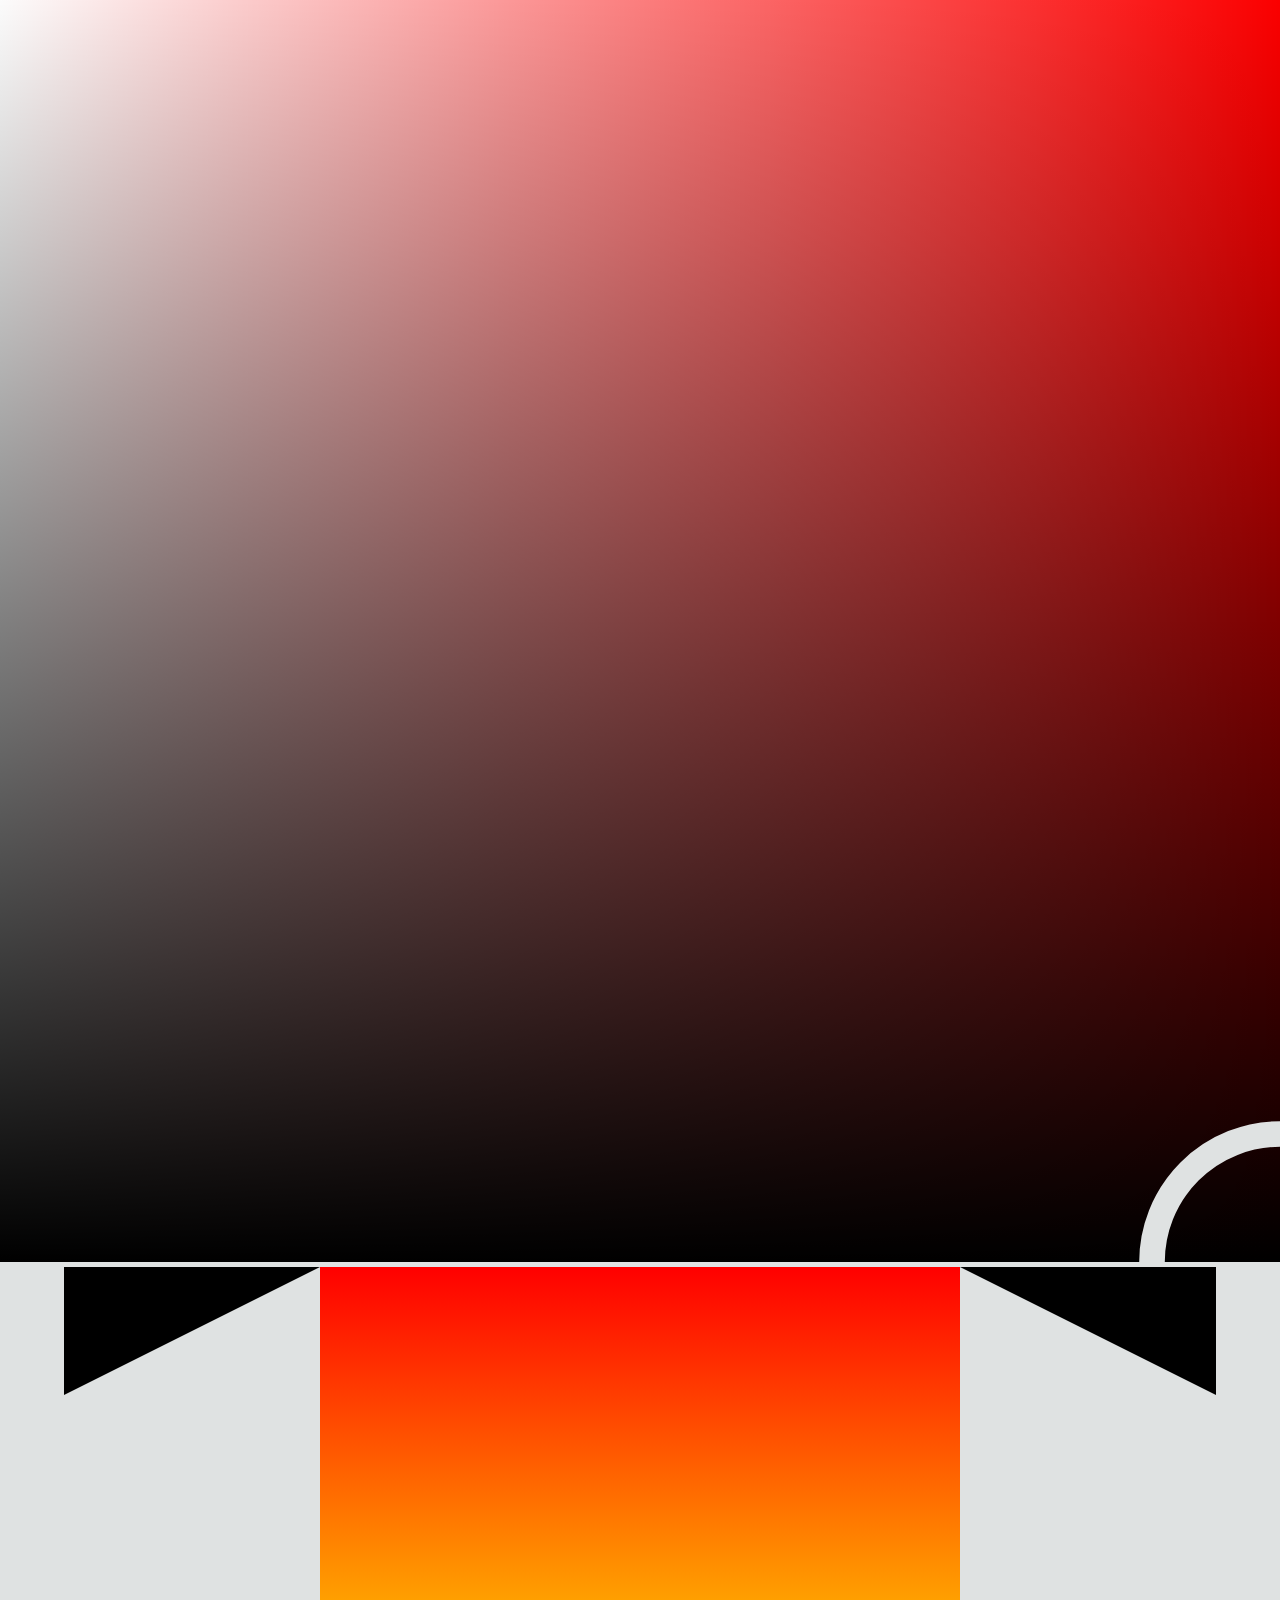
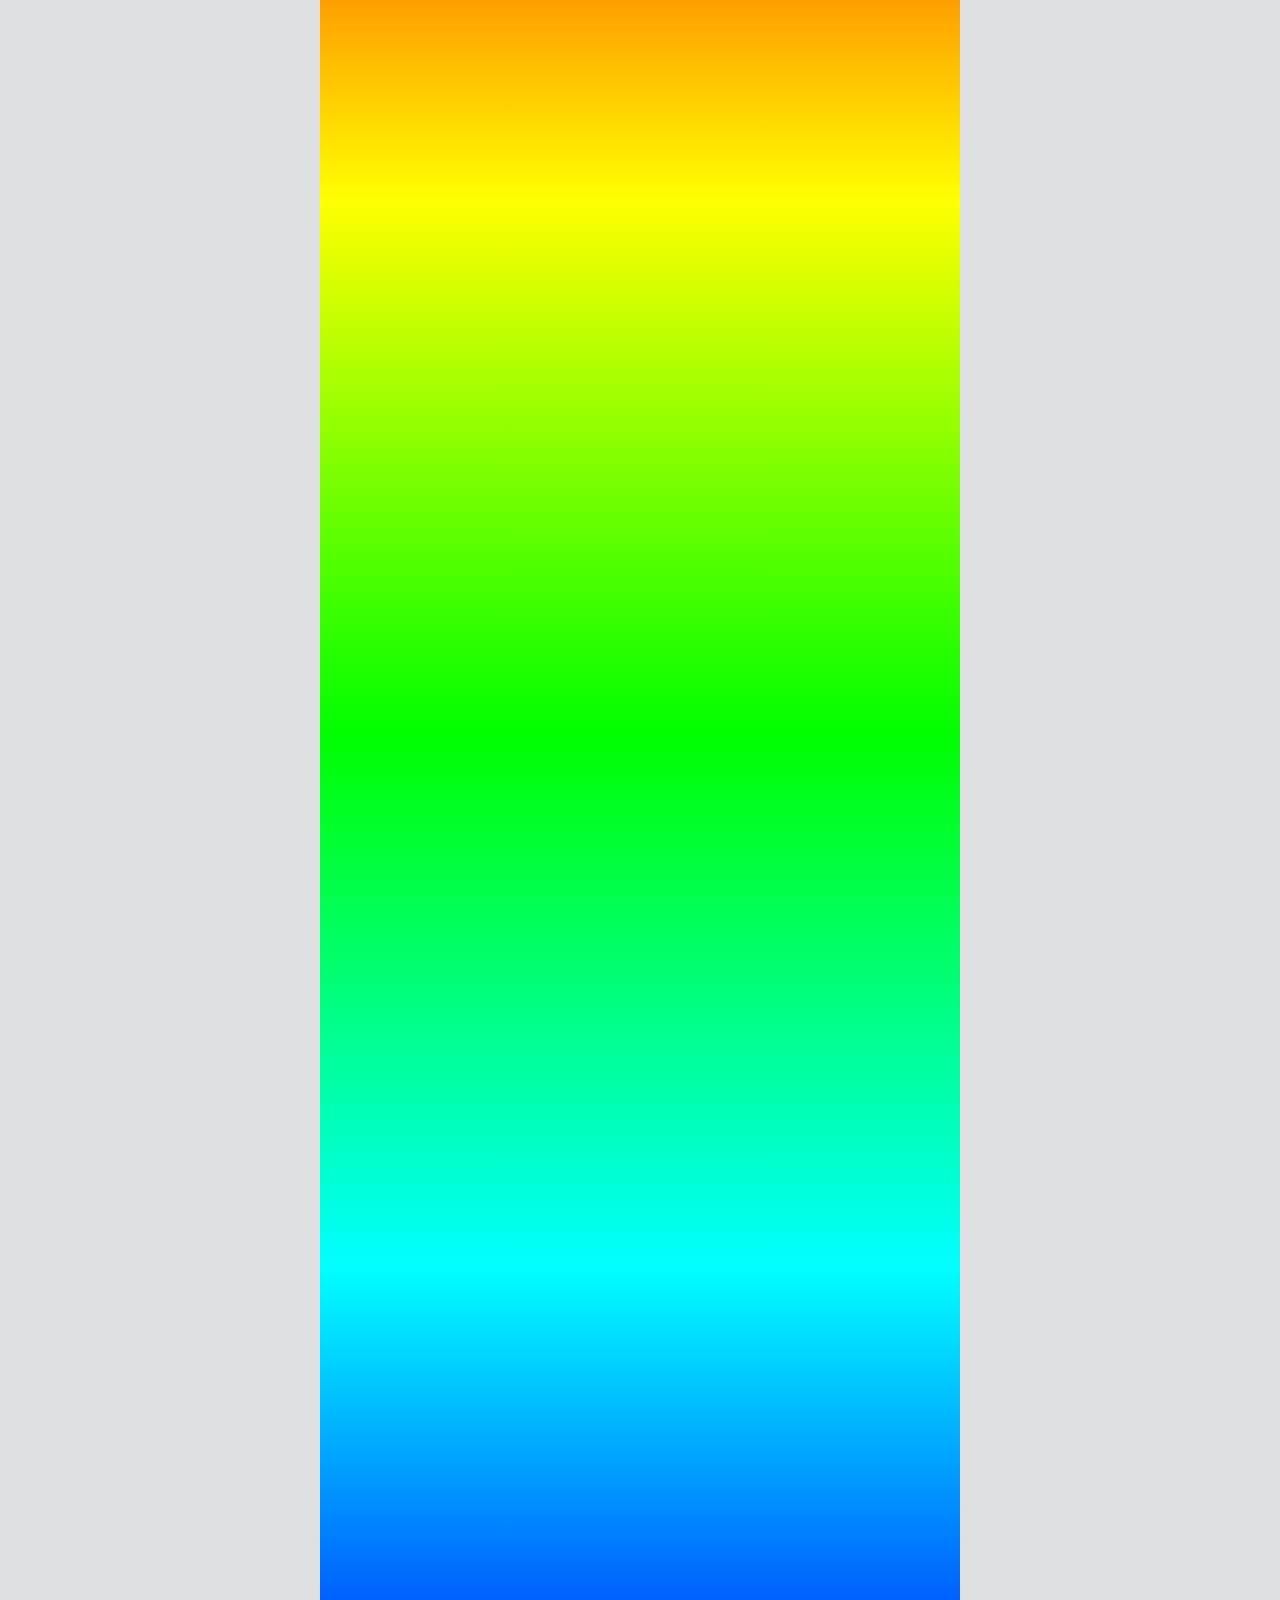
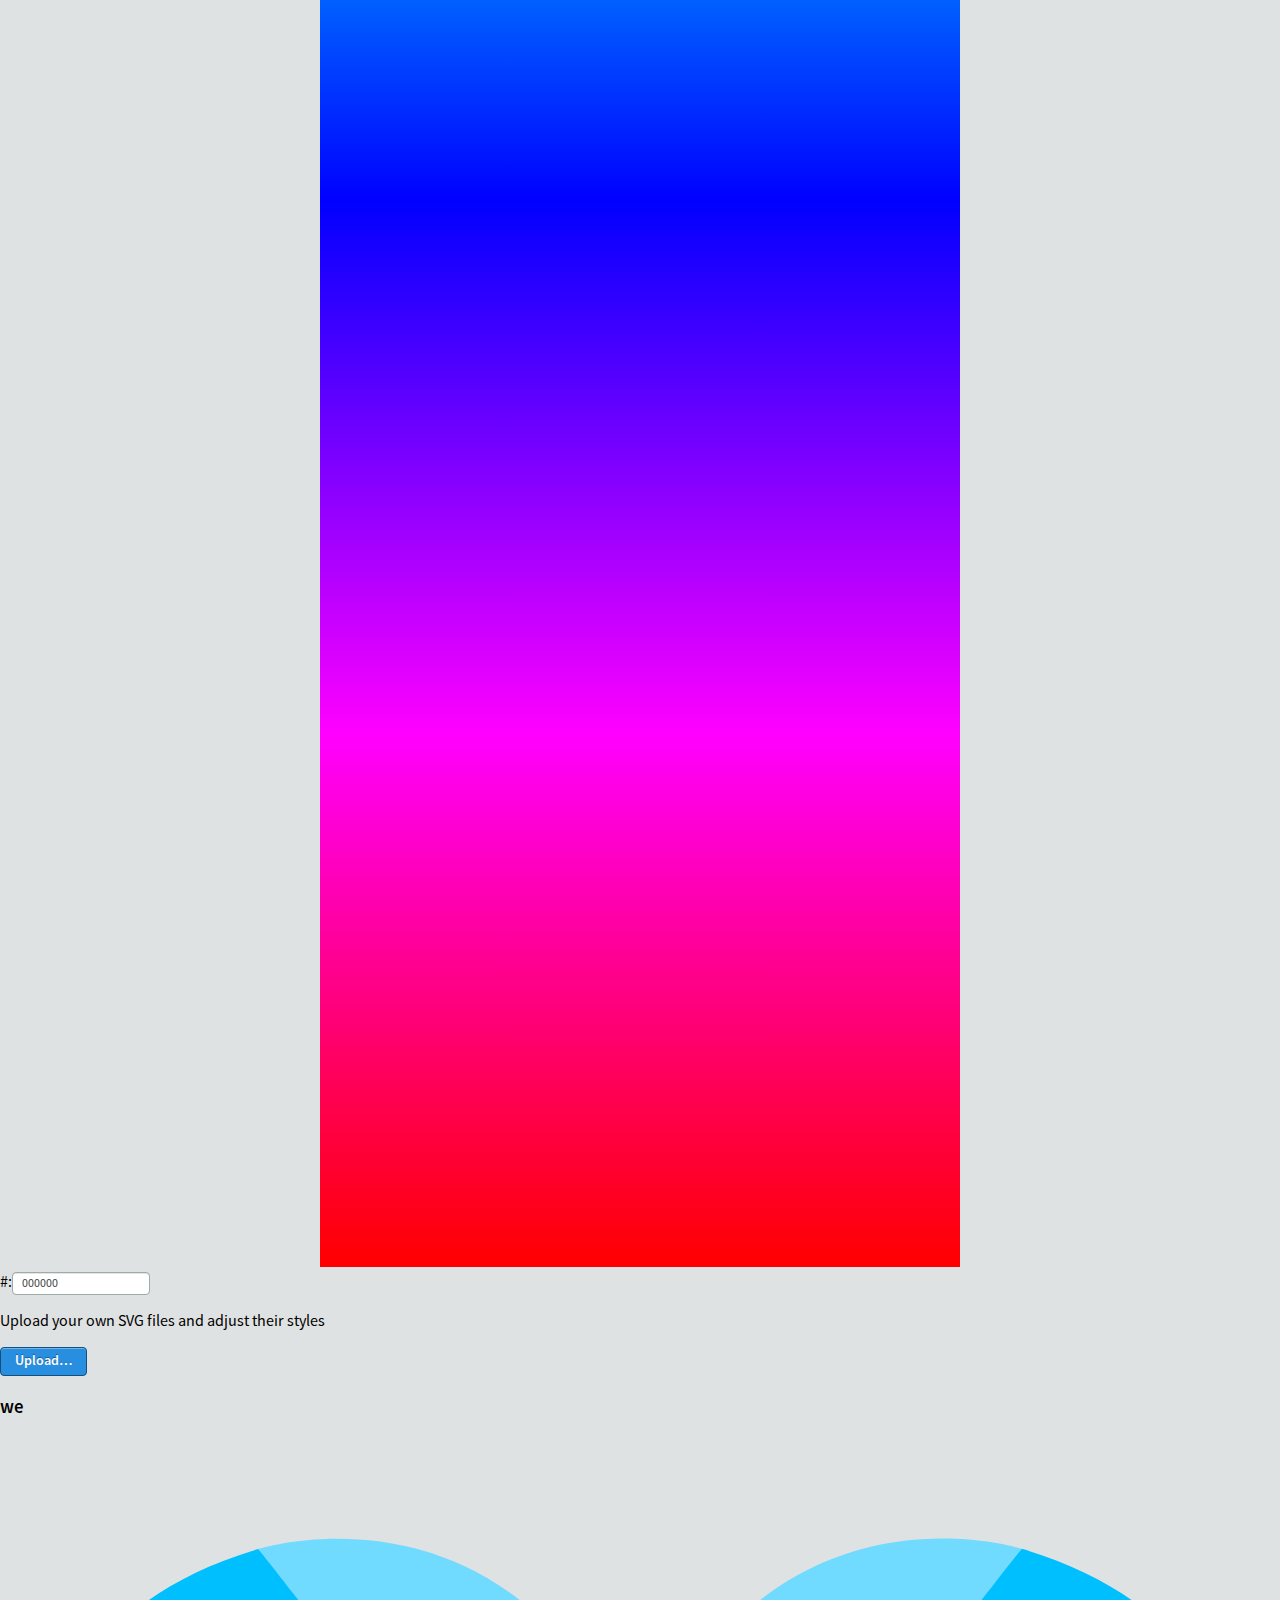
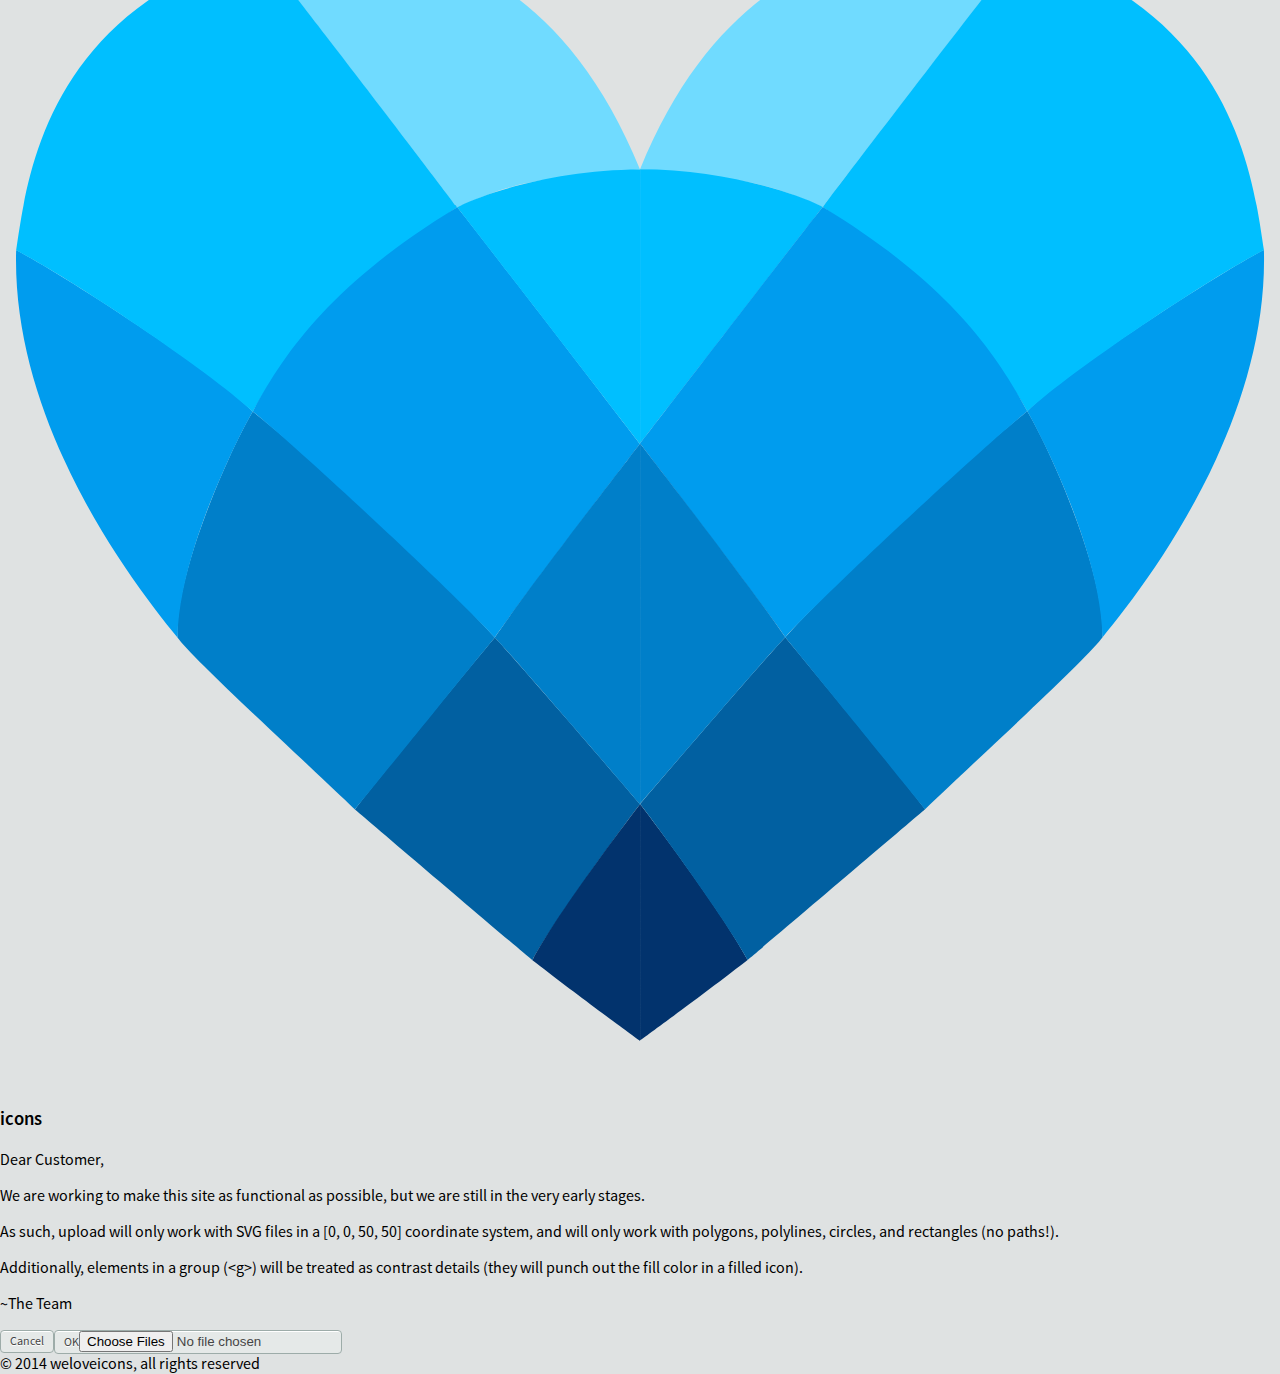
==== commit 56857965: "Small tweaks" ====
--- a/index.html
+++ b/index.html
@@ -5,6 +5,7 @@
 <meta charset="utf-8">
 <link rel="stylesheet" type="text/css" href="resources/topcoat-0.8.0/css/topcoat-desktop-light.css" />
 <link rel="stylesheet" type="text/css" href="css/main.css" />
+<link href='http://fonts.googleapis.com/css?family=Source+Sans+Pro:400,700' rel='stylesheet' type='text/css'>
 <style>
 
 </style>
